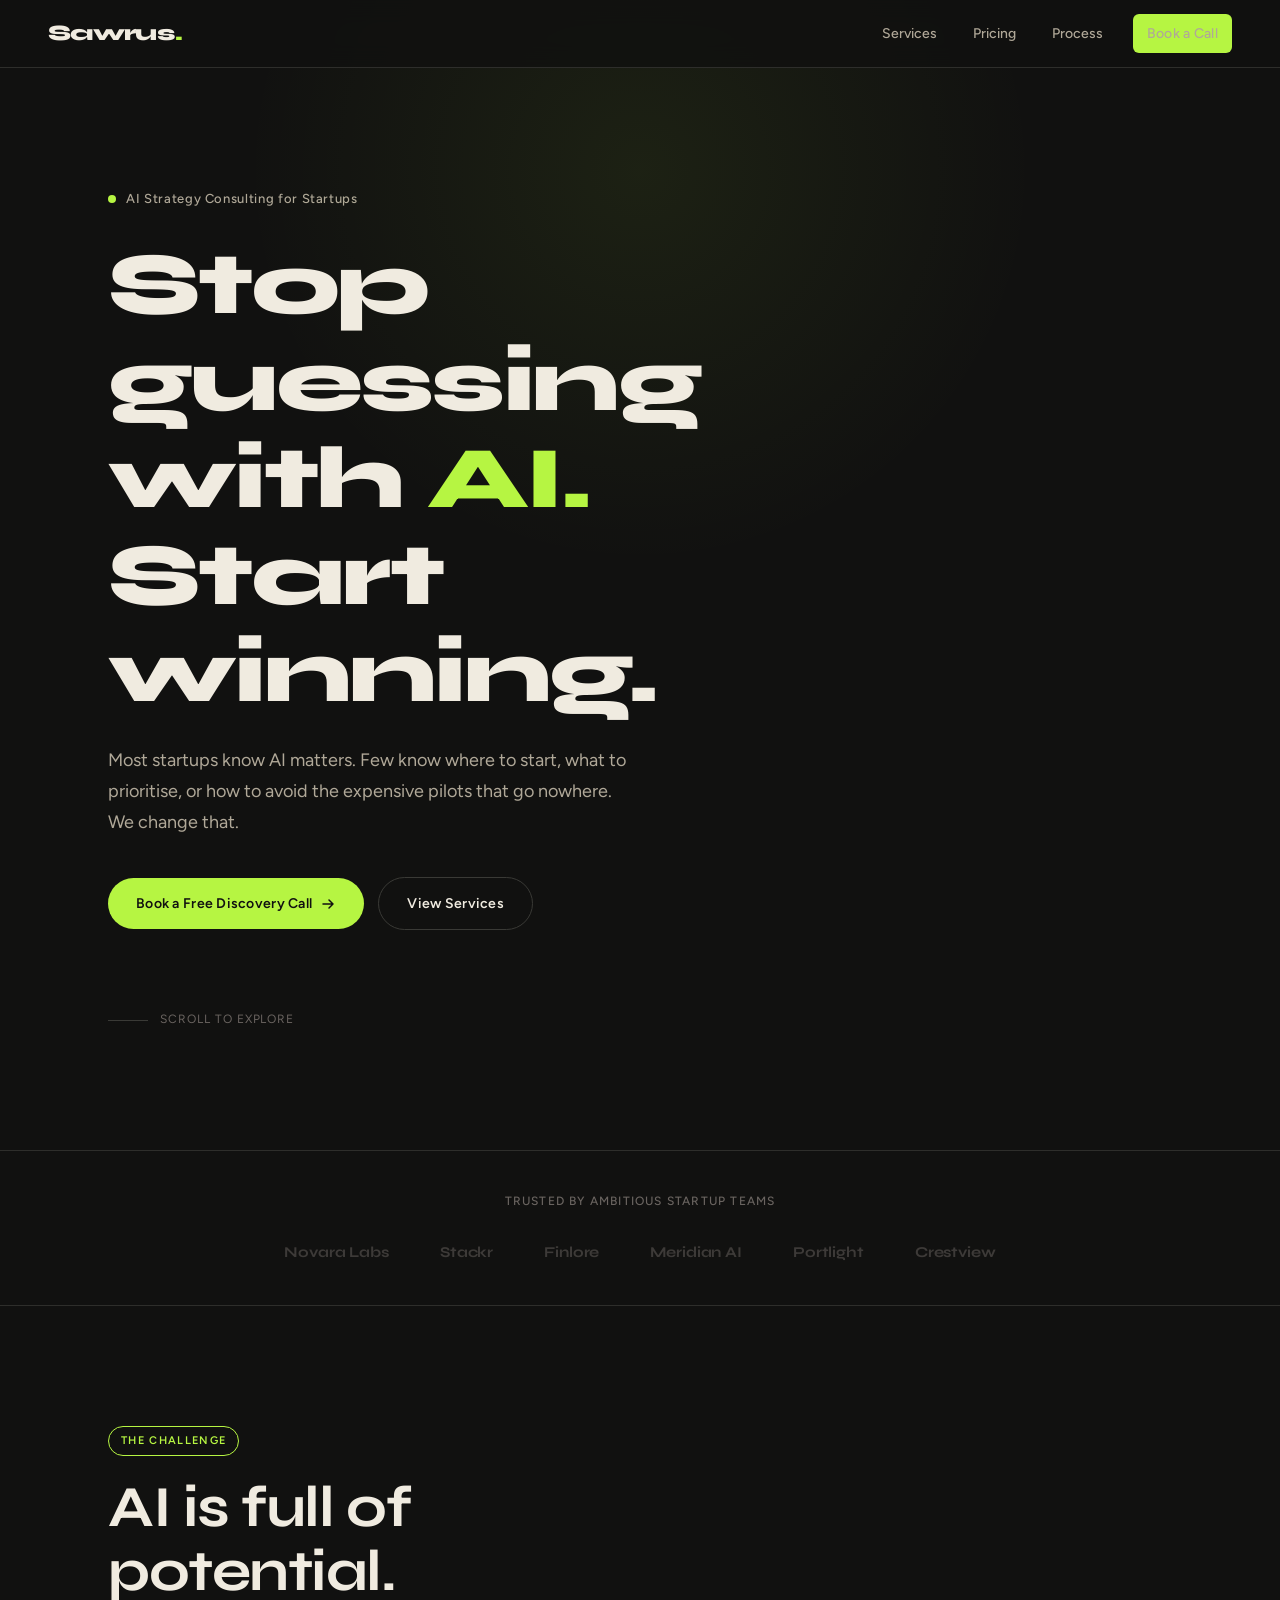
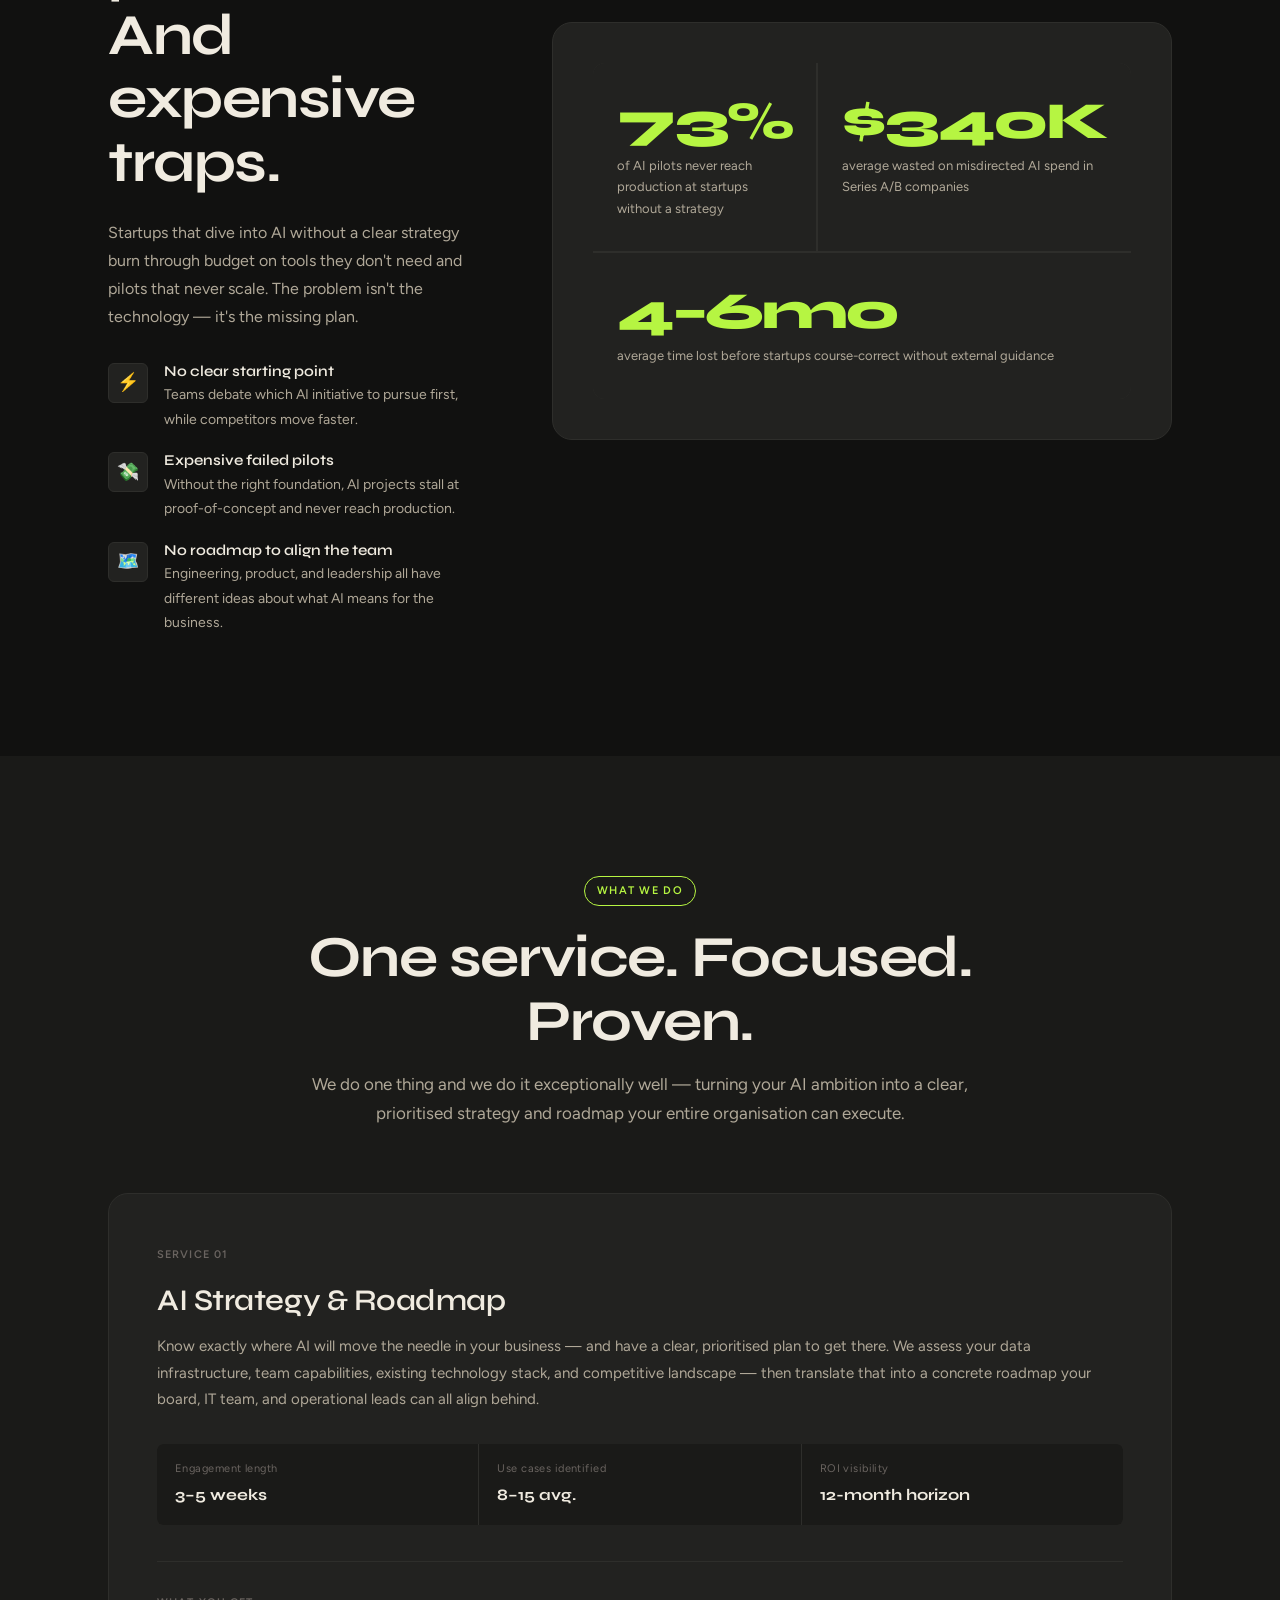
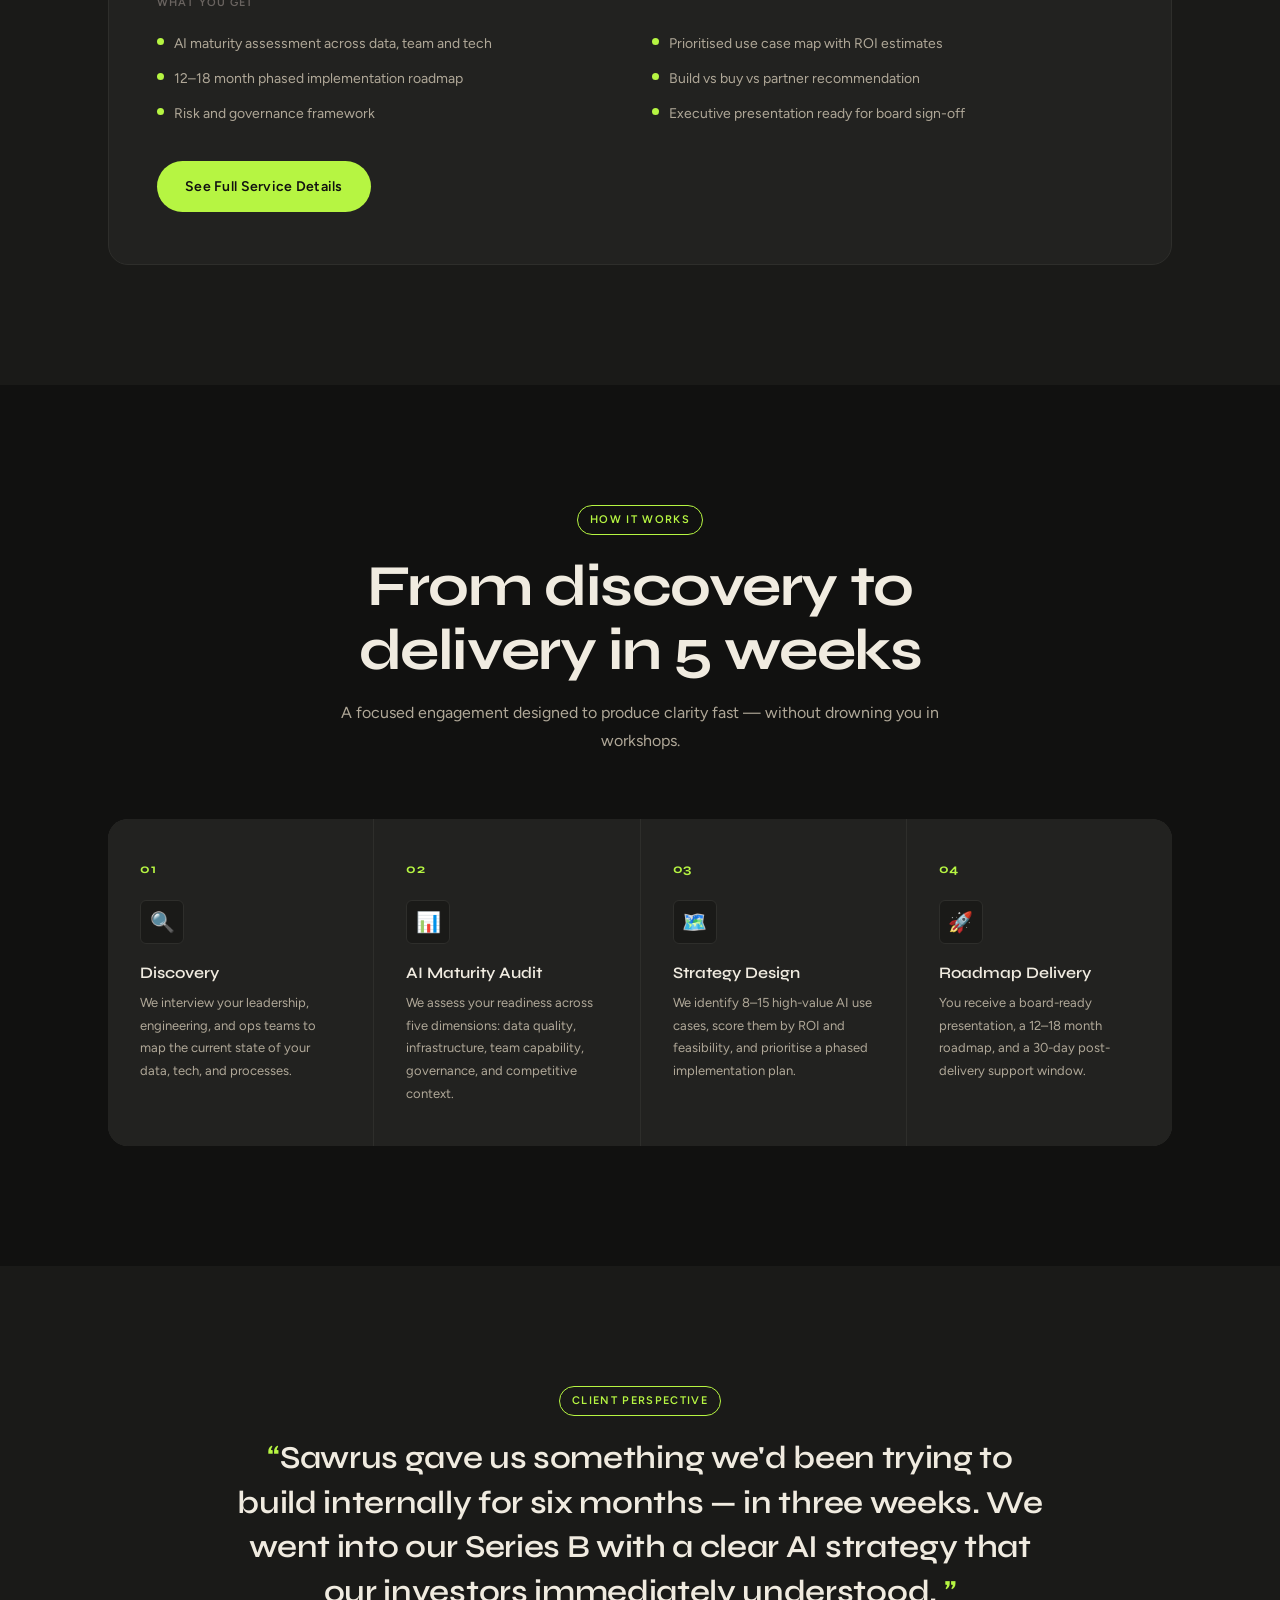
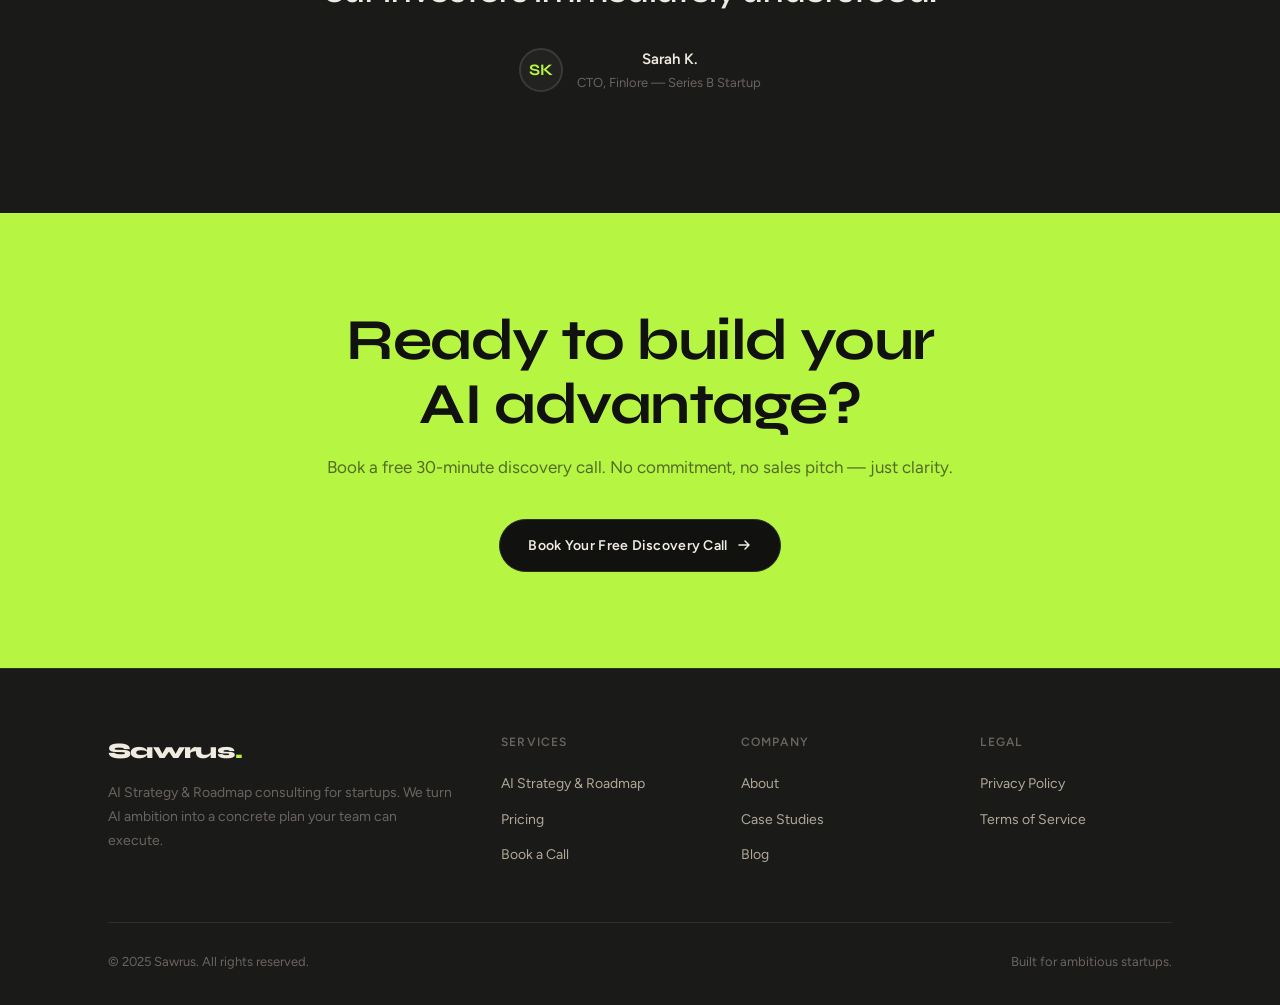
==== index.html @ 093f18c0 "Changed the business name to Sawrus" ====
<!DOCTYPE html>
<html lang="en">

<head>
  <meta charset="UTF-8" />
  <meta name="viewport" content="width=device-width, initial-scale=1.0" />

  <!-- SEO Meta -->
  <title>Sawrus — AI Strategy & Roadmap for Startups</title>
  <meta name="description"
    content="Sawrus helps startups build clear, actionable AI strategies. Stop guessing with AI — we deliver a prioritised roadmap your team can actually execute." />
  <meta name="keywords"
    content="AI strategy consulting, AI roadmap for startups, startup AI consultant, AI consulting firm, enterprise AI strategy" />
  <meta name="author" content="Sawrus" />
  <link rel="canonical" href="https://sawrus.com/" />

  <!-- Open Graph -->
  <meta property="og:title" content="Sawrus — AI Strategy & Roadmap for Startups" />
  <meta property="og:description"
    content="We help startups cut through the AI hype and build a clear, prioritised plan that moves the needle." />
  <meta property="og:type" content="website" />
  <meta property="og:url" content="https://sawrus.com/" />
  <meta property="og:image" content="https://sawrus.com/og-image.png" />

  <!-- Twitter Card -->
  <meta name="twitter:card" content="summary_large_image" />
  <meta name="twitter:title" content="Sawrus — AI Strategy & Roadmap for Startups" />
  <meta name="twitter:description" content="We help startups build clear, actionable AI strategies and roadmaps." />

  <!-- Structured Data -->
  <script type="application/ld+json">
  {
    "@context": "https://schema.org",
    "@type": "ProfessionalService",
    "name": "Sawrus",
    "description": "AI strategy and roadmap consulting for startups",
    "url": "https://sawrus.com",
    "serviceType": ["AI Strategy Consulting", "AI Roadmap Planning"],
    "areaServed": "Worldwide",
    "priceRange": "$$"
  }
  </script>

  <link rel="stylesheet" href="styles.css" />
</head>

<body>

  <!-- NAV -->
  <nav class="nav" id="nav">
    <a href="index.html" class="nav-logo">Sawrus<span>.</span></a>
    <div class="nav-links">
      <a href="services.html">Services</a>
      <a href="pricing.html">Pricing</a>
      <a href="index.html#process">Process</a>
      <a href="contact.html" class="btn btn-primary nav-cta">Book a Call</a>
    </div>
    <button class="nav-hamburger" id="hamburger" aria-label="Menu">
      <span></span><span></span><span></span>
    </button>
  </nav>

  <!-- MOBILE NAV -->
  <div class="mobile-nav" id="mobileNav">
    <a href="services.html">Services</a>
    <a href="pricing.html">Pricing</a>
    <a href="index.html#process">Process</a>
    <a href="contact.html" class="btn btn-primary">Book a Call</a>
  </div>

  <!-- HERO -->
  <section class="hero">
    <div class="container">
      <div class="hero-eyebrow">
        <span class="hero-eyebrow-dot"></span>
        <span>AI Strategy Consulting for Startups</span>
      </div>
      <h1 class="fade-in">Stop guessing<br />with <em>AI.</em><br />Start winning.</h1>
      <p class="hero-sub fade-in fade-in-delay-1">Most startups know AI matters. Few know where to start, what to
        prioritise, or how to avoid the expensive pilots that go nowhere. We change that.</p>
      <div class="hero-actions fade-in fade-in-delay-2">
        <a href="contact.html" class="btn btn-primary">
          Book a Free Discovery Call
          <svg viewBox="0 0 16 16" fill="none" xmlns="http://www.w3.org/2000/svg">
            <path d="M3 8h10M9 4l4 4-4 4" stroke="currentColor" stroke-width="1.5" stroke-linecap="round"
              stroke-linejoin="round" />
          </svg>
        </a>
        <a href="services.html" class="btn btn-ghost">View Services</a>
      </div>
      <div class="hero-scroll-hint fade-in fade-in-delay-3">Scroll to explore</div>
    </div>
  </section>

  <!-- TRUSTED -->
  <section class="trusted">
    <div class="container">
      <p class="trusted-label">Trusted by ambitious startup teams</p>
      <div class="trusted-logos">
        <span class="trusted-logo">Novara Labs</span>
        <span class="trusted-logo">Stackr</span>
        <span class="trusted-logo">Finlore</span>
        <span class="trusted-logo">Meridian AI</span>
        <span class="trusted-logo">Portlight</span>
        <span class="trusted-logo">Crestview</span>
      </div>
    </div>
  </section>

  <!-- PROBLEM -->
  <section class="section" id="problem">
    <div class="container">
      <div class="problem-grid">
        <div>
          <span class="label-badge">The Challenge</span>
          <h2 class="problem-heading">AI is full of potential.<br />And expensive traps.</h2>
          <p>Startups that dive into AI without a clear strategy burn through budget on tools they don't need and pilots
            that never scale. The problem isn't the technology — it's the missing plan.</p>
          <div class="problem-list">
            <div class="problem-item">
              <div class="problem-icon">⚡</div>
              <div>
                <h4>No clear starting point</h4>
                <p>Teams debate which AI initiative to pursue first, while competitors move faster.</p>
              </div>
            </div>
            <div class="problem-item">
              <div class="problem-icon">💸</div>
              <div>
                <h4>Expensive failed pilots</h4>
                <p>Without the right foundation, AI projects stall at proof-of-concept and never reach production.</p>
              </div>
            </div>
            <div class="problem-item">
              <div class="problem-icon">🗺️</div>
              <div>
                <h4>No roadmap to align the team</h4>
                <p>Engineering, product, and leadership all have different ideas about what AI means for the business.
                </p>
              </div>
            </div>
          </div>
        </div>
        <div class="problem-stat-box">
          <div class="problem-stat-grid">
            <div class="stat-cell">
              <div class="stat-number">73%</div>
              <div class="stat-label">of AI pilots never reach production at startups without a strategy</div>
            </div>
            <div class="stat-cell">
              <div class="stat-number">$340K</div>
              <div class="stat-label">average wasted on misdirected AI spend in Series A/B companies</div>
            </div>
            <div class="stat-cell">
              <div class="stat-number">4–6mo</div>
              <div class="stat-label">average time lost before startups course-correct without external guidance</div>
            </div>
          </div>
        </div>
      </div>
    </div>
  </section>

  <!-- SERVICES OVERVIEW -->
  <section class="section section--alt">
    <div class="container">
      <div class="services-intro">
        <span class="label-badge">What We Do</span>
        <h2>One service. Focused. Proven.</h2>
        <p>We do one thing and we do it exceptionally well — turning your AI ambition into a clear, prioritised strategy
          and roadmap your entire organisation can execute.</p>
      </div>
      <div class="service-card">
        <div class="service-tag">Service 01</div>
        <h3>AI Strategy & Roadmap</h3>
        <p>Know exactly where AI will move the needle in your business — and have a clear, prioritised plan to get
          there. We assess your data infrastructure, team capabilities, existing technology stack, and competitive
          landscape — then translate that into a concrete roadmap your board, IT team, and operational leads can all
          align behind.</p>

        <div class="service-metrics">
          <div class="service-metric">
            <div class="service-metric-label">Engagement length</div>
            <div class="service-metric-value">3–5 weeks</div>
          </div>
          <div class="service-metric">
            <div class="service-metric-label">Use cases identified</div>
            <div class="service-metric-value">8–15 avg.</div>
          </div>
          <div class="service-metric">
            <div class="service-metric-label">ROI visibility</div>
            <div class="service-metric-value">12-month horizon</div>
          </div>
        </div>

        <hr class="service-divider" />
        <div class="deliverables-label">What You Get</div>
        <div class="deliverables-grid">
          <div class="deliverable-item">AI maturity assessment across data, team and tech</div>
          <div class="deliverable-item">Prioritised use case map with ROI estimates</div>
          <div class="deliverable-item">12–18 month phased implementation roadmap</div>
          <div class="deliverable-item">Build vs buy vs partner recommendation</div>
          <div class="deliverable-item">Risk and governance framework</div>
          <div class="deliverable-item">Executive presentation ready for board sign-off</div>
        </div>

        <div style="margin-top: 36px;">
          <a href="services.html" class="btn btn-primary">See Full Service Details</a>
        </div>
      </div>
    </div>
  </section>

  <!-- PROCESS -->
  <section class="section" id="process">
    <div class="container">
      <div class="process-intro">
        <span class="label-badge">How It Works</span>
        <h2>From discovery to delivery in 5 weeks</h2>
        <p>A focused engagement designed to produce clarity fast — without drowning you in workshops.</p>
      </div>
      <div class="process-steps">
        <div class="process-step">
          <div class="step-num">01</div>
          <div class="step-icon">🔍</div>
          <h4>Discovery</h4>
          <p>We interview your leadership, engineering, and ops teams to map the current state of your data, tech, and
            processes.</p>
        </div>
        <div class="process-step">
          <div class="step-num">02</div>
          <div class="step-icon">📊</div>
          <h4>AI Maturity Audit</h4>
          <p>We assess your readiness across five dimensions: data quality, infrastructure, team capability, governance,
            and competitive context.</p>
        </div>
        <div class="process-step">
          <div class="step-num">03</div>
          <div class="step-icon">🗺️</div>
          <h4>Strategy Design</h4>
          <p>We identify 8–15 high-value AI use cases, score them by ROI and feasibility, and prioritise a phased
            implementation plan.</p>
        </div>
        <div class="process-step">
          <div class="step-num">04</div>
          <div class="step-icon">🚀</div>
          <h4>Roadmap Delivery</h4>
          <p>You receive a board-ready presentation, a 12–18 month roadmap, and a 30-day post-delivery support window.
          </p>
        </div>
      </div>
    </div>
  </section>

  <!-- TESTIMONIAL -->
  <section class="section testimonial-section">
    <div class="container">
      <div class="testimonial-inner">
        <span class="label-badge">Client Perspective</span>
        <blockquote>
          <p class="testimonial-quote">Sawrus gave us something we'd been trying to build internally for six months — in
            three weeks. We went into our Series B with a clear AI strategy that our investors immediately understood.
          </p>
        </blockquote>
        <div class="testimonial-author">
          <div class="testimonial-avatar">SK</div>
          <div>
            <div class="testimonial-name">Sarah K.</div>
            <div class="testimonial-title">CTO, Finlore — Series B Startup</div>
          </div>
        </div>
      </div>
    </div>
  </section>

  <!-- CTA BANNER -->
  <section class="cta-banner">
    <div class="container">
      <h2>Ready to build your AI advantage?</h2>
      <p>Book a free 30-minute discovery call. No commitment, no sales pitch — just clarity.</p>
      <a href="contact.html" class="btn btn-dark">
        Book Your Free Discovery Call
        <svg viewBox="0 0 16 16" fill="none" xmlns="http://www.w3.org/2000/svg">
          <path d="M3 8h10M9 4l4 4-4 4" stroke="currentColor" stroke-width="1.5" stroke-linecap="round"
            stroke-linejoin="round" />
        </svg>
      </a>
    </div>
  </section>

  <!-- FOOTER -->
  <footer class="footer">
    <div class="container">
      <div class="footer-grid">
        <div>
          <div class="footer-brand-name">Sawrus<span>.</span></div>
          <p class="footer-brand-desc">AI Strategy & Roadmap consulting for startups. We turn AI ambition into a
            concrete plan your team can execute.</p>
        </div>
        <div>
          <div class="footer-col-title">Services</div>
          <div class="footer-links">
            <a href="services.html">AI Strategy & Roadmap</a>
            <a href="pricing.html">Pricing</a>
            <a href="contact.html">Book a Call</a>
          </div>
        </div>
        <div>
          <div class="footer-col-title">Company</div>
          <div class="footer-links">
            <a href="#">About</a>
            <a href="#">Case Studies</a>
            <a href="#">Blog</a>
          </div>
        </div>
        <div>
          <div class="footer-col-title">Legal</div>
          <div class="footer-links">
            <a href="#">Privacy Policy</a>
            <a href="#">Terms of Service</a>
          </div>
        </div>
      </div>
      <div class="footer-bottom">
        <p>© 2025 Sawrus. All rights reserved.</p>
        <p>Built for ambitious startups.</p>
      </div>
    </div>
  </footer>

  <script>
    // Nav scroll effect
    const nav = document.getElementById('nav');
    window.addEventListener('scroll', () => {
      nav.classList.toggle('scrolled', window.scrollY > 20);
    });

    // Mobile nav toggle
    const hamburger = document.getElementById('hamburger');
    const mobileNav = document.getElementById('mobileNav');
    hamburger.addEventListener('click', () => {
      mobileNav.classList.toggle('open');
    });
  </script>
</body>

</html>
---- styles.css ----
/* ============================================================
   SAWRUS — AI Strategy Consulting
   Theme: Dark editorial, warm cream accents, lime green CTA
   Fonts: Syne (headings) + Figtree (body)
   ============================================================ */

@import url('https://fonts.googleapis.com/css2?family=Syne:wght@400;500;600;700;800&family=Figtree:ital,wght@0,300;0,400;0,500;0,600;1,300&display=swap');

/* ---------- TOKENS ---------- */
:root {
  --bg: #111110;
  --surface: #1a1a18;
  --card: #222220;
  --card-hover: #2a2a27;
  --border: #2e2e2b;
  --border-light: #3a3a36;

  --cream: #f0ebe0;
  --cream-dim: #b0a898;
  --cream-muted: #6a6460;

  --green: #b6f542;
  --green-dim: #8fbf2e;
  --green-glow: rgba(182, 245, 66, 0.15);

  --font-head: 'Syne', sans-serif;
  --font-body: 'Figtree', sans-serif;

  --radius-sm: 6px;
  --radius-md: 12px;
  --radius-lg: 20px;
  --radius-pill: 999px;

  --transition: 0.22s cubic-bezier(0.4, 0, 0.2, 1);
  --max-w: 1160px;
  --section-py: clamp(72px, 10vw, 120px);
}

/* ---------- RESET ---------- */
*,
*::before,
*::after {
  box-sizing: border-box;
  margin: 0;
  padding: 0;
}

html {
  scroll-behavior: smooth;
  -webkit-font-smoothing: antialiased;
}

body {
  background: var(--bg);
  color: var(--cream);
  font-family: var(--font-body);
  font-size: 16px;
  line-height: 1.65;
  overflow-x: hidden;
}

img,
svg {
  display: block;
  max-width: 100%;
}

a {
  color: inherit;
  text-decoration: none;
}

ul {
  list-style: none;
}

button {
  cursor: pointer;
  font-family: var(--font-body);
}

input,
textarea,
select {
  font-family: var(--font-body);
}

/* ---------- TYPOGRAPHY ---------- */
h1,
h2,
h3,
h4,
h5 {
  font-family: var(--font-head);
  line-height: 1.1;
}

h1 {
  font-size: clamp(42px, 7vw, 88px);
  font-weight: 800;
  letter-spacing: -0.03em;
}

h2 {
  font-size: clamp(32px, 5vw, 58px);
  font-weight: 700;
  letter-spacing: -0.025em;
}

h3 {
  font-size: clamp(20px, 2.5vw, 28px);
  font-weight: 600;
  letter-spacing: -0.015em;
}

h4 {
  font-size: 18px;
  font-weight: 600;
}

p {
  color: var(--cream-dim);
  line-height: 1.75;
}

/* ---------- LAYOUT ---------- */
.container {
  max-width: var(--max-w);
  margin: 0 auto;
  padding: 0 clamp(20px, 4vw, 48px);
}

.section {
  padding: var(--section-py) 0;
}

.section--alt {
  background: var(--surface);
}

.section--cream {
  background: #f0ebe0;
  color: #111110;
}

.section--cream p {
  color: #4a4540;
}

.section--cream h2 {
  color: #111110;
}

/* ---------- LABEL BADGE ---------- */
.label-badge {
  display: inline-block;
  font-family: var(--font-body);
  font-size: 11px;
  font-weight: 600;
  letter-spacing: 0.12em;
  text-transform: uppercase;
  color: var(--green);
  border: 1px solid var(--green);
  padding: 5px 12px;
  border-radius: var(--radius-pill);
  margin-bottom: 20px;
}

.section--cream .label-badge {
  color: #111110;
  border-color: #111110;
}

/* ---------- BUTTONS ---------- */
.btn {
  display: inline-flex;
  align-items: center;
  gap: 8px;
  font-family: var(--font-body);
  font-size: 14px;
  font-weight: 600;
  letter-spacing: 0.02em;
  padding: 14px 28px;
  border-radius: var(--radius-pill);
  border: none;
  transition: all var(--transition);
  cursor: pointer;
  white-space: nowrap;
}

.btn-primary {
  background: var(--green);
  color: #111110;
}

.btn-primary:hover {
  background: #c8ff55;
  transform: translateY(-1px);
  box-shadow: 0 8px 32px var(--green-glow);
}

.btn-ghost {
  background: transparent;
  color: var(--cream);
  border: 1px solid var(--border-light);
}

.btn-ghost:hover {
  border-color: var(--cream-dim);
  background: rgba(240, 235, 224, 0.05);
}

.btn-dark {
  background: #111110;
  color: var(--cream);
  border: 1px solid var(--border);
}

.btn-dark:hover {
  background: var(--card);
  border-color: var(--border-light);
}

.btn svg {
  width: 16px;
  height: 16px;
}

/* ---------- NAV ---------- */
.nav {
  position: fixed;
  top: 0;
  left: 0;
  right: 0;
  z-index: 1000;
  padding: 0 clamp(20px, 4vw, 48px);
  height: 68px;
  display: flex;
  align-items: center;
  justify-content: space-between;
  background: rgba(17, 17, 16, 0.85);
  backdrop-filter: blur(12px);
  -webkit-backdrop-filter: blur(12px);
  border-bottom: 1px solid var(--border);
  transition: all var(--transition);
}

.nav.scrolled {
  background: rgba(17, 17, 16, 0.97);
}

.nav-logo {
  font-family: var(--font-head);
  font-weight: 800;
  font-size: 22px;
  letter-spacing: -0.03em;
  color: var(--cream);
}

.nav-logo span {
  color: var(--green);
}

.nav-links {
  display: flex;
  align-items: center;
  gap: 8px;
}

.nav-links a {
  font-size: 14px;
  font-weight: 500;
  color: var(--cream-dim);
  padding: 8px 14px;
  border-radius: var(--radius-sm);
  transition: color var(--transition);
}

.nav-links a:hover,
.nav-links a.active {
  color: var(--cream);
}

.nav-cta {
  margin-left: 8px;
}

.nav-hamburger {
  display: none;
  flex-direction: column;
  gap: 5px;
  background: none;
  border: none;
  padding: 6px;
  cursor: pointer;
}

.nav-hamburger span {
  display: block;
  width: 24px;
  height: 2px;
  background: var(--cream);
  border-radius: 2px;
  transition: all var(--transition);
}

/* ---------- HERO ---------- */
.hero {
  padding-top: calc(68px + clamp(60px, 10vw, 120px));
  padding-bottom: clamp(60px, 10vw, 120px);
  position: relative;
  overflow: hidden;
}

.hero::before {
  content: '';
  position: absolute;
  top: -20%;
  left: 50%;
  transform: translateX(-50%);
  width: 800px;
  height: 800px;
  background: radial-gradient(circle, rgba(182, 245, 66, 0.07) 0%, transparent 70%);
  pointer-events: none;
}

.hero-eyebrow {
  display: flex;
  align-items: center;
  gap: 10px;
  margin-bottom: 28px;
}

.hero-eyebrow-dot {
  width: 8px;
  height: 8px;
  background: var(--green);
  border-radius: 50%;
  animation: pulse 2s ease-in-out infinite;
}

@keyframes pulse {

  0%,
  100% {
    opacity: 1;
    transform: scale(1);
  }

  50% {
    opacity: 0.5;
    transform: scale(0.8);
  }
}

.hero-eyebrow span {
  font-size: 13px;
  font-weight: 500;
  color: var(--cream-dim);
  letter-spacing: 0.05em;
}

.hero h1 {
  max-width: 760px;
  margin-bottom: 24px;
}

.hero h1 em {
  font-style: normal;
  color: var(--green);
}

.hero-sub {
  max-width: 520px;
  font-size: clamp(16px, 1.5vw, 18px);
  color: var(--cream-dim);
  margin-bottom: 40px;
  line-height: 1.7;
}

.hero-actions {
  display: flex;
  gap: 14px;
  flex-wrap: wrap;
  align-items: center;
}

.hero-scroll-hint {
  margin-top: 80px;
  display: flex;
  align-items: center;
  gap: 12px;
  color: var(--cream-muted);
  font-size: 12px;
  letter-spacing: 0.08em;
  text-transform: uppercase;
}

.hero-scroll-hint::before {
  content: '';
  display: block;
  width: 40px;
  height: 1px;
  background: var(--border-light);
}

/* ---------- TRUSTED STRIP ---------- */
.trusted {
  border-top: 1px solid var(--border);
  border-bottom: 1px solid var(--border);
  padding: 40px 0;
}

.trusted-label {
  font-size: 12px;
  font-weight: 500;
  letter-spacing: 0.1em;
  text-transform: uppercase;
  color: var(--cream-muted);
  margin-bottom: 28px;
  text-align: center;
}

.trusted-logos {
  display: flex;
  align-items: center;
  justify-content: center;
  gap: clamp(24px, 4vw, 56px);
  flex-wrap: wrap;
}

.trusted-logo {
  font-family: var(--font-head);
  font-size: 15px;
  font-weight: 700;
  letter-spacing: -0.01em;
  color: var(--cream-muted);
  opacity: 0.5;
  transition: opacity var(--transition);
}

.trusted-logo:hover {
  opacity: 0.8;
}

/* ---------- PROBLEM SECTION ---------- */
.problem-grid {
  display: grid;
  grid-template-columns: 1fr 1fr;
  gap: 80px;
  align-items: center;
}

.problem-heading {
  margin-bottom: 24px;
}

.problem-list {
  margin-top: 32px;
  display: flex;
  flex-direction: column;
  gap: 20px;
}

.problem-item {
  display: flex;
  gap: 16px;
  align-items: flex-start;
}

.problem-icon {
  flex-shrink: 0;
  width: 40px;
  height: 40px;
  background: var(--card);
  border: 1px solid var(--border);
  border-radius: var(--radius-sm);
  display: flex;
  align-items: center;
  justify-content: center;
  font-size: 18px;
}

.problem-item h4 {
  margin-bottom: 4px;
  font-size: 15px;
}

.problem-item p {
  font-size: 14px;
}

.problem-stat-box {
  background: var(--card);
  border: 1px solid var(--border);
  border-radius: var(--radius-lg);
  padding: 40px;
}

.problem-stat-grid {
  display: grid;
  grid-template-columns: 1fr 1fr;
  gap: 2px;
  border-radius: var(--radius-md);
  overflow: hidden;
  background: var(--border);
}

.stat-cell {
  background: var(--card);
  padding: 32px 24px;
}

.stat-cell:last-child {
  grid-column: span 2;
}

.stat-number {
  font-family: var(--font-head);
  font-size: clamp(36px, 5vw, 52px);
  font-weight: 800;
  color: var(--green);
  letter-spacing: -0.04em;
  line-height: 1;
  margin-bottom: 8px;
}

.stat-label {
  font-size: 13px;
  color: var(--cream-dim);
}

/* ---------- SERVICES SECTION ---------- */
.services-intro {
  max-width: 680px;
  margin: 0 auto 64px;
  text-align: center;
}

.services-intro h2 {
  margin-bottom: 16px;
}

.services-intro p {
  font-size: 17px;
}

.service-card {
  background: var(--card);
  border: 1px solid var(--border);
  border-radius: var(--radius-lg);
  padding: 52px 48px;
  transition: border-color var(--transition), background var(--transition);
  position: relative;
  overflow: hidden;
}

.service-card::before {
  content: '';
  position: absolute;
  top: 0;
  left: 0;
  right: 0;
  height: 2px;
  background: linear-gradient(90deg, transparent, var(--green), transparent);
  opacity: 0;
  transition: opacity var(--transition);
}

.service-card:hover {
  background: var(--card-hover);
  border-color: var(--border-light);
}

.service-card:hover::before {
  opacity: 1;
}

.service-tag {
  font-size: 11px;
  font-weight: 600;
  letter-spacing: 0.1em;
  text-transform: uppercase;
  color: var(--cream-muted);
  margin-bottom: 20px;
}

.service-card h3 {
  margin-bottom: 16px;
  font-size: clamp(22px, 2.5vw, 30px);
}

.service-card>p {
  margin-bottom: 32px;
  font-size: 15px;
  line-height: 1.75;
}

.service-metrics {
  display: grid;
  grid-template-columns: repeat(3, 1fr);
  gap: 1px;
  background: var(--border);
  border-radius: var(--radius-sm);
  overflow: hidden;
  margin-bottom: 36px;
}

.service-metric {
  background: var(--surface);
  padding: 16px 18px;
}

.service-metric-label {
  font-size: 11px;
  color: var(--cream-muted);
  margin-bottom: 4px;
  letter-spacing: 0.04em;
}

.service-metric-value {
  font-family: var(--font-head);
  font-size: 16px;
  font-weight: 700;
  color: var(--cream);
}

.service-divider {
  border: none;
  border-top: 1px solid var(--border);
  margin: 32px 0;
}

.deliverables-label {
  font-size: 11px;
  font-weight: 600;
  letter-spacing: 0.1em;
  text-transform: uppercase;
  color: var(--cream-muted);
  margin-bottom: 20px;
}

.deliverables-grid {
  display: grid;
  grid-template-columns: 1fr 1fr;
  gap: 12px 24px;
}

.deliverable-item {
  display: flex;
  align-items: flex-start;
  gap: 10px;
  font-size: 14px;
  color: var(--cream-dim);
}

.deliverable-item::before {
  content: '';
  flex-shrink: 0;
  width: 7px;
  height: 7px;
  background: var(--green);
  border-radius: 50%;
  margin-top: 6px;
}

/* ---------- HOW IT WORKS ---------- */
.process-intro {
  text-align: center;
  max-width: 600px;
  margin: 0 auto 64px;
}

.process-intro h2 {
  margin-bottom: 16px;
}

.process-steps {
  display: grid;
  grid-template-columns: repeat(4, 1fr);
  gap: 1px;
  background: var(--border);
  border-radius: var(--radius-lg);
  overflow: hidden;
}

.process-step {
  background: var(--card);
  padding: 40px 32px;
  position: relative;
  transition: background var(--transition);
}

.process-step:hover {
  background: var(--card-hover);
}

.step-num {
  font-family: var(--font-head);
  font-size: 13px;
  font-weight: 700;
  color: var(--green);
  letter-spacing: 0.05em;
  margin-bottom: 20px;
}

.step-icon {
  width: 44px;
  height: 44px;
  background: var(--surface);
  border: 1px solid var(--border);
  border-radius: var(--radius-sm);
  display: flex;
  align-items: center;
  justify-content: center;
  font-size: 20px;
  margin-bottom: 20px;
}

.process-step h4 {
  margin-bottom: 10px;
  font-size: 16px;
}

.process-step p {
  font-size: 13px;
}

/* ---------- PRICING ---------- */
.pricing-intro {
  text-align: center;
  max-width: 600px;
  margin: 0 auto 64px;
}

.pricing-intro h2 {
  margin-bottom: 16px;
}

.pricing-grid {
  display: grid;
  grid-template-columns: repeat(3, 1fr);
  gap: 1px;
  background: var(--border);
  border-radius: var(--radius-lg);
  overflow: hidden;
}

.pricing-card {
  background: var(--card);
  padding: 44px 36px;
  position: relative;
  display: flex;
  flex-direction: column;
  transition: background var(--transition);
}

.pricing-card:hover {
  background: var(--card-hover);
}

.pricing-card.featured {
  background: var(--surface);
  border: 1px solid var(--green);
  border-radius: var(--radius-lg);
  position: relative;
  z-index: 1;
  margin: -1px;
}

.pricing-card.featured .pricing-price {
  color: var(--green);
}

.pricing-popular {
  position: absolute;
  top: -1px;
  left: 50%;
  transform: translateX(-50%);
  background: var(--green);
  color: #111110;
  font-size: 11px;
  font-weight: 700;
  letter-spacing: 0.08em;
  text-transform: uppercase;
  padding: 5px 16px;
  border-radius: 0 0 var(--radius-sm) var(--radius-sm);
}

.pricing-tier {
  font-size: 12px;
  font-weight: 600;
  letter-spacing: 0.1em;
  text-transform: uppercase;
  color: var(--cream-muted);
  margin-bottom: 12px;
}

.pricing-price {
  font-family: var(--font-head);
  font-size: clamp(36px, 4vw, 52px);
  font-weight: 800;
  letter-spacing: -0.04em;
  color: var(--cream);
  line-height: 1;
  margin-bottom: 4px;
}

.pricing-price sup {
  font-size: 0.4em;
  vertical-align: super;
  font-weight: 600;
}

.pricing-period {
  font-size: 13px;
  color: var(--cream-muted);
  margin-bottom: 24px;
}

.pricing-desc {
  font-size: 14px;
  color: var(--cream-dim);
  margin-bottom: 32px;
  line-height: 1.65;
}

.pricing-divider {
  border: none;
  border-top: 1px solid var(--border);
  margin: 24px 0;
}

.pricing-features {
  flex: 1;
  margin-bottom: 32px;
  display: flex;
  flex-direction: column;
  gap: 12px;
}

.pricing-feature {
  display: flex;
  gap: 10px;
  font-size: 14px;
  color: var(--cream-dim);
  align-items: flex-start;
}

.pricing-feature::before {
  content: '';
  flex-shrink: 0;
  width: 7px;
  height: 7px;
  background: var(--green);
  border-radius: 50%;
  margin-top: 6px;
}

.pricing-feature.dim {
  opacity: 0.4;
}

.pricing-feature.dim::before {
  background: var(--cream-muted);
}

.pricing-note {
  text-align: center;
  font-size: 13px;
  color: var(--cream-muted);
  margin-top: 32px;
}

/* ---------- TESTIMONIAL ---------- */
.testimonial-section {
  background: var(--surface);
}

.testimonial-inner {
  max-width: 820px;
  margin: 0 auto;
  text-align: center;
}

.testimonial-quote {
  font-family: var(--font-head);
  font-size: clamp(20px, 3vw, 32px);
  font-weight: 600;
  color: var(--cream);
  line-height: 1.4;
  margin-bottom: 32px;
  letter-spacing: -0.01em;
}

.testimonial-quote::before {
  content: '\201C';
  color: var(--green);
}

.testimonial-quote::after {
  content: '\201D';
  color: var(--green);
}

.testimonial-author {
  display: flex;
  align-items: center;
  justify-content: center;
  gap: 14px;
}

.testimonial-avatar {
  width: 44px;
  height: 44px;
  background: var(--card);
  border-radius: 50%;
  border: 2px solid var(--border-light);
  display: flex;
  align-items: center;
  justify-content: center;
  font-family: var(--font-head);
  font-weight: 700;
  font-size: 16px;
  color: var(--green);
}

.testimonial-name {
  font-weight: 600;
  font-size: 15px;
}

.testimonial-title {
  font-size: 13px;
  color: var(--cream-muted);
}

/* ---------- CTA BANNER ---------- */
.cta-banner {
  background: var(--green);
  color: #111110;
  padding: clamp(56px, 8vw, 96px) 0;
  text-align: center;
}

.cta-banner h2 {
  color: #111110;
  margin-bottom: 16px;
  max-width: 640px;
  margin-left: auto;
  margin-right: auto;
}

.cta-banner p {
  color: rgba(17, 17, 16, 0.6);
  margin-bottom: 36px;
  font-size: 17px;
}

/* ---------- FOOTER ---------- */
.footer {
  background: var(--surface);
  border-top: 1px solid var(--border);
  padding: 64px 0 32px;
}

.footer-grid {
  display: grid;
  grid-template-columns: 1.8fr 1fr 1fr 1fr;
  gap: 48px;
  margin-bottom: 56px;
}

.footer-brand-name {
  font-family: var(--font-head);
  font-size: 22px;
  font-weight: 800;
  letter-spacing: -0.03em;
  margin-bottom: 12px;
}

.footer-brand-name span {
  color: var(--green);
}

.footer-brand-desc {
  font-size: 14px;
  color: var(--cream-muted);
  line-height: 1.7;
}

.footer-col-title {
  font-size: 12px;
  font-weight: 600;
  letter-spacing: 0.1em;
  text-transform: uppercase;
  color: var(--cream-muted);
  margin-bottom: 20px;
}

.footer-links {
  display: flex;
  flex-direction: column;
  gap: 12px;
}

.footer-links a {
  font-size: 14px;
  color: var(--cream-dim);
  transition: color var(--transition);
}

.footer-links a:hover {
  color: var(--cream);
}

.footer-bottom {
  border-top: 1px solid var(--border);
  padding-top: 28px;
  display: flex;
  align-items: center;
  justify-content: space-between;
  flex-wrap: wrap;
  gap: 12px;
}

.footer-bottom p {
  font-size: 13px;
  color: var(--cream-muted);
}

/* ---------- CONTACT PAGE ---------- */
.contact-hero {
  padding-top: calc(68px + 80px);
  padding-bottom: 80px;
  text-align: center;
}

.contact-hero h1 {
  font-size: clamp(36px, 6vw, 72px);
  margin-bottom: 16px;
}

.contact-hero p {
  max-width: 520px;
  margin: 0 auto;
  font-size: 17px;
}

.contact-wrapper {
  display: grid;
  grid-template-columns: 1fr 1.6fr;
  gap: 64px;
  align-items: start;
  padding-bottom: 120px;
}

.contact-info h3 {
  margin-bottom: 16px;
}

.contact-info p {
  margin-bottom: 32px;
  font-size: 15px;
}

.contact-meta {
  display: flex;
  flex-direction: column;
  gap: 24px;
  margin-top: 40px;
}

.contact-meta-item {
  display: flex;
  gap: 14px;
  align-items: flex-start;
}

.contact-meta-icon {
  width: 40px;
  height: 40px;
  background: var(--card);
  border: 1px solid var(--border);
  border-radius: var(--radius-sm);
  display: flex;
  align-items: center;
  justify-content: center;
  font-size: 18px;
  flex-shrink: 0;
}

.contact-meta-item h4 {
  font-size: 14px;
  margin-bottom: 2px;
}

.contact-meta-item p {
  font-size: 13px;
  margin: 0;
}

/* ---------- FORM ---------- */
.contact-form-card {
  background: var(--card);
  border: 1px solid var(--border);
  border-radius: var(--radius-lg);
  padding: 48px;
}

.form-row {
  display: grid;
  grid-template-columns: 1fr 1fr;
  gap: 20px;
}

.form-group {
  margin-bottom: 24px;
}

.form-group label {
  display: block;
  font-size: 13px;
  font-weight: 600;
  color: var(--cream-dim);
  letter-spacing: 0.04em;
  margin-bottom: 8px;
}

.form-group label .req {
  color: var(--green);
  margin-left: 2px;
}

.form-control {
  width: 100%;
  background: var(--surface);
  border: 1px solid var(--border);
  border-radius: var(--radius-sm);
  color: var(--cream);
  font-size: 15px;
  padding: 13px 16px;
  transition: border-color var(--transition), box-shadow var(--transition);
  outline: none;
  resize: none;
}

.form-control::placeholder {
  color: var(--cream-muted);
}

.form-control:focus {
  border-color: var(--green);
  box-shadow: 0 0 0 3px rgba(182, 245, 66, 0.1);
}

.form-control:invalid:not(:placeholder-shown) {
  border-color: #f87171;
}

select.form-control {
  appearance: none;
  cursor: pointer;
}

.captcha-box {
  background: var(--surface);
  border: 1px solid var(--border);
  border-radius: var(--radius-sm);
  padding: 18px 20px;
  display: flex;
  align-items: center;
  justify-content: space-between;
  margin-bottom: 24px;
  gap: 16px;
}

.captcha-check {
  display: flex;
  align-items: center;
  gap: 12px;
  cursor: pointer;
  user-select: none;
}

.captcha-check input[type="checkbox"] {
  width: 20px;
  height: 20px;
  accent-color: var(--green);
  cursor: pointer;
  flex-shrink: 0;
}

.captcha-check-label {
  font-size: 14px;
  color: var(--cream-dim);
}

.captcha-brand {
  font-size: 10px;
  color: var(--cream-muted);
  text-align: right;
  line-height: 1.4;
}

.form-footer-note {
  font-size: 12px;
  color: var(--cream-muted);
  text-align: center;
  margin-top: 16px;
}

.form-footer-note a {
  color: var(--cream-dim);
  text-decoration: underline;
}

.form-submit {
  width: 100%;
  justify-content: center;
  padding: 16px;
  font-size: 15px;
}

.form-success {
  display: none;
  text-align: center;
  padding: 48px 24px;
}

.form-success.visible {
  display: block;
}

.form-success-icon {
  width: 64px;
  height: 64px;
  background: var(--green-glow);
  border: 2px solid var(--green);
  border-radius: 50%;
  display: flex;
  align-items: center;
  justify-content: center;
  font-size: 28px;
  margin: 0 auto 24px;
}

.form-success h3 {
  margin-bottom: 12px;
}

.rate-error,
.submit-error {
  background: rgba(248, 113, 113, 0.1);
  border: 1px solid rgba(248, 113, 113, 0.3);
  border-radius: var(--radius-sm);
  padding: 12px 16px;
  font-size: 13px;
  color: #f87171;
  margin-bottom: 16px;
  display: none;
}

.rate-error.visible,
.submit-error.visible {
  display: block;
}

/* ---------- SERVICES PAGE ---------- */
.services-page-hero {
  padding-top: calc(68px + 80px);
  padding-bottom: 80px;
}

.services-page-hero h1 {
  max-width: 760px;
  margin-bottom: 20px;
}

.services-page-hero p {
  max-width: 540px;
  font-size: 17px;
}

.service-detail-card {
  background: var(--card);
  border: 1px solid var(--border);
  border-radius: var(--radius-lg);
  padding: 64px 56px;
  margin-bottom: 2px;
}

.service-detail-card:first-child {
  border-radius: var(--radius-lg) var(--radius-lg) 0 0;
}

.service-detail-card:last-child {
  border-radius: 0 0 var(--radius-lg) var(--radius-lg);
}

.service-detail-grid {
  display: grid;
  grid-template-columns: 1fr 1.2fr;
  gap: 64px;
  align-items: start;
}

.service-detail-lead {
  font-size: clamp(17px, 1.8vw, 20px);
  color: var(--cream);
  font-weight: 500;
  line-height: 1.55;
  margin-bottom: 24px;
}

.service-detail-body {
  font-size: 15px;
  color: var(--cream-dim);
  line-height: 1.8;
  margin-bottom: 24px;
}

/* ---------- PRICING PAGE ---------- */
.pricing-page-hero {
  padding-top: calc(68px + 80px);
  padding-bottom: 80px;
  text-align: center;
}

.pricing-page-hero h1 {
  margin-bottom: 16px;
}

.pricing-page-hero p {
  max-width: 520px;
  margin: 0 auto;
  font-size: 17px;
}

/* ---------- FAQ ---------- */
.faq-grid {
  display: grid;
  grid-template-columns: 1fr 1fr;
  gap: 2px;
  background: var(--border);
  border-radius: var(--radius-lg);
  overflow: hidden;
}

.faq-item {
  background: var(--card);
  padding: 32px 36px;
}

.faq-item h4 {
  margin-bottom: 10px;
  font-size: 16px;
}

.faq-item p {
  font-size: 14px;
}

/* ---------- SCROLLBAR ---------- */
::-webkit-scrollbar {
  width: 6px;
}

::-webkit-scrollbar-track {
  background: var(--bg);
}

::-webkit-scrollbar-thumb {
  background: var(--border-light);
  border-radius: 3px;
}

::-webkit-scrollbar-thumb:hover {
  background: var(--cream-muted);
}

/* ---------- ANIMATIONS ---------- */
@keyframes fadeInUp {
  from {
    opacity: 0;
    transform: translateY(24px);
  }

  to {
    opacity: 1;
    transform: translateY(0);
  }
}

.fade-in {
  animation: fadeInUp 0.6s ease forwards;
}

.fade-in-delay-1 {
  animation-delay: 0.1s;
}

.fade-in-delay-2 {
  animation-delay: 0.2s;
}

.fade-in-delay-3 {
  animation-delay: 0.3s;
}

/* ---------- RESPONSIVE ---------- */
@media (max-width: 1024px) {
  .pricing-grid {
    grid-template-columns: 1fr;
  }

  .pricing-card.featured {
    margin: 0;
  }

  .footer-grid {
    grid-template-columns: 1fr 1fr;
  }

  .process-steps {
    grid-template-columns: 1fr 1fr;
  }

  .problem-grid {
    grid-template-columns: 1fr;
    gap: 48px;
  }

  .service-detail-grid {
    grid-template-columns: 1fr;
    gap: 40px;
  }
}

@media (max-width: 768px) {

  .nav-links,
  .nav-cta {
    display: none;
  }

  .nav-hamburger {
    display: flex;
  }

  .process-steps {
    grid-template-columns: 1fr;
  }

  .contact-wrapper {
    grid-template-columns: 1fr;
  }

  .form-row {
    grid-template-columns: 1fr;
  }

  .footer-grid {
    grid-template-columns: 1fr;
  }

  .service-metrics {
    grid-template-columns: 1fr;
  }

  .deliverables-grid {
    grid-template-columns: 1fr;
  }

  .faq-grid {
    grid-template-columns: 1fr;
  }

  .contact-form-card {
    padding: 32px 24px;
  }

  .service-card {
    padding: 36px 28px;
  }
}

/* ---------- MOBILE NAV OPEN STATE ---------- */
.mobile-nav {
  display: none;
  position: fixed;
  top: 68px;
  left: 0;
  right: 0;
  bottom: 0;
  background: var(--bg);
  z-index: 999;
  flex-direction: column;
  padding: 32px clamp(20px, 4vw, 48px);
  gap: 8px;
  border-top: 1px solid var(--border);
}

.mobile-nav.open {
  display: flex;
}

.mobile-nav a {
  font-size: 20px;
  font-family: var(--font-head);
  font-weight: 600;
  color: var(--cream-dim);
  padding: 16px 0;
  border-bottom: 1px solid var(--border);
  transition: color var(--transition);
}

.mobile-nav a:hover {
  color: var(--cream);
}

.mobile-nav .btn {
  margin-top: 24px;
  width: fit-content;
}
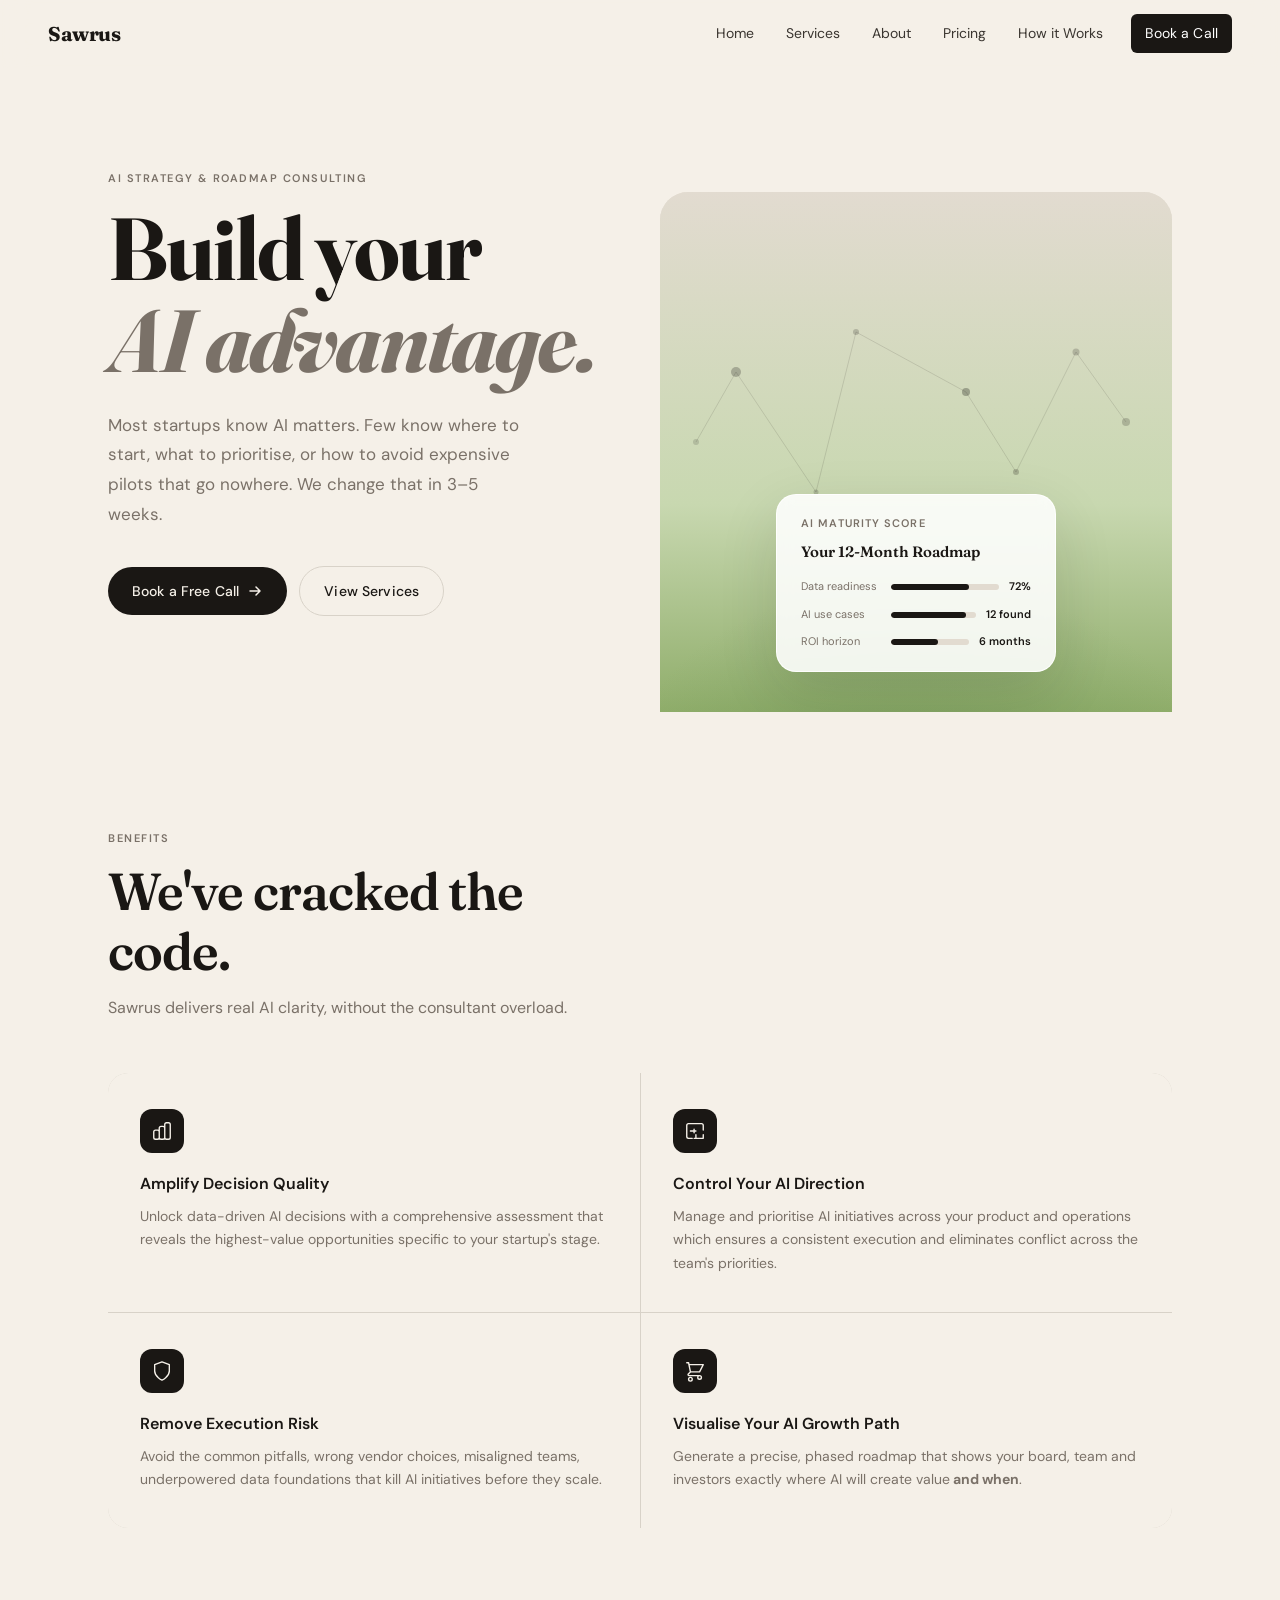
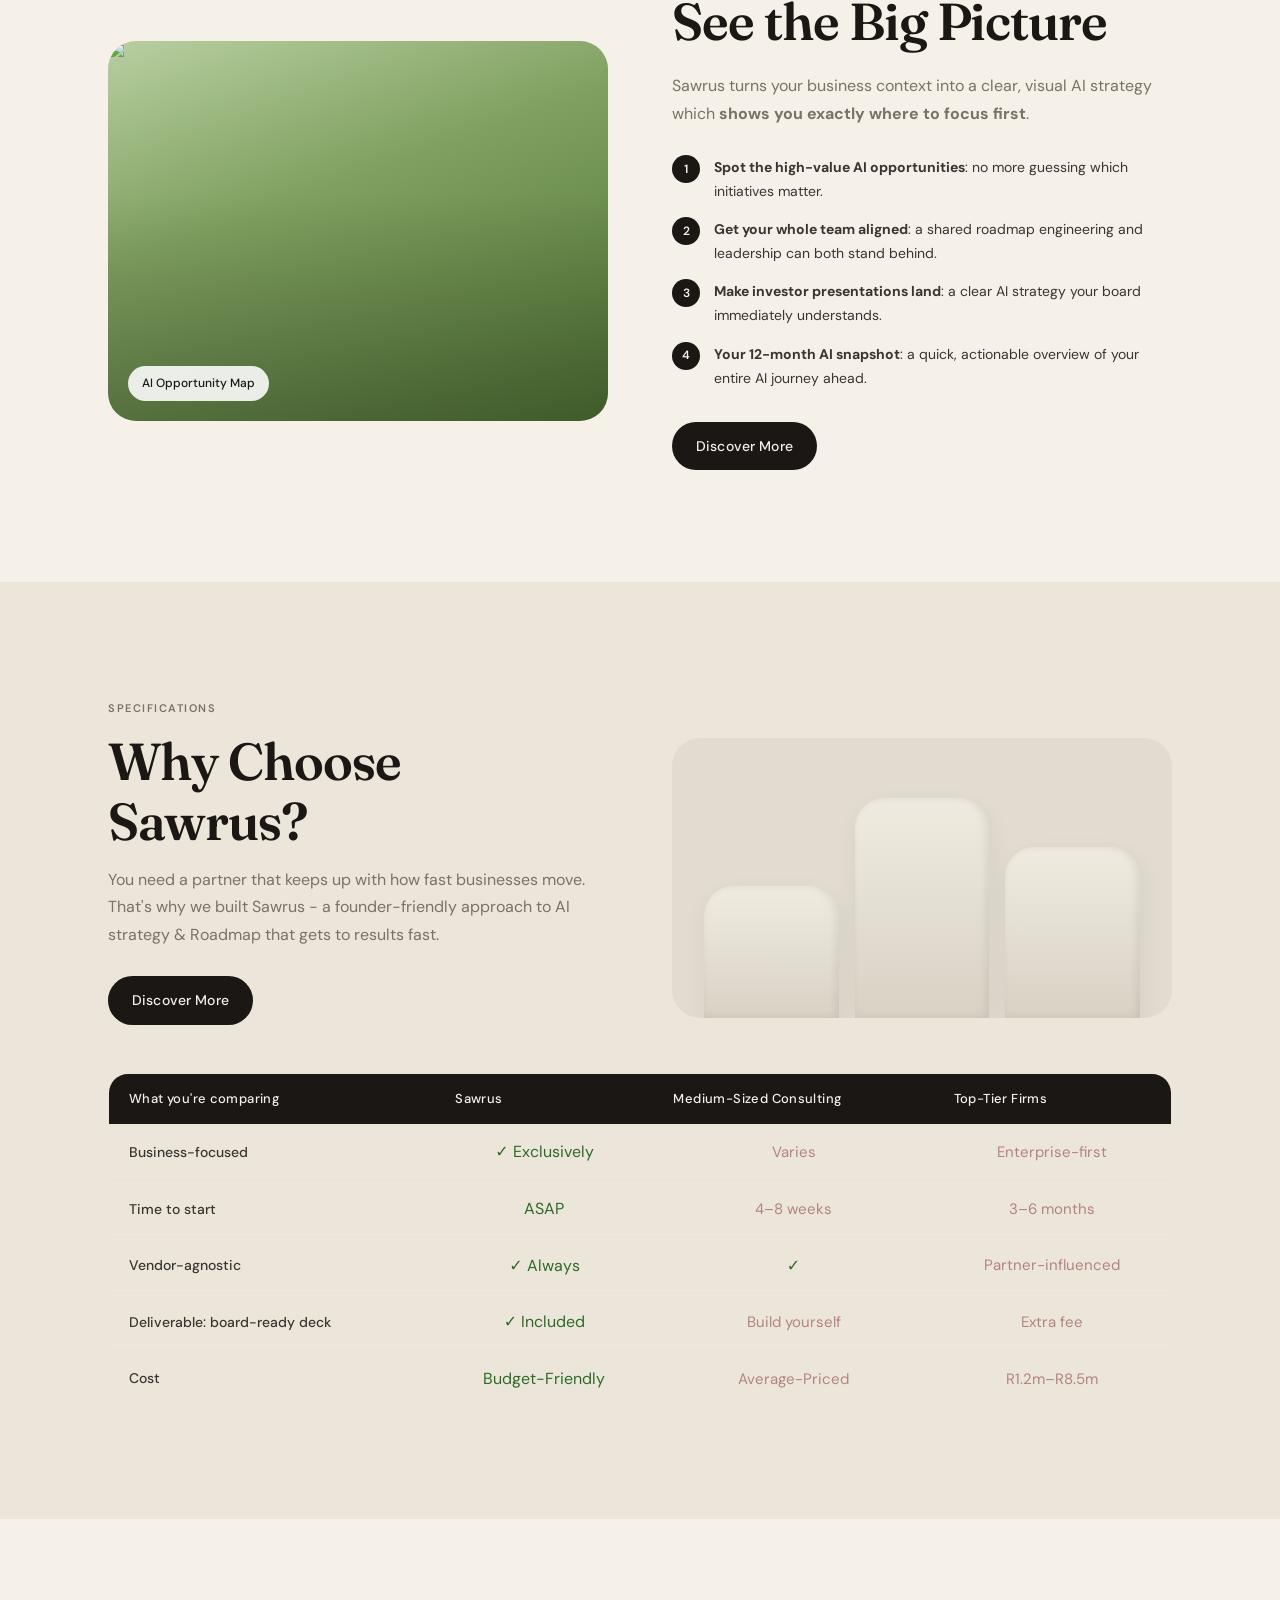
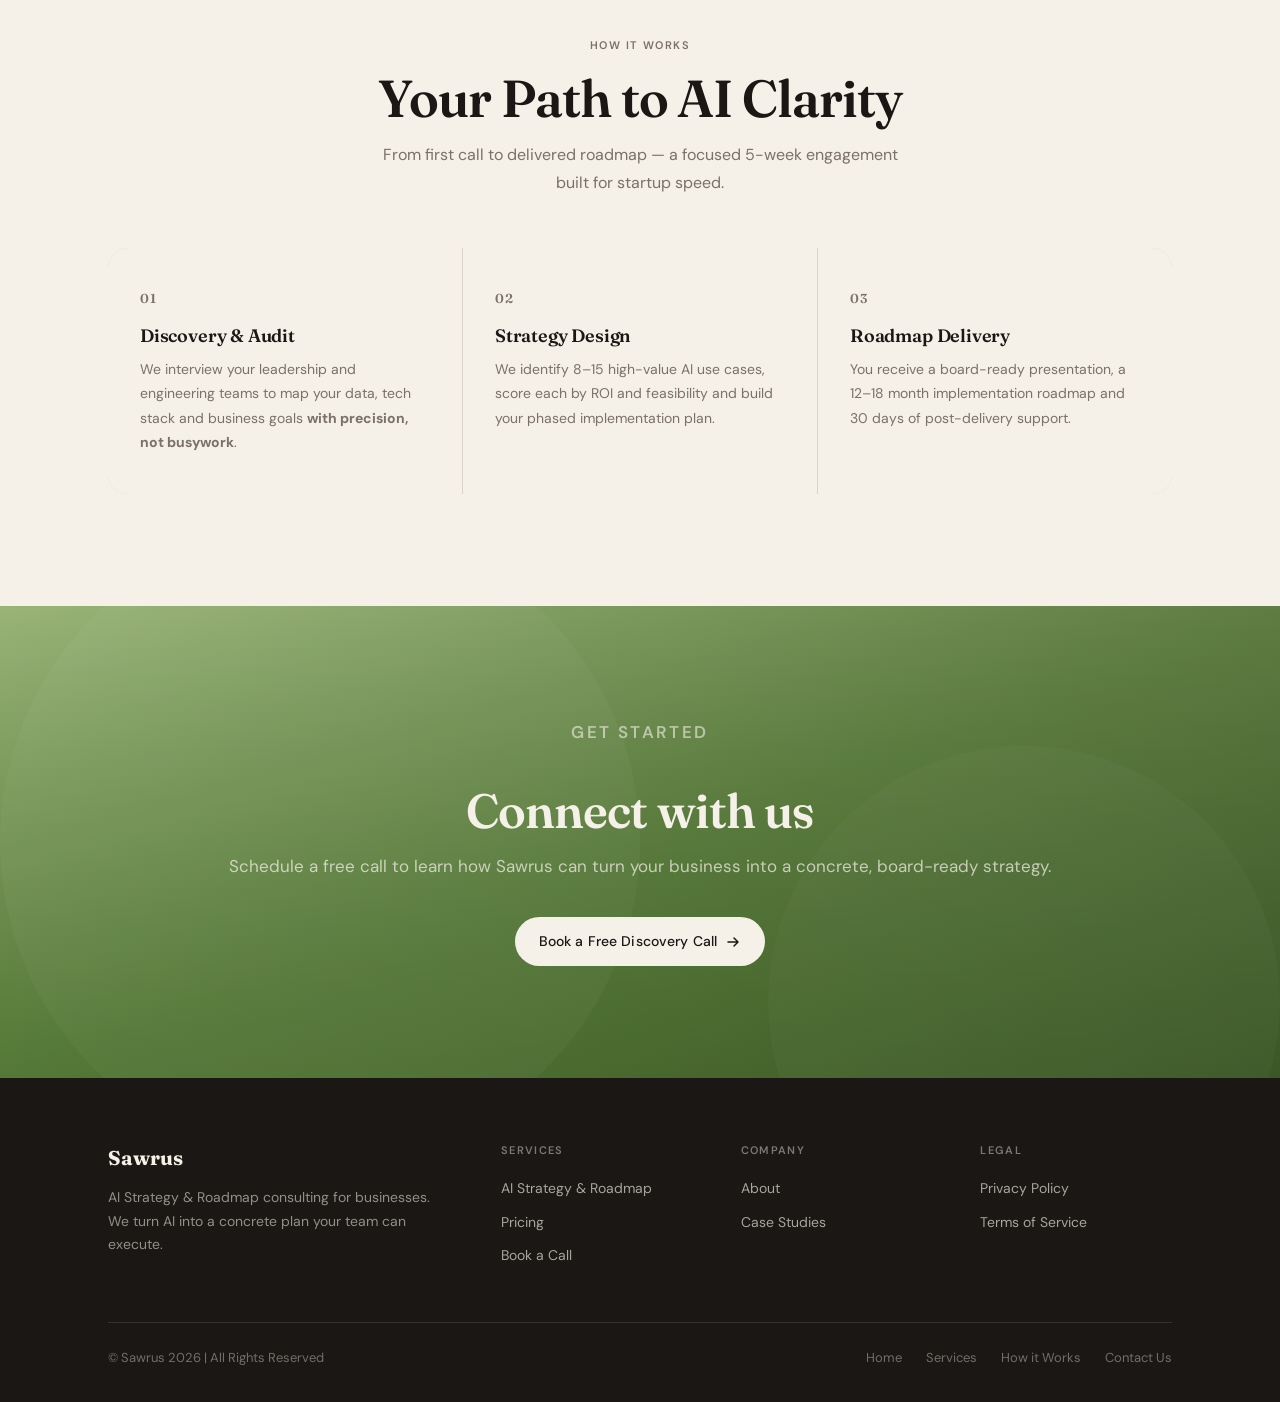
==== commit bf5575a1: "Add AI opportunity map" ====
--- a/index.html
+++ b/index.html
@@ -4,283 +4,315 @@
 <head>
   <meta charset="UTF-8" />
   <meta name="viewport" content="width=device-width, initial-scale=1.0" />
-
-  <!-- SEO Meta -->
-  <title>Sawrus — AI Strategy & Roadmap for Startups</title>
+  <title>Sawrus</title>
+  <link rel="icon" type="image/png" href="/img/Sawrus.png">
   <meta name="description"
-    content="Sawrus helps startups build clear, actionable AI strategies. Stop guessing with AI — we deliver a prioritised roadmap your team can actually execute." />
+    content="Sawrus helps startups build clear, actionable AI strategies and roadmaps. Stop burning runway on wrong priorities — get a concrete plan in 3–5 weeks." />
   <meta name="keywords"
-    content="AI strategy consulting, AI roadmap for startups, startup AI consultant, AI consulting firm, enterprise AI strategy" />
+    content="AI strategy consulting startups, AI roadmap consulting, startup AI consultant, enterprise AI strategy, AI consulting firm" />
   <meta name="author" content="Sawrus" />
   <link rel="canonical" href="https://sawrus.com/" />
-
-  <!-- Open Graph -->
   <meta property="og:title" content="Sawrus — AI Strategy & Roadmap for Startups" />
   <meta property="og:description"
     content="We help startups cut through the AI hype and build a clear, prioritised plan that moves the needle." />
   <meta property="og:type" content="website" />
   <meta property="og:url" content="https://sawrus.com/" />
-  <meta property="og:image" content="https://sawrus.com/og-image.png" />
-
-  <!-- Twitter Card -->
   <meta name="twitter:card" content="summary_large_image" />
-  <meta name="twitter:title" content="Sawrus — AI Strategy & Roadmap for Startups" />
-  <meta name="twitter:description" content="We help startups build clear, actionable AI strategies and roadmaps." />
-
-  <!-- Structured Data -->
-  <script type="application/ld+json">
-  {
-    "@context": "https://schema.org",
-    "@type": "ProfessionalService",
-    "name": "Sawrus",
-    "description": "AI strategy and roadmap consulting for startups",
-    "url": "https://sawrus.com",
-    "serviceType": ["AI Strategy Consulting", "AI Roadmap Planning"],
-    "areaServed": "Worldwide",
-    "priceRange": "$$"
-  }
-  </script>
-
+  <script
+    type="application/ld+json">{"@context":"https://schema.org","@type":"ProfessionalService","name":"Sawrus","description":"AI strategy and roadmap consulting for startups","url":"https://sawrus.com","serviceType":["AI Strategy Consulting","AI Roadmap Planning"],"areaServed":"Worldwide","priceRange":"$$"}</script>
   <link rel="stylesheet" href="styles.css" />
 </head>
 
 <body>
 
-  <!-- NAV -->
+  <!-- ─── NAV ──────────────────────────────────────────────────── -->
   <nav class="nav" id="nav">
-    <a href="index.html" class="nav-logo">Sawrus<span>.</span></a>
+    <a href="index.html" class="nav-logo">Sawrus</a>
     <div class="nav-links">
+      <a href="#benefits">Home</a>
       <a href="services.html">Services</a>
+      <a href="about.html">About</a>
       <a href="pricing.html">Pricing</a>
-      <a href="index.html#process">Process</a>
-      <a href="contact.html" class="btn btn-primary nav-cta">Book a Call</a>
-    </div>
-    <button class="nav-hamburger" id="hamburger" aria-label="Menu">
+      <a href="#process">How it Works</a>
+      <a href="contact.html" class="btn btn-primary nav-cta" style="color: var(--white);">Book a Call</a>
+    </div>
+    <button class="nav-hamburger" id="hamburger" aria-label="Open menu">
       <span></span><span></span><span></span>
     </button>
   </nav>
-
-  <!-- MOBILE NAV -->
   <div class="mobile-nav" id="mobileNav">
+    <a href="#benefits">Benefits</a>
     <a href="services.html">Services</a>
     <a href="pricing.html">Pricing</a>
-    <a href="index.html#process">Process</a>
+    <a href="#process">How it Works</a>
     <a href="contact.html" class="btn btn-primary">Book a Call</a>
   </div>
 
-  <!-- HERO -->
+  <!-- ─── HERO ─────────────────────────────────────────────────── -->
   <section class="hero">
     <div class="container">
-      <div class="hero-eyebrow">
-        <span class="hero-eyebrow-dot"></span>
-        <span>AI Strategy Consulting for Startups</span>
-      </div>
-      <h1 class="fade-in">Stop guessing<br />with <em>AI.</em><br />Start winning.</h1>
-      <p class="hero-sub fade-in fade-in-delay-1">Most startups know AI matters. Few know where to start, what to
-        prioritise, or how to avoid the expensive pilots that go nowhere. We change that.</p>
-      <div class="hero-actions fade-in fade-in-delay-2">
-        <a href="contact.html" class="btn btn-primary">
-          Book a Free Discovery Call
-          <svg viewBox="0 0 16 16" fill="none" xmlns="http://www.w3.org/2000/svg">
-            <path d="M3 8h10M9 4l4 4-4 4" stroke="currentColor" stroke-width="1.5" stroke-linecap="round"
-              stroke-linejoin="round" />
-          </svg>
-        </a>
-        <a href="services.html" class="btn btn-ghost">View Services</a>
-      </div>
-      <div class="hero-scroll-hint fade-in fade-in-delay-3">Scroll to explore</div>
-    </div>
-  </section>
-
-  <!-- TRUSTED -->
-  <section class="trusted">
-    <div class="container">
-      <p class="trusted-label">Trusted by ambitious startup teams</p>
-      <div class="trusted-logos">
-        <span class="trusted-logo">Novara Labs</span>
-        <span class="trusted-logo">Stackr</span>
-        <span class="trusted-logo">Finlore</span>
-        <span class="trusted-logo">Meridian AI</span>
-        <span class="trusted-logo">Portlight</span>
-        <span class="trusted-logo">Crestview</span>
-      </div>
-    </div>
-  </section>
-
-  <!-- PROBLEM -->
-  <section class="section" id="problem">
-    <div class="container">
-      <div class="problem-grid">
-        <div>
-          <span class="label-badge">The Challenge</span>
-          <h2 class="problem-heading">AI is full of potential.<br />And expensive traps.</h2>
-          <p>Startups that dive into AI without a clear strategy burn through budget on tools they don't need and pilots
-            that never scale. The problem isn't the technology — it's the missing plan.</p>
-          <div class="problem-list">
-            <div class="problem-item">
-              <div class="problem-icon">⚡</div>
-              <div>
-                <h4>No clear starting point</h4>
-                <p>Teams debate which AI initiative to pursue first, while competitors move faster.</p>
+      <div class="hero-inner">
+        <div class="hero-text">
+          <p class="overline reveal">AI Strategy & Roadmap Consulting</p>
+          <h1 class="reveal d1">Build your<br /><em>AI advantage.</em></h1>
+          <p class="hero-sub reveal d2">Most startups know AI matters. Few know where to start, what to prioritise, or
+            how to avoid expensive pilots that go nowhere. We change that in 3–5 weeks.</p>
+          <div class="hero-actions reveal d3">
+            <a href="contact.html" class="btn btn-primary">
+              Book a Free Call
+              <svg viewBox="0 0 16 16" fill="none">
+                <path d="M3 8h10M9 4l4 4-4 4" stroke="currentColor" stroke-width="1.5" stroke-linecap="round"
+                  stroke-linejoin="round" />
+              </svg>
+            </a>
+            <a href="services.html" class="btn btn-secondary">View Services</a>
+          </div>
+        </div>
+
+        <div class="hero-visual">
+          <div class="hero-landscape"></div>
+          <div class="hero-data-overlay"></div>
+          <div class="hero-card">
+            <div class="hero-card-label">AI Maturity Score</div>
+            <div class="hero-card-title">Your 12-Month Roadmap</div>
+            <div class="hero-card-bars">
+              <div style="display:flex;align-items:center;gap:10px;margin-bottom:4px;">
+                <span style="font-size:11px;color:var(--muted);width:80px;flex-shrink:0">Data readiness</span>
+                <div class="hero-card-bar" style="flex:1">
+                  <div class="hero-card-bar-fill" style="width:72%"></div>
+                </div>
+                <span style="font-size:11px;color:var(--ink);font-weight:600">72%</span>
               </div>
-            </div>
-            <div class="problem-item">
-              <div class="problem-icon">💸</div>
-              <div>
-                <h4>Expensive failed pilots</h4>
-                <p>Without the right foundation, AI projects stall at proof-of-concept and never reach production.</p>
+              <div style="display:flex;align-items:center;gap:10px;margin-bottom:4px;">
+                <span style="font-size:11px;color:var(--muted);width:80px;flex-shrink:0">AI use cases</span>
+                <div class="hero-card-bar" style="flex:1">
+                  <div class="hero-card-bar-fill" style="width:88%"></div>
+                </div>
+                <span style="font-size:11px;color:var(--ink);font-weight:600">12 found</span>
               </div>
-            </div>
-            <div class="problem-item">
-              <div class="problem-icon">🗺️</div>
-              <div>
-                <h4>No roadmap to align the team</h4>
-                <p>Engineering, product, and leadership all have different ideas about what AI means for the business.
-                </p>
+              <div style="display:flex;align-items:center;gap:10px;">
+                <span style="font-size:11px;color:var(--muted);width:80px;flex-shrink:0">ROI horizon</span>
+                <div class="hero-card-bar" style="flex:1">
+                  <div class="hero-card-bar-fill" style="width:60%"></div>
+                </div>
+                <span style="font-size:11px;color:var(--ink);font-weight:600">6 months</span>
               </div>
             </div>
           </div>
         </div>
-        <div class="problem-stat-box">
-          <div class="problem-stat-grid">
-            <div class="stat-cell">
-              <div class="stat-number">73%</div>
-              <div class="stat-label">of AI pilots never reach production at startups without a strategy</div>
-            </div>
-            <div class="stat-cell">
-              <div class="stat-number">$340K</div>
-              <div class="stat-label">average wasted on misdirected AI spend in Series A/B companies</div>
-            </div>
-            <div class="stat-cell">
-              <div class="stat-number">4–6mo</div>
-              <div class="stat-label">average time lost before startups course-correct without external guidance</div>
-            </div>
-          </div>
-        </div>
-      </div>
-    </div>
-  </section>
-
-  <!-- SERVICES OVERVIEW -->
-  <section class="section section--alt">
-    <div class="container">
-      <div class="services-intro">
-        <span class="label-badge">What We Do</span>
-        <h2>One service. Focused. Proven.</h2>
-        <p>We do one thing and we do it exceptionally well — turning your AI ambition into a clear, prioritised strategy
-          and roadmap your entire organisation can execute.</p>
-      </div>
-      <div class="service-card">
-        <div class="service-tag">Service 01</div>
-        <h3>AI Strategy & Roadmap</h3>
-        <p>Know exactly where AI will move the needle in your business — and have a clear, prioritised plan to get
-          there. We assess your data infrastructure, team capabilities, existing technology stack, and competitive
-          landscape — then translate that into a concrete roadmap your board, IT team, and operational leads can all
-          align behind.</p>
-
-        <div class="service-metrics">
-          <div class="service-metric">
-            <div class="service-metric-label">Engagement length</div>
-            <div class="service-metric-value">3–5 weeks</div>
-          </div>
-          <div class="service-metric">
-            <div class="service-metric-label">Use cases identified</div>
-            <div class="service-metric-value">8–15 avg.</div>
-          </div>
-          <div class="service-metric">
-            <div class="service-metric-label">ROI visibility</div>
-            <div class="service-metric-value">12-month horizon</div>
-          </div>
-        </div>
-
-        <hr class="service-divider" />
-        <div class="deliverables-label">What You Get</div>
-        <div class="deliverables-grid">
-          <div class="deliverable-item">AI maturity assessment across data, team and tech</div>
-          <div class="deliverable-item">Prioritised use case map with ROI estimates</div>
-          <div class="deliverable-item">12–18 month phased implementation roadmap</div>
-          <div class="deliverable-item">Build vs buy vs partner recommendation</div>
-          <div class="deliverable-item">Risk and governance framework</div>
-          <div class="deliverable-item">Executive presentation ready for board sign-off</div>
-        </div>
-
-        <div style="margin-top: 36px;">
-          <a href="services.html" class="btn btn-primary">See Full Service Details</a>
-        </div>
-      </div>
-    </div>
-  </section>
-
-  <!-- PROCESS -->
+      </div>
+    </div>
+  </section>
+
+
+
+  <!-- ─── BENEFITS ─────────────────────────────────────────────── -->
+  <section class="section" id="benefits">
+    <div class="container">
+      <p class="overline">Benefits</p>
+      <div class="benefits-header">
+        <h2>We've cracked the code.</h2>
+        <p>Sawrus delivers real AI clarity, without the consultant overload.</p>
+      </div>
+
+      <div class="benefits-grid">
+        <div class="benefit-card">
+          <div class="benefit-icon">
+            <svg viewBox="0 0 24 24">
+              <path
+                d="M9 19v-6a2 2 0 0 0-2-2H5a2 2 0 0 0-2 2v6a2 2 0 0 0 2 2h2a2 2 0 0 0 2-2Zm0 0V9a2 2 0 0 1 2-2h2a2 2 0 0 1 2 2v10m-6 0a2 2 0 0 0 2 2h2a2 2 0 0 0 2-2m0 0V5a2 2 0 0 1 2-2h2a2 2 0 0 1 2 2v14a2 2 0 0 1-2 2h-2a2 2 0 0 1-2-2Z" />
+            </svg>
+          </div>
+          <h4>Amplify Decision Quality</h4>
+          <p>Unlock data-driven AI decisions with a comprehensive assessment that reveals the highest-value
+            opportunities specific to your startup's stage.</p>
+        </div>
+        <div class="benefit-card">
+          <div class="benefit-icon">
+            <svg viewBox="0 0 24 24">
+              <path
+                d="M9 20H5a2 2 0 0 1-2-2V6c0-1.1.9-2 2-2h14a2 2 0 0 1 2 2v5M13 20h-2m2 0v-4m0 4h4m4 0v-4m-4 4h4M9 12H7m2 0h2m0 0h2m-2 0v2m0-2V10" />
+            </svg>
+          </div>
+          <h4>Control Your AI Direction</h4>
+          <p>Manage and prioritise AI initiatives across your product and operations which ensures a consistent
+            execution and
+            eliminates conflict across the team's priorities.</p>
+        </div>
+        <div class="benefit-card">
+          <div class="benefit-icon">
+            <svg viewBox="0 0 24 24">
+              <path d="M12 22s8-4 8-10V5l-8-3-8 3v7c0 6 8 10 8 10Z" />
+            </svg>
+          </div>
+          <h4>Remove Execution Risk</h4>
+          <p>Avoid the common pitfalls, wrong vendor choices, misaligned teams, underpowered data foundations that
+            kill AI initiatives before they scale.</p>
+        </div>
+        <div class="benefit-card">
+          <div class="benefit-icon">
+            <svg viewBox="0 0 24 24">
+              <path
+                d="M3 3h2l.4 2M7 13h10l4-8H5.4M7 13L5.4 5M7 13l-2.3 2.3c-.6.6-.2 1.7.7 1.7H17m0 0a2 2 0 1 0 0 4 2 2 0 0 0 0-4Zm-10 2a2 2 0 1 0 0 4 2 2 0 0 0 0-4Z" />
+            </svg>
+          </div>
+          <h4>Visualise Your AI Growth Path</h4>
+          <p>Generate a precise, phased roadmap that shows your board, team and investors exactly where AI will create
+            value<strong> and when</strong>.</p>
+        </div>
+      </div>
+
+      <!-- Big picture split -->
+      <div class="bigpicture">
+        <div class="bigpicture-visual">
+          <div class="bigpicture-visual-overlay">
+            <img src="/img/Map.png">
+          </div>
+          <div class="bigpicture-visual-tag">AI Opportunity Map</div>
+        </div>
+        <div class="bigpicture-text">
+          <h2>See the Big Picture</h2>
+          <p>Sawrus turns your business context into a clear, visual AI strategy which <strong>shows you exactly where
+              to focus
+              first</strong>.
+          </p>
+          <div class="bigpicture-list">
+            <div class="bigpicture-item">
+              <div class="bigpicture-num">1</div>
+              <p><strong>Spot the high-value AI opportunities</strong>: no more guessing which initiatives matter.</p>
+            </div>
+            <div class="bigpicture-item">
+              <div class="bigpicture-num">2</div>
+              <p><strong>Get your whole team aligned</strong>: a shared roadmap engineering and leadership can both
+                stand behind.
+              </p>
+            </div>
+            <div class="bigpicture-item">
+              <div class="bigpicture-num">3</div>
+              <p><strong>Make investor presentations land</strong>: a clear AI strategy your board immediately
+                understands.</p>
+            </div>
+            <div class="bigpicture-item">
+              <div class="bigpicture-num">4</div>
+              <p><strong>Your 12-month AI snapshot</strong>: a quick, actionable overview of your entire AI journey
+                ahead.</p>
+            </div>
+          </div>
+          <a href="services.html" class="btn btn-primary">Discover More</a>
+        </div>
+      </div>
+    </div>
+  </section>
+
+  <!-- ─── SPECS / COMPARISON ────────────────────────────────────── -->
+  <section class="section section-alt" id="specs">
+    <div class="container">
+      <p class="overline">Specifications</p>
+      <div class="specs-header">
+        <div>
+          <h2>Why Choose Sawrus?</h2>
+          <p style="margin-top:14px;margin-bottom:28px;">You need a partner that keeps up with how fast businesses move.
+            That's why we built Sawrus - a founder-friendly approach to AI strategy & Roadmap that gets to results fast.
+          </p>
+          <a href="pricing.html" class="btn btn-primary">Discover More</a>
+        </div>
+        <div class="specs-visual">
+          <div class="columns-art">
+            <div class="column-art" style="height:60%"></div>
+            <div class="column-art" style="height:100%"></div>
+            <div class="column-art" style="height:78%"></div>
+          </div>
+        </div>
+      </div>
+
+      <table class="comparison-table">
+        <thead>
+          <tr>
+            <th>What you're comparing</th>
+            <th>Sawrus</th>
+            <th>Medium-Sized Consulting</th>
+            <th>Top-Tier Firms</th>
+          </tr>
+        </thead>
+        <tbody>
+          <tr>
+            <td>Business-focused</td>
+            <td><span class="check">✓ Exclusively</span></td>
+            <td><span class="cross">Varies</span></td>
+            <td><span class="cross">Enterprise-first</span></td>
+          </tr>
+          <tr>
+            <td>Time to start</td>
+            <td><span class="check">ASAP</span></td>
+            <td><span class="cross">4–8 weeks</span></td>
+            <td><span class="cross">3–6 months</span></td>
+          </tr>
+          <tr>
+            <td>Vendor-agnostic</td>
+            <td><span class="check">✓ Always</span></td>
+            <td><span class="check">✓</span></td>
+            <td><span class="cross">Partner-influenced</span></td>
+          </tr>
+          <tr>
+            <td>Deliverable: board-ready deck</td>
+            <td><span class="check">✓ Included</span></td>
+            <td><span class="cross">Build yourself</span></td>
+            <td><span class="cross">Extra fee</span></td>
+          </tr>
+          <tr>
+            <td>Cost</td>
+            <td><span class="check">Budget-Friendly</span></td>
+            <td><span class="cross">Average-Priced</span></td>
+            <td><span class="cross">R1.2m–R8.5m</span></td>
+          </tr>
+        </tbody>
+      </table>
+    </div>
+  </section>
+
+
+  <!-- ─── HOW IT WORKS ──────────────────────────────────────────── -->
   <section class="section" id="process">
     <div class="container">
-      <div class="process-intro">
-        <span class="label-badge">How It Works</span>
-        <h2>From discovery to delivery in 5 weeks</h2>
-        <p>A focused engagement designed to produce clarity fast — without drowning you in workshops.</p>
-      </div>
-      <div class="process-steps">
-        <div class="process-step">
-          <div class="step-num">01</div>
-          <div class="step-icon">🔍</div>
-          <h4>Discovery</h4>
-          <p>We interview your leadership, engineering, and ops teams to map the current state of your data, tech, and
-            processes.</p>
-        </div>
-        <div class="process-step">
-          <div class="step-num">02</div>
-          <div class="step-icon">📊</div>
-          <h4>AI Maturity Audit</h4>
-          <p>We assess your readiness across five dimensions: data quality, infrastructure, team capability, governance,
-            and competitive context.</p>
-        </div>
-        <div class="process-step">
-          <div class="step-num">03</div>
-          <div class="step-icon">🗺️</div>
-          <h4>Strategy Design</h4>
-          <p>We identify 8–15 high-value AI use cases, score them by ROI and feasibility, and prioritise a phased
+      <div class="howto-intro">
+        <p class="overline">How It Works</p>
+        <h2>Your Path to AI Clarity</h2>
+        <p>From first call to delivered roadmap — a focused 5-week engagement built for startup speed.</p>
+      </div>
+      <div class="howto-steps">
+        <div class="howto-step">
+          <div class="howto-step-num">01</div>
+          <h3>Discovery & Audit</h3>
+          <p>We interview your leadership and engineering teams to map your data, tech stack and business goals
+            <strong>with
+              precision, not busywork</strong>.
+          </p>
+        </div>
+        <div class="howto-step">
+          <div class="howto-step-num">02</div>
+          <h3>Strategy Design</h3>
+          <p>We identify 8–15 high-value AI use cases, score each by ROI and feasibility and build your phased
             implementation plan.</p>
         </div>
-        <div class="process-step">
-          <div class="step-num">04</div>
-          <div class="step-icon">🚀</div>
-          <h4>Roadmap Delivery</h4>
-          <p>You receive a board-ready presentation, a 12–18 month roadmap, and a 30-day post-delivery support window.
-          </p>
-        </div>
-      </div>
-    </div>
-  </section>
-
-  <!-- TESTIMONIAL -->
-  <section class="section testimonial-section">
-    <div class="container">
-      <div class="testimonial-inner">
-        <span class="label-badge">Client Perspective</span>
-        <blockquote>
-          <p class="testimonial-quote">Sawrus gave us something we'd been trying to build internally for six months — in
-            three weeks. We went into our Series B with a clear AI strategy that our investors immediately understood.
-          </p>
-        </blockquote>
-        <div class="testimonial-author">
-          <div class="testimonial-avatar">SK</div>
-          <div>
-            <div class="testimonial-name">Sarah K.</div>
-            <div class="testimonial-title">CTO, Finlore — Series B Startup</div>
-          </div>
-        </div>
-      </div>
-    </div>
-  </section>
-
-  <!-- CTA BANNER -->
+        <div class="howto-step">
+          <div class="howto-step-num">03</div>
+          <h3>Roadmap Delivery</h3>
+          <p>You receive a board-ready presentation, a 12–18 month implementation roadmap and 30 days of post-delivery
+            support.</p>
+        </div>
+      </div>
+    </div>
+  </section>
+
+  <!-- ─── CTA BANNER ────────────────────────────────────────────── -->
   <section class="cta-banner">
-    <div class="container">
-      <h2>Ready to build your AI advantage?</h2>
-      <p>Book a free 30-minute discovery call. No commitment, no sales pitch — just clarity.</p>
-      <a href="contact.html" class="btn btn-dark">
-        Book Your Free Discovery Call
-        <svg viewBox="0 0 16 16" fill="none" xmlns="http://www.w3.org/2000/svg">
+    <div class="container" style="position:relative">
+      <p class="overline" style="color:rgba(245,240,232,.6)">Get Started</p>
+      <h2>Connect with us</h2>
+      <p>Schedule a free call to learn how Sawrus can turn your business into a concrete, board-ready strategy.</p>
+      <a href="contact.html" class="btn btn-cream">
+        Book a Free Discovery Call
+        <svg viewBox="0 0 16 16" fill="none">
           <path d="M3 8h10M9 4l4 4-4 4" stroke="currentColor" stroke-width="1.5" stroke-linecap="round"
             stroke-linejoin="round" />
         </svg>
@@ -288,14 +320,14 @@
     </div>
   </section>
 
-  <!-- FOOTER -->
+  <!-- ─── FOOTER ────────────────────────────────────────────────── -->
   <footer class="footer">
     <div class="container">
       <div class="footer-grid">
         <div>
-          <div class="footer-brand-name">Sawrus<span>.</span></div>
-          <p class="footer-brand-desc">AI Strategy & Roadmap consulting for startups. We turn AI ambition into a
-            concrete plan your team can execute.</p>
+          <div class="footer-logo">Sawrus</div>
+          <p class="footer-desc">AI Strategy & Roadmap consulting for businesses. We turn AI into a concrete plan
+            your team can execute.</p>
         </div>
         <div>
           <div class="footer-col-title">Services</div>
@@ -308,38 +340,43 @@
         <div>
           <div class="footer-col-title">Company</div>
           <div class="footer-links">
-            <a href="#">About</a>
+            <a href="about.html">About</a>
             <a href="#">Case Studies</a>
-            <a href="#">Blog</a>
           </div>
         </div>
         <div>
           <div class="footer-col-title">Legal</div>
           <div class="footer-links">
-            <a href="#">Privacy Policy</a>
-            <a href="#">Terms of Service</a>
+            <a href="privacy.html">Privacy Policy</a>
+            <a href="terms.html">Terms of Service</a>
           </div>
         </div>
       </div>
       <div class="footer-bottom">
-        <p>© 2025 Sawrus. All rights reserved.</p>
-        <p>Built for ambitious startups.</p>
+        <p>© Sawrus 2026 | All Rights Reserved</p>
+        <div style="display:flex;gap:24px;">
+          <a href="#benefits" style="font-size:13px;color:rgba(245,240,232,.4);transition:color .2s;"
+            onmouseover="this.style.color='rgba(245,240,232,.7)'"
+            onmouseout="this.style.color='rgba(245,240,232,.4)'">Home</a>
+          <a href="services.html" style="font-size:13px;color:rgba(245,240,232,.4);transition:color .2s;"
+            onmouseover="this.style.color='rgba(245,240,232,.7)'"
+            onmouseout="this.style.color='rgba(245,240,232,.4)'">Services</a>
+          <a href="#process" style="font-size:13px;color:rgba(245,240,232,.4);transition:color .2s;"
+            onmouseover="this.style.color='rgba(245,240,232,.7)'"
+            onmouseout="this.style.color='rgba(245,240,232,.4)'">How it Works</a>
+          <a href="contact.html" style="font-size:13px;color:rgba(245,240,232,.4);transition:color .2s;"
+            onmouseover="this.style.color='rgba(245,240,232,.7)'"
+            onmouseout="this.style.color='rgba(245,240,232,.4)'">Contact Us</a>
+        </div>
       </div>
     </div>
   </footer>
 
   <script>
-    // Nav scroll effect
     const nav = document.getElementById('nav');
-    window.addEventListener('scroll', () => {
-      nav.classList.toggle('scrolled', window.scrollY > 20);
-    });
-
-    // Mobile nav toggle
-    const hamburger = document.getElementById('hamburger');
-    const mobileNav = document.getElementById('mobileNav');
-    hamburger.addEventListener('click', () => {
-      mobileNav.classList.toggle('open');
+    window.addEventListener('scroll', () => nav.classList.toggle('scrolled', window.scrollY > 20));
+    document.getElementById('hamburger').addEventListener('click', () => {
+      document.getElementById('mobileNav').classList.toggle('open');
     });
   </script>
 </body>
--- a/styles.css
+++ b/styles.css
@@ -1,42 +1,39 @@
 /* ============================================================
    SAWRUS — AI Strategy Consulting
-   Theme: Dark editorial, warm cream accents, lime green CTA
-   Fonts: Syne (headings) + Figtree (body)
+   Reference theme: plugin-value-scrum.figma.site
+   ─ Warm cream background, near-black text, dark pill CTAs
+   ─ Clean geometric layout, generous whitespace
+   Fonts: DM Sans (body/nav) + Fraunces (display headings)
    ============================================================ */
-
-@import url('https://fonts.googleapis.com/css2?family=Syne:wght@400;500;600;700;800&family=Figtree:ital,wght@0,300;0,400;0,500;0,600;1,300&display=swap');
-
-/* ---------- TOKENS ---------- */
+@import url('https://fonts.googleapis.com/css2?family=DM+Sans:ital,opsz,wght@0,9..40,300;0,9..40,400;0,9..40,500;0,9..40,600;1,9..40,300&family=Fraunces:ital,opsz,wght@0,9..144,400;0,9..144,600;0,9..144,700;1,9..144,400;1,9..144,600&display=swap');
+
+/* ── TOKENS ────────────────────────────────────────────────── */
 :root {
-  --bg: #111110;
-  --surface: #1a1a18;
-  --card: #222220;
-  --card-hover: #2a2a27;
-  --border: #2e2e2b;
-  --border-light: #3a3a36;
-
-  --cream: #f0ebe0;
-  --cream-dim: #b0a898;
-  --cream-muted: #6a6460;
-
-  --green: #b6f542;
-  --green-dim: #8fbf2e;
-  --green-glow: rgba(182, 245, 66, 0.15);
-
-  --font-head: 'Syne', sans-serif;
-  --font-body: 'Figtree', sans-serif;
-
+  --cream: #F5F0E8;
+  --cream-deep: #ECE6DA;
+  --cream-deeper: #E2DBD0;
+  --white: #FFFFFF;
+  --ink: #1A1714;
+  --ink-soft: #3A3530;
+  --muted: #7A7168;
+  --border: #D8D2C8;
+  --border-light: #E8E2D8;
+  --btn-dark-bg: #1A1714;
+  --btn-dark-txt: #F5F0E8;
+  --font-display: 'Fraunces', Georgia, serif;
+  --font-body: 'DM Sans', system-ui, sans-serif;
   --radius-sm: 6px;
   --radius-md: 12px;
   --radius-lg: 20px;
+  --radius-xl: 28px;
   --radius-pill: 999px;
-
-  --transition: 0.22s cubic-bezier(0.4, 0, 0.2, 1);
   --max-w: 1160px;
-  --section-py: clamp(72px, 10vw, 120px);
-}
-
-/* ---------- RESET ---------- */
+  --nav-h: 68px;
+  --section-v: clamp(72px, 10vw, 112px);
+  --T: 0.22s cubic-bezier(.4, 0, .2, 1);
+}
+
+/* ── RESET ─────────────────────────────────────────────────── */
 *,
 *::before,
 *::after {
@@ -51,11 +48,11 @@
 }
 
 body {
-  background: var(--bg);
-  color: var(--cream);
+  background: var(--cream);
+  color: var(--ink);
   font-family: var(--font-body);
   font-size: 16px;
-  line-height: 1.65;
+  line-height: 1.6;
   overflow-x: hidden;
 }
 
@@ -85,45 +82,43 @@
   font-family: var(--font-body);
 }
 
-/* ---------- TYPOGRAPHY ---------- */
-h1,
-h2,
-h3,
-h4,
-h5 {
-  font-family: var(--font-head);
-  line-height: 1.1;
-}
-
+/* ── TYPOGRAPHY ────────────────────────────────────────────── */
 h1 {
-  font-size: clamp(42px, 7vw, 88px);
-  font-weight: 800;
-  letter-spacing: -0.03em;
+  font-family: var(--font-display);
+  font-size: clamp(44px, 7vw, 88px);
+  font-weight: 700;
+  line-height: 1.05;
+  letter-spacing: -0.02em;
 }
 
 h2 {
-  font-size: clamp(32px, 5vw, 58px);
-  font-weight: 700;
-  letter-spacing: -0.025em;
+  font-family: var(--font-display);
+  font-size: clamp(30px, 4.5vw, 52px);
+  font-weight: 600;
+  line-height: 1.15;
+  letter-spacing: -0.02em;
 }
 
 h3 {
-  font-size: clamp(20px, 2.5vw, 28px);
-  font-weight: 600;
-  letter-spacing: -0.015em;
+  font-family: var(--font-display);
+  font-size: clamp(20px, 2.5vw, 26px);
+  font-weight: 600;
+  line-height: 1.25;
+  letter-spacing: -0.01em;
 }
 
 h4 {
-  font-size: 18px;
+  font-family: var(--font-body);
+  font-size: 15px;
   font-weight: 600;
 }
 
 p {
-  color: var(--cream-dim);
-  line-height: 1.75;
-}
-
-/* ---------- LAYOUT ---------- */
+  color: var(--muted);
+  line-height: 1.72;
+}
+
+/* ── LAYOUT ─────────────────────────────────────────────────── */
 .container {
   max-width: var(--max-w);
   margin: 0 auto;
@@ -131,158 +126,135 @@
 }
 
 .section {
-  padding: var(--section-py) 0;
-}
-
-.section--alt {
-  background: var(--surface);
-}
-
-.section--cream {
-  background: #f0ebe0;
-  color: #111110;
-}
-
-.section--cream p {
-  color: #4a4540;
-}
-
-.section--cream h2 {
-  color: #111110;
-}
-
-/* ---------- LABEL BADGE ---------- */
-.label-badge {
+  padding: var(--section-v) 0;
+}
+
+.section-alt {
+  background: var(--cream-deep);
+}
+
+.section-white {
+  background: var(--white);
+}
+
+/* ── OVERLINE LABEL ─────────────────────────────────────────── */
+.overline {
   display: inline-block;
-  font-family: var(--font-body);
   font-size: 11px;
   font-weight: 600;
-  letter-spacing: 0.12em;
+  letter-spacing: .14em;
   text-transform: uppercase;
-  color: var(--green);
-  border: 1px solid var(--green);
-  padding: 5px 12px;
-  border-radius: var(--radius-pill);
-  margin-bottom: 20px;
-}
-
-.section--cream .label-badge {
-  color: #111110;
-  border-color: #111110;
-}
-
-/* ---------- BUTTONS ---------- */
+  color: var(--muted);
+  margin-bottom: 14px;
+}
+
+/* ── BUTTONS ─────────────────────────────────────────────────── */
 .btn {
   display: inline-flex;
   align-items: center;
   gap: 8px;
   font-family: var(--font-body);
   font-size: 14px;
-  font-weight: 600;
-  letter-spacing: 0.02em;
-  padding: 14px 28px;
+  font-weight: 500;
+  padding: 13px 24px;
   border-radius: var(--radius-pill);
   border: none;
-  transition: all var(--transition);
   cursor: pointer;
+  transition: all var(--T);
   white-space: nowrap;
+  letter-spacing: .01em;
 }
 
 .btn-primary {
-  background: var(--green);
-  color: #111110;
+  background: var(--btn-dark-bg);
+  color: var(--btn-dark-txt);
 }
 
 .btn-primary:hover {
-  background: #c8ff55;
+  background: var(--ink-soft);
   transform: translateY(-1px);
-  box-shadow: 0 8px 32px var(--green-glow);
-}
-
-.btn-ghost {
+}
+
+.btn-secondary {
   background: transparent;
-  color: var(--cream);
-  border: 1px solid var(--border-light);
-}
-
-.btn-ghost:hover {
-  border-color: var(--cream-dim);
-  background: rgba(240, 235, 224, 0.05);
-}
-
-.btn-dark {
-  background: #111110;
-  color: var(--cream);
-  border: 1px solid var(--border);
-}
-
-.btn-dark:hover {
-  background: var(--card);
-  border-color: var(--border-light);
+  color: var(--ink);
+  border: 1.5px solid var(--border);
+}
+
+.btn-secondary:hover {
+  border-color: var(--ink-soft);
+  background: rgba(26, 23, 20, .04);
+}
+
+.btn-cream {
+  background: var(--cream);
+  color: var(--ink);
+}
+
+.btn-cream:hover {
+  background: var(--cream-deep);
 }
 
 .btn svg {
   width: 16px;
   height: 16px;
-}
-
-/* ---------- NAV ---------- */
+  flex-shrink: 0;
+}
+
+/* ── NAV ─────────────────────────────────────────────────────── */
 .nav {
   position: fixed;
   top: 0;
   left: 0;
   right: 0;
   z-index: 1000;
+  height: var(--nav-h);
+  display: flex;
+  align-items: center;
+  justify-content: space-between;
   padding: 0 clamp(20px, 4vw, 48px);
-  height: 68px;
-  display: flex;
-  align-items: center;
-  justify-content: space-between;
-  background: rgba(17, 17, 16, 0.85);
-  backdrop-filter: blur(12px);
-  -webkit-backdrop-filter: blur(12px);
-  border-bottom: 1px solid var(--border);
-  transition: all var(--transition);
+  background: rgba(245, 240, 232, .92);
+  backdrop-filter: blur(14px);
+  -webkit-backdrop-filter: blur(14px);
+  border-bottom: 1px solid transparent;
+  transition: border-color var(--T), background var(--T);
 }
 
 .nav.scrolled {
-  background: rgba(17, 17, 16, 0.97);
+  border-bottom-color: var(--border);
+  background: rgba(245, 240, 232, .98);
 }
 
 .nav-logo {
-  font-family: var(--font-head);
-  font-weight: 800;
-  font-size: 22px;
-  letter-spacing: -0.03em;
-  color: var(--cream);
-}
-
-.nav-logo span {
-  color: var(--green);
+  font-family: var(--font-display);
+  font-size: 20px;
+  font-weight: 700;
+  color: var(--ink);
+  letter-spacing: -.02em;
 }
 
 .nav-links {
   display: flex;
   align-items: center;
-  gap: 8px;
+  gap: 4px;
 }
 
 .nav-links a {
   font-size: 14px;
-  font-weight: 500;
-  color: var(--cream-dim);
+  font-weight: 400;
+  color: var(--ink-soft);
   padding: 8px 14px;
   border-radius: var(--radius-sm);
-  transition: color var(--transition);
+  transition: color var(--T);
 }
 
 .nav-links a:hover,
 .nav-links a.active {
-  color: var(--cream);
+  color: var(--ink);
 }
 
 .nav-cta {
-  margin-left: 8px;
+  margin-left: 10px;
 }
 
 .nav-hamburger {
@@ -292,451 +264,622 @@
   background: none;
   border: none;
   padding: 6px;
-  cursor: pointer;
 }
 
 .nav-hamburger span {
   display: block;
-  width: 24px;
-  height: 2px;
+  width: 22px;
+  height: 1.5px;
+  background: var(--ink);
+  border-radius: 2px;
+  transition: all var(--T);
+}
+
+.mobile-nav {
+  display: none;
+  position: fixed;
+  top: var(--nav-h);
+  left: 0;
+  right: 0;
   background: var(--cream);
-  border-radius: 2px;
-  transition: all var(--transition);
-}
-
-/* ---------- HERO ---------- */
+  border-bottom: 1px solid var(--border);
+  z-index: 999;
+  flex-direction: column;
+  padding: 20px clamp(20px, 4vw, 48px) 28px;
+  gap: 2px;
+}
+
+.mobile-nav.open {
+  display: flex;
+}
+
+.mobile-nav a {
+  font-size: 17px;
+  font-weight: 400;
+  color: var(--ink-soft);
+  padding: 14px 0;
+  border-bottom: 1px solid var(--border-light);
+  transition: color var(--T);
+}
+
+.mobile-nav a:last-of-type {
+  border-bottom: none;
+}
+
+.mobile-nav a:hover {
+  color: var(--ink);
+}
+
+.mobile-nav .btn {
+  margin-top: 20px;
+}
+
+
+/* ── HERO ─────────────────────────────────────────────────────── */
 .hero {
-  padding-top: calc(68px + clamp(60px, 10vw, 120px));
-  padding-bottom: clamp(60px, 10vw, 120px);
+  padding-top: calc(var(--nav-h) + clamp(56px, 8vw, 96px));
+  padding-bottom: 0;
+  overflow: hidden;
+}
+
+.hero-inner {
+  display: grid;
+  grid-template-columns: 1fr 1fr;
+  gap: 40px;
+  align-items: center;
+}
+
+.hero-text {
+  padding-bottom: clamp(56px, 8vw, 96px);
+}
+
+.hero h1 {
+  margin-bottom: 24px;
+}
+
+.hero h1 em {
+  font-style: italic;
+  color: var(--muted);
+}
+
+.hero-sub {
+  max-width: 420px;
+  font-size: clamp(15px, 1.4vw, 17px);
+  color: var(--muted);
+  margin-bottom: 36px;
+  line-height: 1.75;
+}
+
+.hero-actions {
+  display: flex;
+  gap: 12px;
+  flex-wrap: wrap;
+  align-items: center;
+}
+
+/* Hero visual panel */
+.hero-visual {
   position: relative;
+  height: 520px;
+  border-radius: var(--radius-xl) var(--radius-xl) 0 0;
   overflow: hidden;
-}
-
-.hero::before {
-  content: '';
+  background: var(--cream-deeper);
+  align-self: flex-end;
+}
+
+.hero-landscape {
   position: absolute;
-  top: -20%;
+  inset: 0;
+  background: radial-gradient(ellipse 80% 50% at 50% 110%, rgba(100, 140, 80, .35) 0%, transparent 70%), linear-gradient(180deg, var(--cream-deeper) 0%, #C8D8B0 60%, #8FAD6A 100%);
+}
+
+.hero-data-overlay {
+  position: absolute;
+  inset: 0;
+  background: url("data:image/svg+xml,%3Csvg xmlns='http://www.w3.org/2000/svg' width='600' height='520'%3E%3Ccircle cx='120' cy='180' r='5' fill='%231A1714' opacity='.25'/%3E%3Ccircle cx='240' cy='140' r='3' fill='%231A1714' opacity='.2'/%3E%3Ccircle cx='350' cy='200' r='4' fill='%231A1714' opacity='.3'/%3E%3Ccircle cx='460' cy='160' r='3.5' fill='%231A1714' opacity='.2'/%3E%3Ccircle cx='80' cy='250' r='3' fill='%231A1714' opacity='.15'/%3E%3Ccircle cx='510' cy='230' r='4' fill='%231A1714' opacity='.2'/%3E%3Ccircle cx='200' cy='300' r='2.5' fill='%231A1714' opacity='.18'/%3E%3Ccircle cx='400' cy='280' r='3' fill='%231A1714' opacity='.22'/%3E%3Cpath d='M80 250 L120 180 L200 300 L240 140 L350 200 L400 280 L460 160 L510 230' stroke='%231A1714' stroke-width='1' fill='none' opacity='.12'/%3E%3C/svg%3E") center/cover no-repeat;
+}
+
+.hero-card {
+  position: absolute;
+  bottom: 40px;
   left: 50%;
   transform: translateX(-50%);
-  width: 800px;
-  height: 800px;
-  background: radial-gradient(circle, rgba(182, 245, 66, 0.07) 0%, transparent 70%);
-  pointer-events: none;
-}
-
-.hero-eyebrow {
-  display: flex;
-  align-items: center;
-  gap: 10px;
-  margin-bottom: 28px;
-}
-
-.hero-eyebrow-dot {
-  width: 8px;
-  height: 8px;
-  background: var(--green);
-  border-radius: 50%;
-  animation: pulse 2s ease-in-out infinite;
-}
-
-@keyframes pulse {
-
-  0%,
-  100% {
-    opacity: 1;
-    transform: scale(1);
-  }
-
-  50% {
-    opacity: 0.5;
-    transform: scale(0.8);
-  }
-}
-
-.hero-eyebrow span {
-  font-size: 13px;
-  font-weight: 500;
-  color: var(--cream-dim);
-  letter-spacing: 0.05em;
-}
-
-.hero h1 {
-  max-width: 760px;
-  margin-bottom: 24px;
-}
-
-.hero h1 em {
-  font-style: normal;
-  color: var(--green);
-}
-
-.hero-sub {
-  max-width: 520px;
-  font-size: clamp(16px, 1.5vw, 18px);
-  color: var(--cream-dim);
-  margin-bottom: 40px;
-  line-height: 1.7;
-}
-
-.hero-actions {
-  display: flex;
-  gap: 14px;
-  flex-wrap: wrap;
-  align-items: center;
-}
-
-.hero-scroll-hint {
-  margin-top: 80px;
-  display: flex;
-  align-items: center;
-  gap: 12px;
-  color: var(--cream-muted);
-  font-size: 12px;
-  letter-spacing: 0.08em;
+  width: 280px;
+  background: rgba(255, 255, 255, .88);
+  backdrop-filter: blur(8px);
+  border-radius: var(--radius-lg);
+  padding: 20px 24px;
+  border: 1px solid rgba(255, 255, 255, .9);
+  box-shadow: 0 20px 60px rgba(26, 23, 20, .12);
+}
+
+.hero-card-label {
+  font-size: 11px;
+  font-weight: 600;
+  letter-spacing: .1em;
   text-transform: uppercase;
-}
-
-.hero-scroll-hint::before {
-  content: '';
-  display: block;
-  width: 40px;
-  height: 1px;
-  background: var(--border-light);
-}
-
-/* ---------- TRUSTED STRIP ---------- */
+  color: var(--muted);
+  margin-bottom: 8px;
+}
+
+.hero-card-title {
+  font-family: var(--font-display);
+  font-size: 15px;
+  font-weight: 600;
+  color: var(--ink);
+  margin-bottom: 14px;
+}
+
+.hero-card-bars {
+  display: flex;
+  flex-direction: column;
+  gap: 6px;
+}
+
+.hero-card-bar {
+  height: 6px;
+  background: var(--cream-deeper);
+  border-radius: 3px;
+  overflow: hidden;
+}
+
+.hero-card-bar-fill {
+  height: 100%;
+  background: var(--ink);
+  border-radius: 3px;
+}
+
+/* ── TRUSTED STRIP ───────────────────────────────────────────── */
 .trusted {
+  background: var(--cream-deep);
   border-top: 1px solid var(--border);
   border-bottom: 1px solid var(--border);
-  padding: 40px 0;
+  padding: 36px 0;
+}
+
+.trusted-inner {
+  display: flex;
+  align-items: center;
+  gap: 24px;
+  flex-wrap: wrap;
+  justify-content: center;
 }
 
 .trusted-label {
   font-size: 12px;
   font-weight: 500;
-  letter-spacing: 0.1em;
-  text-transform: uppercase;
-  color: var(--cream-muted);
-  margin-bottom: 28px;
-  text-align: center;
+  color: var(--muted);
+  letter-spacing: .06em;
+  white-space: nowrap;
+  margin-right: 16px;
 }
 
 .trusted-logos {
   display: flex;
   align-items: center;
+  gap: clamp(20px, 3.5vw, 52px);
+  flex-wrap: wrap;
   justify-content: center;
-  gap: clamp(24px, 4vw, 56px);
-  flex-wrap: wrap;
 }
 
 .trusted-logo {
-  font-family: var(--font-head);
-  font-size: 15px;
-  font-weight: 700;
-  letter-spacing: -0.01em;
-  color: var(--cream-muted);
-  opacity: 0.5;
-  transition: opacity var(--transition);
+  font-family: var(--font-display);
+  font-size: 14px;
+  font-weight: 600;
+  color: var(--muted);
+  opacity: .55;
+  letter-spacing: -.01em;
+  transition: opacity var(--T);
 }
 
 .trusted-logo:hover {
-  opacity: 0.8;
-}
-
-/* ---------- PROBLEM SECTION ---------- */
-.problem-grid {
+  opacity: .85;
+}
+
+/* ── BENEFITS SECTION ────────────────────────────────────────── */
+.benefits-header {
+  max-width: 520px;
+  margin-bottom: 52px;
+}
+
+.benefits-header h2 {
+  margin-bottom: 12px;
+}
+
+.benefits-grid {
+  display: grid;
+  grid-template-columns: repeat(2, 1fr);
+  gap: 1px;
+  background: var(--border);
+  border-radius: var(--radius-lg);
+  overflow: hidden;
+  margin-bottom: 64px;
+}
+
+.benefit-card {
+  background: var(--cream);
+  padding: 36px 32px;
+  transition: background var(--T);
+}
+
+.benefit-card:hover {
+  background: var(--cream-deep);
+}
+
+.benefit-icon {
+  width: 44px;
+  height: 44px;
+  background: var(--ink);
+  border-radius: var(--radius-md);
+  display: flex;
+  align-items: center;
+  justify-content: center;
+  margin-bottom: 18px;
+}
+
+.benefit-icon svg {
+  width: 22px;
+  height: 22px;
+  stroke: var(--cream);
+  fill: none;
+  stroke-width: 1.5;
+  stroke-linecap: round;
+  stroke-linejoin: round;
+}
+
+.benefit-card h4 {
+  font-size: 16px;
+  font-weight: 600;
+  margin-bottom: 8px;
+  color: var(--ink);
+}
+
+.benefit-card p {
+  font-size: 14px;
+  line-height: 1.7;
+}
+
+/* Benefits big-picture split */
+.bigpicture {
   display: grid;
   grid-template-columns: 1fr 1fr;
-  gap: 80px;
-  align-items: center;
-}
-
-.problem-heading {
-  margin-bottom: 24px;
-}
-
-.problem-list {
-  margin-top: 32px;
+  gap: 64px;
+  align-items: center;
+}
+
+.bigpicture-visual {
+  border-radius: var(--radius-xl);
+  overflow: hidden;
+  height: 380px;
+  background: linear-gradient(160deg, #B8CFA0 0%, #7FA060 40%, #4A6E30 100%);
+  position: relative;
+}
+
+.bigpicture-visual-overlay {
+  position: absolute;
+  inset: 0;
+  background: linear-gradient(to top, rgba(26, 23, 20, .22) 0%, transparent 60%);
+}
+
+.bigpicture-visual-tag {
+  position: absolute;
+  bottom: 20px;
+  left: 20px;
+  background: rgba(255, 255, 255, .88);
+  backdrop-filter: blur(6px);
+  padding: 8px 14px;
+  border-radius: var(--radius-pill);
+  font-size: 12px;
+  font-weight: 500;
+  color: var(--ink);
+}
+
+.bigpicture-text h2 {
+  margin-bottom: 20px;
+}
+
+.bigpicture-text>p {
+  margin-bottom: 28px;
+}
+
+.bigpicture-list {
   display: flex;
   flex-direction: column;
-  gap: 20px;
-}
-
-.problem-item {
-  display: flex;
-  gap: 16px;
+  gap: 14px;
+  margin-bottom: 32px;
+}
+
+.bigpicture-item {
+  display: flex;
+  gap: 14px;
   align-items: flex-start;
 }
 
-.problem-icon {
+.bigpicture-num {
   flex-shrink: 0;
-  width: 40px;
-  height: 40px;
-  background: var(--card);
-  border: 1px solid var(--border);
-  border-radius: var(--radius-sm);
+  width: 28px;
+  height: 28px;
+  border-radius: 50%;
+  background: var(--ink);
+  color: var(--cream);
+  font-size: 12px;
+  font-weight: 600;
   display: flex;
   align-items: center;
   justify-content: center;
-  font-size: 18px;
-}
-
-.problem-item h4 {
-  margin-bottom: 4px;
-  font-size: 15px;
-}
-
-.problem-item p {
+}
+
+.bigpicture-item p {
   font-size: 14px;
-}
-
-.problem-stat-box {
-  background: var(--card);
-  border: 1px solid var(--border);
-  border-radius: var(--radius-lg);
-  padding: 40px;
-}
-
-.problem-stat-grid {
+  color: var(--ink-soft);
+}
+
+/* ── SPECS / COMPARISON ──────────────────────────────────────── */
+.specs-header {
   display: grid;
   grid-template-columns: 1fr 1fr;
-  gap: 2px;
-  border-radius: var(--radius-md);
+  gap: 64px;
+  align-items: center;
+  margin-bottom: 48px;
+}
+
+.specs-visual {
+  border-radius: var(--radius-xl);
   overflow: hidden;
-  background: var(--border);
-}
-
-.stat-cell {
-  background: var(--card);
-  padding: 32px 24px;
-}
-
-.stat-cell:last-child {
-  grid-column: span 2;
-}
-
-.stat-number {
-  font-family: var(--font-head);
-  font-size: clamp(36px, 5vw, 52px);
-  font-weight: 800;
-  color: var(--green);
-  letter-spacing: -0.04em;
-  line-height: 1;
-  margin-bottom: 8px;
-}
-
-.stat-label {
+  height: 280px;
+  background: var(--cream-deeper);
+  display: flex;
+  align-items: flex-end;
+  justify-content: center;
+  padding-bottom: 0;
+}
+
+.columns-art {
+  display: flex;
+  align-items: flex-end;
+  gap: 16px;
+  padding: 0 32px;
+  width: 100%;
+  height: 220px;
+}
+
+.column-art {
+  flex: 1;
+  border-radius: 30px 30px 0 0;
+  background: linear-gradient(180deg, #F0EBE0 0%, #D8D2C5 100%);
+  box-shadow: inset -3px 0 8px rgba(0, 0, 0, .08), 2px 8px 24px rgba(0, 0, 0, .06);
+}
+
+.comparison-table {
+  width: 100%;
+  border-collapse: collapse;
+  border-radius: var(--radius-lg);
+  overflow: hidden;
+  border: 1px solid var(--border);
+}
+
+.comparison-table th,
+.comparison-table td {
+  padding: 15px 20px;
+  text-align: left;
+  font-size: 14px;
+  border-bottom: 1px solid var(--border-light);
+}
+
+.comparison-table thead {
+  background: var(--ink);
+}
+
+.comparison-table thead th {
+  color: var(--cream);
+  font-weight: 500;
   font-size: 13px;
-  color: var(--cream-dim);
-}
-
-/* ---------- SERVICES SECTION ---------- */
-.services-intro {
-  max-width: 680px;
-  margin: 0 auto 64px;
+  letter-spacing: .03em;
+  border-bottom: none;
+}
+
+.comparison-table tbody tr:last-child td {
+  border-bottom: none;
+}
+
+.comparison-table tbody tr:hover td {
+  background: var(--cream-deep);
+}
+
+.comparison-table td:first-child {
+  color: var(--ink-soft);
+  font-weight: 500;
+}
+
+.comparison-table td:not(:first-child) {
   text-align: center;
 }
 
-.services-intro h2 {
-  margin-bottom: 16px;
-}
-
-.services-intro p {
-  font-size: 17px;
-}
-
-.service-card {
-  background: var(--card);
-  border: 1px solid var(--border);
-  border-radius: var(--radius-lg);
-  padding: 52px 48px;
-  transition: border-color var(--transition), background var(--transition);
+.check {
+  color: #2D6A27;
+  font-size: 16px;
+}
+
+.cross {
+  color: #9A5A5A;
+  font-size: 15px;
+  opacity: .7;
+}
+
+/* ── TESTIMONIAL ─────────────────────────────────────────────── */
+.testimonial-wrap {
+  display: grid;
+  grid-template-columns: 1.2fr 1fr;
+  gap: 64px;
+  align-items: center;
+}
+
+.testimonial-quote-text {
+  font-family: var(--font-display);
+  font-size: clamp(20px, 2.5vw, 28px);
+  font-weight: 400;
+  font-style: italic;
+  color: var(--ink);
+  line-height: 1.5;
+  margin-bottom: 28px;
+}
+
+.testimonial-quote-text::before {
+  content: '\201C';
+}
+
+.testimonial-quote-text::after {
+  content: '\201D';
+}
+
+.testimonial-author {
+  display: flex;
+  align-items: center;
+  gap: 14px;
+}
+
+.testimonial-avatar {
+  width: 44px;
+  height: 44px;
+  border-radius: 50%;
+  background: var(--ink);
+  color: var(--cream);
+  font-family: var(--font-display);
+  font-weight: 600;
+  font-size: 16px;
+  display: flex;
+  align-items: center;
+  justify-content: center;
+}
+
+.testimonial-name {
+  font-weight: 600;
+  font-size: 15px;
+  color: var(--ink);
+}
+
+.testimonial-role {
+  font-size: 13px;
+  color: var(--muted);
+}
+
+/* Sphere art */
+.sphere-visual {
+  border-radius: var(--radius-xl);
+  height: 320px;
+  background: var(--cream-deeper);
   position: relative;
   overflow: hidden;
 }
 
-.service-card::before {
-  content: '';
+.sphere {
   position: absolute;
-  top: 0;
-  left: 0;
-  right: 0;
-  height: 2px;
-  background: linear-gradient(90deg, transparent, var(--green), transparent);
-  opacity: 0;
-  transition: opacity var(--transition);
-}
-
-.service-card:hover {
-  background: var(--card-hover);
-  border-color: var(--border-light);
-}
-
-.service-card:hover::before {
-  opacity: 1;
-}
-
-.service-tag {
-  font-size: 11px;
-  font-weight: 600;
-  letter-spacing: 0.1em;
-  text-transform: uppercase;
-  color: var(--cream-muted);
-  margin-bottom: 20px;
-}
-
-.service-card h3 {
-  margin-bottom: 16px;
-  font-size: clamp(22px, 2.5vw, 30px);
-}
-
-.service-card>p {
-  margin-bottom: 32px;
-  font-size: 15px;
-  line-height: 1.75;
-}
-
-.service-metrics {
+  border-radius: 50%;
+  background: linear-gradient(135deg, #E8E2D5 20%, #C0B8AC 100%);
+  box-shadow: 0 12px 40px rgba(26, 23, 20, .15), inset -6px -6px 16px rgba(0, 0, 0, .1);
+}
+
+.sphere-large {
+  width: 220px;
+  height: 220px;
+  bottom: -40px;
+  left: 50%;
+  transform: translateX(-50%);
+}
+
+.sphere-small-l {
+  width: 130px;
+  height: 130px;
+  bottom: 20px;
+  left: 20px;
+}
+
+.sphere-small-r {
+  width: 100px;
+  height: 100px;
+  bottom: 40px;
+  right: 30px;
+}
+
+/* ── HOW-TO STEPS ─────────────────────────────────────────────── */
+.howto-intro {
+  text-align: center;
+  max-width: 540px;
+  margin: 0 auto 52px;
+}
+
+.howto-intro h2 {
+  margin-bottom: 12px;
+}
+
+.howto-steps {
   display: grid;
   grid-template-columns: repeat(3, 1fr);
   gap: 1px;
   background: var(--border);
-  border-radius: var(--radius-sm);
-  overflow: hidden;
-  margin-bottom: 36px;
-}
-
-.service-metric {
-  background: var(--surface);
-  padding: 16px 18px;
-}
-
-.service-metric-label {
-  font-size: 11px;
-  color: var(--cream-muted);
-  margin-bottom: 4px;
-  letter-spacing: 0.04em;
-}
-
-.service-metric-value {
-  font-family: var(--font-head);
-  font-size: 16px;
-  font-weight: 700;
-  color: var(--cream);
-}
-
-.service-divider {
-  border: none;
-  border-top: 1px solid var(--border);
-  margin: 32px 0;
-}
-
-.deliverables-label {
-  font-size: 11px;
-  font-weight: 600;
-  letter-spacing: 0.1em;
-  text-transform: uppercase;
-  color: var(--cream-muted);
-  margin-bottom: 20px;
-}
-
-.deliverables-grid {
-  display: grid;
-  grid-template-columns: 1fr 1fr;
-  gap: 12px 24px;
-}
-
-.deliverable-item {
-  display: flex;
-  align-items: flex-start;
-  gap: 10px;
-  font-size: 14px;
-  color: var(--cream-dim);
-}
-
-.deliverable-item::before {
-  content: '';
-  flex-shrink: 0;
-  width: 7px;
-  height: 7px;
-  background: var(--green);
-  border-radius: 50%;
-  margin-top: 6px;
-}
-
-/* ---------- HOW IT WORKS ---------- */
-.process-intro {
-  text-align: center;
-  max-width: 600px;
-  margin: 0 auto 64px;
-}
-
-.process-intro h2 {
-  margin-bottom: 16px;
-}
-
-.process-steps {
-  display: grid;
-  grid-template-columns: repeat(4, 1fr);
-  gap: 1px;
-  background: var(--border);
   border-radius: var(--radius-lg);
   overflow: hidden;
 }
 
-.process-step {
-  background: var(--card);
+.howto-step {
+  background: var(--cream);
   padding: 40px 32px;
+  transition: background var(--T);
+}
+
+.howto-step:hover {
+  background: var(--cream-deep);
+}
+
+.howto-step-num {
+  font-family: var(--font-display);
+  font-size: 13px;
+  font-weight: 600;
+  color: var(--muted);
+  letter-spacing: .06em;
+  margin-bottom: 16px;
+}
+
+.howto-step h3 {
+  font-size: 18px;
+  margin-bottom: 10px;
+}
+
+.howto-step p {
+  font-size: 14px;
+}
+
+/* ── CTA BANNER ──────────────────────────────────────────────── */
+.cta-banner {
+  background: linear-gradient(180deg, rgba(245, 240, 232, .1) 0%, rgba(100, 140, 70, .3) 100%), linear-gradient(160deg, #8FAD6A 0%, #4D7030 50%, #2A4018 100%);
+  padding: clamp(72px, 10vw, 112px) 0;
+  text-align: center;
   position: relative;
-  transition: background var(--transition);
-}
-
-.process-step:hover {
-  background: var(--card-hover);
-}
-
-.step-num {
-  font-family: var(--font-head);
-  font-size: 13px;
-  font-weight: 700;
-  color: var(--green);
-  letter-spacing: 0.05em;
-  margin-bottom: 20px;
-}
-
-.step-icon {
-  width: 44px;
-  height: 44px;
-  background: var(--surface);
-  border: 1px solid var(--border);
-  border-radius: var(--radius-sm);
-  display: flex;
-  align-items: center;
-  justify-content: center;
-  font-size: 20px;
-  margin-bottom: 20px;
-}
-
-.process-step h4 {
-  margin-bottom: 10px;
-  font-size: 16px;
-}
-
-.process-step p {
-  font-size: 13px;
-}
-
-/* ---------- PRICING ---------- */
-.pricing-intro {
-  text-align: center;
-  max-width: 600px;
-  margin: 0 auto 64px;
-}
-
-.pricing-intro h2 {
-  margin-bottom: 16px;
-}
-
+  overflow: hidden;
+}
+
+.cta-banner::before {
+  content: '';
+  position: absolute;
+  inset: 0;
+  background: url("data:image/svg+xml,%3Csvg xmlns='http://www.w3.org/2000/svg' width='800' height='400'%3E%3Ccircle cx='200' cy='200' r='200' fill='rgba(255,255,255,.03)'/%3E%3Ccircle cx='640' cy='300' r='160' fill='rgba(255,255,255,.025)'/%3E%3C/svg%3E") center/cover;
+}
+
+.cta-banner h2 {
+  color: #F5F0E8;
+  font-size: clamp(28px, 4vw, 48px);
+  margin-bottom: 14px;
+  position: relative;
+}
+
+.cta-banner p {
+  color: rgba(245, 240, 232, .72);
+  font-size: clamp(15px, 1.4vw, 17px);
+  margin-bottom: 36px;
+  position: relative;
+}
+
+/* ── PRICING ─────────────────────────────────────────────────── */
 .pricing-grid {
   display: grid;
   grid-template-columns: repeat(3, 1fr);
@@ -747,220 +890,341 @@
 }
 
 .pricing-card {
-  background: var(--card);
-  padding: 44px 36px;
-  position: relative;
+  background: var(--cream);
+  padding: 40px 32px;
   display: flex;
   flex-direction: column;
-  transition: background var(--transition);
+  transition: background var(--T);
 }
 
 .pricing-card:hover {
-  background: var(--card-hover);
+  background: var(--cream-deep);
 }
 
 .pricing-card.featured {
-  background: var(--surface);
-  border: 1px solid var(--green);
-  border-radius: var(--radius-lg);
-  position: relative;
-  z-index: 1;
-  margin: -1px;
-}
-
-.pricing-card.featured .pricing-price {
-  color: var(--green);
+  background: var(--ink);
+  color: var(--cream);
+}
+
+.pricing-card.featured p,
+.pricing-card.featured .pricing-period {
+  color: rgba(245, 240, 232, .65);
+}
+
+.pricing-card.featured h3,
+.pricing-card.featured h4 {
+  color: var(--cream);
 }
 
 .pricing-popular {
-  position: absolute;
-  top: -1px;
-  left: 50%;
-  transform: translateX(-50%);
-  background: var(--green);
-  color: #111110;
   font-size: 11px;
-  font-weight: 700;
-  letter-spacing: 0.08em;
+  font-weight: 600;
+  letter-spacing: .1em;
   text-transform: uppercase;
-  padding: 5px 16px;
-  border-radius: 0 0 var(--radius-sm) var(--radius-sm);
+  color: var(--cream);
+  background: rgba(255, 255, 255, .14);
+  padding: 4px 12px;
+  border-radius: var(--radius-pill);
+  display: inline-block;
+  margin-bottom: 14px;
+  width: fit-content;
 }
 
 .pricing-tier {
   font-size: 12px;
   font-weight: 600;
-  letter-spacing: 0.1em;
+  letter-spacing: .12em;
   text-transform: uppercase;
-  color: var(--cream-muted);
-  margin-bottom: 12px;
+  color: var(--muted);
+  margin-bottom: 10px;
+}
+
+.pricing-card.featured .pricing-tier {
+  color: rgba(245, 240, 232, .5);
 }
 
 .pricing-price {
-  font-family: var(--font-head);
+  font-family: var(--font-display);
   font-size: clamp(36px, 4vw, 52px);
-  font-weight: 800;
-  letter-spacing: -0.04em;
-  color: var(--cream);
+  font-weight: 700;
+  letter-spacing: -.03em;
   line-height: 1;
   margin-bottom: 4px;
 }
 
 .pricing-price sup {
-  font-size: 0.4em;
+  font-size: .4em;
   vertical-align: super;
   font-weight: 600;
 }
 
 .pricing-period {
   font-size: 13px;
-  color: var(--cream-muted);
-  margin-bottom: 24px;
+  color: var(--muted);
+  margin-bottom: 18px;
 }
 
 .pricing-desc {
   font-size: 14px;
-  color: var(--cream-dim);
-  margin-bottom: 32px;
+  margin-bottom: 24px;
   line-height: 1.65;
+  flex: 1;
 }
 
 .pricing-divider {
   border: none;
   border-top: 1px solid var(--border);
-  margin: 24px 0;
+  margin: 18px 0;
+}
+
+.pricing-card.featured .pricing-divider {
+  border-color: rgba(245, 240, 232, .14);
 }
 
 .pricing-features {
-  flex: 1;
-  margin-bottom: 32px;
   display: flex;
   flex-direction: column;
-  gap: 12px;
+  gap: 11px;
+  margin-bottom: 28px;
 }
 
 .pricing-feature {
   display: flex;
   gap: 10px;
   font-size: 14px;
-  color: var(--cream-dim);
+  color: var(--ink-soft);
   align-items: flex-start;
 }
 
-.pricing-feature::before {
-  content: '';
+.pricing-card.featured .pricing-feature {
+  color: rgba(245, 240, 232, .82);
+}
+
+.pricing-feature-dot {
   flex-shrink: 0;
-  width: 7px;
-  height: 7px;
-  background: var(--green);
+  width: 6px;
+  height: 6px;
   border-radius: 50%;
-  margin-top: 6px;
+  background: var(--ink);
+  margin-top: 7px;
+}
+
+.pricing-card.featured .pricing-feature-dot {
+  background: var(--cream);
 }
 
 .pricing-feature.dim {
-  opacity: 0.4;
-}
-
-.pricing-feature.dim::before {
-  background: var(--cream-muted);
-}
-
-.pricing-note {
+  opacity: .38;
+}
+
+/* ── CONTACT FORM ────────────────────────────────────────────── */
+.contact-layout {
+  display: grid;
+  grid-template-columns: 1fr 1.5fr;
+  gap: 72px;
+  align-items: start;
+}
+
+.form-card {
+  background: var(--white);
+  border: 1px solid var(--border);
+  border-radius: var(--radius-xl);
+  padding: clamp(28px, 4vw, 48px);
+  box-shadow: 0 4px 40px rgba(26, 23, 20, .06);
+  margin-top: 100px;
+}
+
+.form-group {
+  margin-bottom: 20px;
+}
+
+.form-group label {
+  display: block;
+  font-size: 13px;
+  font-weight: 500;
+  color: var(--ink-soft);
+  margin-bottom: 7px;
+}
+
+.form-group label .req {
+  color: var(--muted);
+  margin-left: 2px;
+}
+
+.form-row {
+  display: grid;
+  grid-template-columns: 1fr 1fr;
+  gap: 16px;
+}
+
+.form-control {
+  width: 100%;
+  background: var(--cream);
+  border: 1.5px solid var(--border);
+  border-radius: var(--radius-md);
+  color: var(--ink);
+  font-size: 15px;
+  padding: 12px 16px;
+  outline: none;
+  transition: border-color var(--T), box-shadow var(--T);
+  resize: none;
+}
+
+.form-control::placeholder {
+  color: var(--muted);
+}
+
+.form-control:focus {
+  border-color: var(--ink);
+  box-shadow: 0 0 0 3px rgba(26, 23, 20, .07);
+  background: var(--white);
+}
+
+select.form-control {
+  appearance: none;
+  cursor: pointer;
+}
+
+.captcha-row {
+  display: flex;
+  align-items: center;
+  justify-content: space-between;
+  background: var(--cream);
+  border: 1.5px solid var(--border);
+  border-radius: var(--radius-md);
+  padding: 14px 16px;
+  margin-bottom: 20px;
+  gap: 12px;
+}
+
+.captcha-check {
+  display: flex;
+  align-items: center;
+  gap: 10px;
+  cursor: pointer;
+  user-select: none;
+}
+
+.captcha-check input[type="checkbox"] {
+  width: 18px;
+  height: 18px;
+  accent-color: var(--ink);
+  cursor: pointer;
+  flex-shrink: 0;
+}
+
+.captcha-check span {
+  font-size: 14px;
+  color: var(--ink-soft);
+}
+
+.captcha-brand {
+  font-size: 10px;
+  color: var(--muted);
+  text-align: right;
+  line-height: 1.4;
+}
+
+.form-submit {
+  width: 100%;
+  justify-content: center;
+  padding: 15px;
+  font-size: 15px;
+}
+
+.form-note {
+  font-size: 12px;
+  color: var(--muted);
   text-align: center;
+  margin-top: 14px;
+}
+
+.form-note a {
+  color: var(--ink-soft);
+  text-decoration: underline;
+}
+
+.alert {
+  padding: 12px 16px;
+  border-radius: var(--radius-md);
   font-size: 13px;
-  color: var(--cream-muted);
-  margin-top: 32px;
-}
-
-/* ---------- TESTIMONIAL ---------- */
-.testimonial-section {
-  background: var(--surface);
-}
-
-.testimonial-inner {
-  max-width: 820px;
-  margin: 0 auto;
+  margin-bottom: 16px;
+  display: none;
+}
+
+.alert.visible {
+  display: block;
+}
+
+.alert-error {
+  background: #FEF2F2;
+  border: 1px solid #FECACA;
+  color: #B91C1C;
+}
+
+.alert-rate {
+  background: #FFFBEB;
+  border: 1px solid #FDE68A;
+  color: #92400E;
+}
+
+.form-success {
+  display: none;
   text-align: center;
-}
-
-.testimonial-quote {
-  font-family: var(--font-head);
-  font-size: clamp(20px, 3vw, 32px);
-  font-weight: 600;
+  padding: 40px 20px;
+}
+
+.form-success.visible {
+  display: block;
+}
+
+.success-icon {
+  width: 56px;
+  height: 56px;
+  background: #F0FDF4;
+  border: 2px solid #BBF7D0;
+  border-radius: 50%;
+  display: flex;
+  align-items: center;
+  justify-content: center;
+  font-size: 24px;
+  margin: 0 auto 20px;
+}
+
+/* ── FAQ ─────────────────────────────────────────────────────── */
+.faq-grid {
+  display: grid;
+  grid-template-columns: 1fr 1fr;
+  gap: 1px;
+  background: var(--border);
+  border-radius: var(--radius-lg);
+  overflow: hidden;
+}
+
+.faq-item {
+  background: var(--cream);
+  padding: 28px 32px;
+  transition: background var(--T);
+}
+
+.faq-item:hover {
+  background: var(--cream-deep);
+}
+
+.faq-item h4 {
+  font-size: 15px;
+  margin-bottom: 8px;
+  color: var(--ink);
+}
+
+.faq-item p {
+  font-size: 14px;
+}
+
+/* ── FOOTER ──────────────────────────────────────────────────── */
+.footer {
+  background: var(--ink);
   color: var(--cream);
-  line-height: 1.4;
-  margin-bottom: 32px;
-  letter-spacing: -0.01em;
-}
-
-.testimonial-quote::before {
-  content: '\201C';
-  color: var(--green);
-}
-
-.testimonial-quote::after {
-  content: '\201D';
-  color: var(--green);
-}
-
-.testimonial-author {
-  display: flex;
-  align-items: center;
-  justify-content: center;
-  gap: 14px;
-}
-
-.testimonial-avatar {
-  width: 44px;
-  height: 44px;
-  background: var(--card);
-  border-radius: 50%;
-  border: 2px solid var(--border-light);
-  display: flex;
-  align-items: center;
-  justify-content: center;
-  font-family: var(--font-head);
-  font-weight: 700;
-  font-size: 16px;
-  color: var(--green);
-}
-
-.testimonial-name {
-  font-weight: 600;
-  font-size: 15px;
-}
-
-.testimonial-title {
-  font-size: 13px;
-  color: var(--cream-muted);
-}
-
-/* ---------- CTA BANNER ---------- */
-.cta-banner {
-  background: var(--green);
-  color: #111110;
-  padding: clamp(56px, 8vw, 96px) 0;
-  text-align: center;
-}
-
-.cta-banner h2 {
-  color: #111110;
-  margin-bottom: 16px;
-  max-width: 640px;
-  margin-left: auto;
-  margin-right: auto;
-}
-
-.cta-banner p {
-  color: rgba(17, 17, 16, 0.6);
-  margin-bottom: 36px;
-  font-size: 17px;
-}
-
-/* ---------- FOOTER ---------- */
-.footer {
-  background: var(--surface);
-  border-top: 1px solid var(--border);
   padding: 64px 0 32px;
 }
 
@@ -971,43 +1235,39 @@
   margin-bottom: 56px;
 }
 
-.footer-brand-name {
-  font-family: var(--font-head);
-  font-size: 22px;
-  font-weight: 800;
-  letter-spacing: -0.03em;
+.footer-logo {
+  font-family: var(--font-display);
+  font-size: 20px;
+  font-weight: 700;
+  color: var(--cream);
   margin-bottom: 12px;
 }
 
-.footer-brand-name span {
-  color: var(--green);
-}
-
-.footer-brand-desc {
+.footer-desc {
   font-size: 14px;
-  color: var(--cream-muted);
+  color: rgba(245, 240, 232, .55);
   line-height: 1.7;
 }
 
 .footer-col-title {
-  font-size: 12px;
-  font-weight: 600;
-  letter-spacing: 0.1em;
+  font-size: 11px;
+  font-weight: 600;
+  letter-spacing: .12em;
   text-transform: uppercase;
-  color: var(--cream-muted);
-  margin-bottom: 20px;
+  color: rgba(245, 240, 232, .45);
+  margin-bottom: 18px;
 }
 
 .footer-links {
   display: flex;
   flex-direction: column;
-  gap: 12px;
+  gap: 11px;
 }
 
 .footer-links a {
   font-size: 14px;
-  color: var(--cream-dim);
-  transition: color var(--transition);
+  color: rgba(245, 240, 232, .65);
+  transition: color var(--T);
 }
 
 .footer-links a:hover {
@@ -1015,375 +1275,25 @@
 }
 
 .footer-bottom {
-  border-top: 1px solid var(--border);
-  padding-top: 28px;
-  display: flex;
-  align-items: center;
+  border-top: 1px solid rgba(245, 240, 232, .12);
+  padding-top: 24px;
+  display: flex;
   justify-content: space-between;
+  align-items: center;
   flex-wrap: wrap;
-  gap: 12px;
+  gap: 8px;
 }
 
 .footer-bottom p {
   font-size: 13px;
-  color: var(--cream-muted);
-}
-
-/* ---------- CONTACT PAGE ---------- */
-.contact-hero {
-  padding-top: calc(68px + 80px);
-  padding-bottom: 80px;
-  text-align: center;
-}
-
-.contact-hero h1 {
-  font-size: clamp(36px, 6vw, 72px);
-  margin-bottom: 16px;
-}
-
-.contact-hero p {
-  max-width: 520px;
-  margin: 0 auto;
-  font-size: 17px;
-}
-
-.contact-wrapper {
-  display: grid;
-  grid-template-columns: 1fr 1.6fr;
-  gap: 64px;
-  align-items: start;
-  padding-bottom: 120px;
-}
-
-.contact-info h3 {
-  margin-bottom: 16px;
-}
-
-.contact-info p {
-  margin-bottom: 32px;
-  font-size: 15px;
-}
-
-.contact-meta {
-  display: flex;
-  flex-direction: column;
-  gap: 24px;
-  margin-top: 40px;
-}
-
-.contact-meta-item {
-  display: flex;
-  gap: 14px;
-  align-items: flex-start;
-}
-
-.contact-meta-icon {
-  width: 40px;
-  height: 40px;
-  background: var(--card);
-  border: 1px solid var(--border);
-  border-radius: var(--radius-sm);
-  display: flex;
-  align-items: center;
-  justify-content: center;
-  font-size: 18px;
-  flex-shrink: 0;
-}
-
-.contact-meta-item h4 {
-  font-size: 14px;
-  margin-bottom: 2px;
-}
-
-.contact-meta-item p {
-  font-size: 13px;
-  margin: 0;
-}
-
-/* ---------- FORM ---------- */
-.contact-form-card {
-  background: var(--card);
-  border: 1px solid var(--border);
-  border-radius: var(--radius-lg);
-  padding: 48px;
-}
-
-.form-row {
-  display: grid;
-  grid-template-columns: 1fr 1fr;
-  gap: 20px;
-}
-
-.form-group {
-  margin-bottom: 24px;
-}
-
-.form-group label {
-  display: block;
-  font-size: 13px;
-  font-weight: 600;
-  color: var(--cream-dim);
-  letter-spacing: 0.04em;
-  margin-bottom: 8px;
-}
-
-.form-group label .req {
-  color: var(--green);
-  margin-left: 2px;
-}
-
-.form-control {
-  width: 100%;
-  background: var(--surface);
-  border: 1px solid var(--border);
-  border-radius: var(--radius-sm);
-  color: var(--cream);
-  font-size: 15px;
-  padding: 13px 16px;
-  transition: border-color var(--transition), box-shadow var(--transition);
-  outline: none;
-  resize: none;
-}
-
-.form-control::placeholder {
-  color: var(--cream-muted);
-}
-
-.form-control:focus {
-  border-color: var(--green);
-  box-shadow: 0 0 0 3px rgba(182, 245, 66, 0.1);
-}
-
-.form-control:invalid:not(:placeholder-shown) {
-  border-color: #f87171;
-}
-
-select.form-control {
-  appearance: none;
-  cursor: pointer;
-}
-
-.captcha-box {
-  background: var(--surface);
-  border: 1px solid var(--border);
-  border-radius: var(--radius-sm);
-  padding: 18px 20px;
-  display: flex;
-  align-items: center;
-  justify-content: space-between;
-  margin-bottom: 24px;
-  gap: 16px;
-}
-
-.captcha-check {
-  display: flex;
-  align-items: center;
-  gap: 12px;
-  cursor: pointer;
-  user-select: none;
-}
-
-.captcha-check input[type="checkbox"] {
-  width: 20px;
-  height: 20px;
-  accent-color: var(--green);
-  cursor: pointer;
-  flex-shrink: 0;
-}
-
-.captcha-check-label {
-  font-size: 14px;
-  color: var(--cream-dim);
-}
-
-.captcha-brand {
-  font-size: 10px;
-  color: var(--cream-muted);
-  text-align: right;
-  line-height: 1.4;
-}
-
-.form-footer-note {
-  font-size: 12px;
-  color: var(--cream-muted);
-  text-align: center;
-  margin-top: 16px;
-}
-
-.form-footer-note a {
-  color: var(--cream-dim);
-  text-decoration: underline;
-}
-
-.form-submit {
-  width: 100%;
-  justify-content: center;
-  padding: 16px;
-  font-size: 15px;
-}
-
-.form-success {
-  display: none;
-  text-align: center;
-  padding: 48px 24px;
-}
-
-.form-success.visible {
-  display: block;
-}
-
-.form-success-icon {
-  width: 64px;
-  height: 64px;
-  background: var(--green-glow);
-  border: 2px solid var(--green);
-  border-radius: 50%;
-  display: flex;
-  align-items: center;
-  justify-content: center;
-  font-size: 28px;
-  margin: 0 auto 24px;
-}
-
-.form-success h3 {
-  margin-bottom: 12px;
-}
-
-.rate-error,
-.submit-error {
-  background: rgba(248, 113, 113, 0.1);
-  border: 1px solid rgba(248, 113, 113, 0.3);
-  border-radius: var(--radius-sm);
-  padding: 12px 16px;
-  font-size: 13px;
-  color: #f87171;
-  margin-bottom: 16px;
-  display: none;
-}
-
-.rate-error.visible,
-.submit-error.visible {
-  display: block;
-}
-
-/* ---------- SERVICES PAGE ---------- */
-.services-page-hero {
-  padding-top: calc(68px + 80px);
-  padding-bottom: 80px;
-}
-
-.services-page-hero h1 {
-  max-width: 760px;
-  margin-bottom: 20px;
-}
-
-.services-page-hero p {
-  max-width: 540px;
-  font-size: 17px;
-}
-
-.service-detail-card {
-  background: var(--card);
-  border: 1px solid var(--border);
-  border-radius: var(--radius-lg);
-  padding: 64px 56px;
-  margin-bottom: 2px;
-}
-
-.service-detail-card:first-child {
-  border-radius: var(--radius-lg) var(--radius-lg) 0 0;
-}
-
-.service-detail-card:last-child {
-  border-radius: 0 0 var(--radius-lg) var(--radius-lg);
-}
-
-.service-detail-grid {
-  display: grid;
-  grid-template-columns: 1fr 1.2fr;
-  gap: 64px;
-  align-items: start;
-}
-
-.service-detail-lead {
-  font-size: clamp(17px, 1.8vw, 20px);
-  color: var(--cream);
-  font-weight: 500;
-  line-height: 1.55;
-  margin-bottom: 24px;
-}
-
-.service-detail-body {
-  font-size: 15px;
-  color: var(--cream-dim);
-  line-height: 1.8;
-  margin-bottom: 24px;
-}
-
-/* ---------- PRICING PAGE ---------- */
-.pricing-page-hero {
-  padding-top: calc(68px + 80px);
-  padding-bottom: 80px;
-  text-align: center;
-}
-
-.pricing-page-hero h1 {
-  margin-bottom: 16px;
-}
-
-.pricing-page-hero p {
-  max-width: 520px;
-  margin: 0 auto;
-  font-size: 17px;
-}
-
-/* ---------- FAQ ---------- */
-.faq-grid {
-  display: grid;
-  grid-template-columns: 1fr 1fr;
-  gap: 2px;
-  background: var(--border);
-  border-radius: var(--radius-lg);
-  overflow: hidden;
-}
-
-.faq-item {
-  background: var(--card);
-  padding: 32px 36px;
-}
-
-.faq-item h4 {
-  margin-bottom: 10px;
-  font-size: 16px;
-}
-
-.faq-item p {
-  font-size: 14px;
-}
-
-/* ---------- SCROLLBAR ---------- */
-::-webkit-scrollbar {
-  width: 6px;
-}
-
-::-webkit-scrollbar-track {
-  background: var(--bg);
-}
-
-::-webkit-scrollbar-thumb {
-  background: var(--border-light);
-  border-radius: 3px;
-}
-
-::-webkit-scrollbar-thumb:hover {
-  background: var(--cream-muted);
-}
-
-/* ---------- ANIMATIONS ---------- */
-@keyframes fadeInUp {
+  color: rgba(245, 240, 232, .4);
+}
+
+/* ── ANIMATIONS ──────────────────────────────────────────────── */
+@keyframes fadeUp {
   from {
     opacity: 0;
-    transform: translateY(24px);
+    transform: translateY(18px);
   }
 
   to {
@@ -1392,48 +1302,70 @@
   }
 }
 
-.fade-in {
-  animation: fadeInUp 0.6s ease forwards;
-}
-
-.fade-in-delay-1 {
-  animation-delay: 0.1s;
-}
-
-.fade-in-delay-2 {
-  animation-delay: 0.2s;
-}
-
-.fade-in-delay-3 {
-  animation-delay: 0.3s;
-}
-
-/* ---------- RESPONSIVE ---------- */
+.reveal {
+  animation: fadeUp .55s ease both;
+}
+
+.d1 {
+  animation-delay: .08s;
+}
+
+.d2 {
+  animation-delay: .16s;
+}
+
+.d3 {
+  animation-delay: .24s;
+}
+
+/* ── SCROLLBAR ───────────────────────────────────────────────── */
+::-webkit-scrollbar {
+  width: 5px;
+}
+
+::-webkit-scrollbar-track {
+  background: var(--cream);
+}
+
+::-webkit-scrollbar-thumb {
+  background: var(--border);
+  border-radius: 3px;
+}
+
+/* ── RESPONSIVE ──────────────────────────────────────────────── */
 @media (max-width: 1024px) {
+  .hero-inner {
+    grid-template-columns: 1fr;
+  }
+
+  .hero-visual {
+    height: 320px;
+    border-radius: var(--radius-xl);
+  }
+
+  .bigpicture {
+    grid-template-columns: 1fr;
+  }
+
+  .testimonial-wrap {
+    grid-template-columns: 1fr;
+  }
+
   .pricing-grid {
     grid-template-columns: 1fr;
   }
 
-  .pricing-card.featured {
-    margin: 0;
+  .contact-layout {
+    grid-template-columns: 1fr;
+    gap: 40px;
   }
 
   .footer-grid {
     grid-template-columns: 1fr 1fr;
   }
 
-  .process-steps {
-    grid-template-columns: 1fr 1fr;
-  }
-
-  .problem-grid {
+  .specs-header {
     grid-template-columns: 1fr;
-    gap: 48px;
-  }
-
-  .service-detail-grid {
-    grid-template-columns: 1fr;
-    gap: 40px;
   }
 }
 
@@ -1448,11 +1380,15 @@
     display: flex;
   }
 
-  .process-steps {
+  .benefits-grid {
     grid-template-columns: 1fr;
   }
 
-  .contact-wrapper {
+  .howto-steps {
+    grid-template-columns: 1fr;
+  }
+
+  .faq-grid {
     grid-template-columns: 1fr;
   }
 
@@ -1463,63 +1399,4 @@
   .footer-grid {
     grid-template-columns: 1fr;
   }
-
-  .service-metrics {
-    grid-template-columns: 1fr;
-  }
-
-  .deliverables-grid {
-    grid-template-columns: 1fr;
-  }
-
-  .faq-grid {
-    grid-template-columns: 1fr;
-  }
-
-  .contact-form-card {
-    padding: 32px 24px;
-  }
-
-  .service-card {
-    padding: 36px 28px;
-  }
-}
-
-/* ---------- MOBILE NAV OPEN STATE ---------- */
-.mobile-nav {
-  display: none;
-  position: fixed;
-  top: 68px;
-  left: 0;
-  right: 0;
-  bottom: 0;
-  background: var(--bg);
-  z-index: 999;
-  flex-direction: column;
-  padding: 32px clamp(20px, 4vw, 48px);
-  gap: 8px;
-  border-top: 1px solid var(--border);
-}
-
-.mobile-nav.open {
-  display: flex;
-}
-
-.mobile-nav a {
-  font-size: 20px;
-  font-family: var(--font-head);
-  font-weight: 600;
-  color: var(--cream-dim);
-  padding: 16px 0;
-  border-bottom: 1px solid var(--border);
-  transition: color var(--transition);
-}
-
-.mobile-nav a:hover {
-  color: var(--cream);
-}
-
-.mobile-nav .btn {
-  margin-top: 24px;
-  width: fit-content;
 }
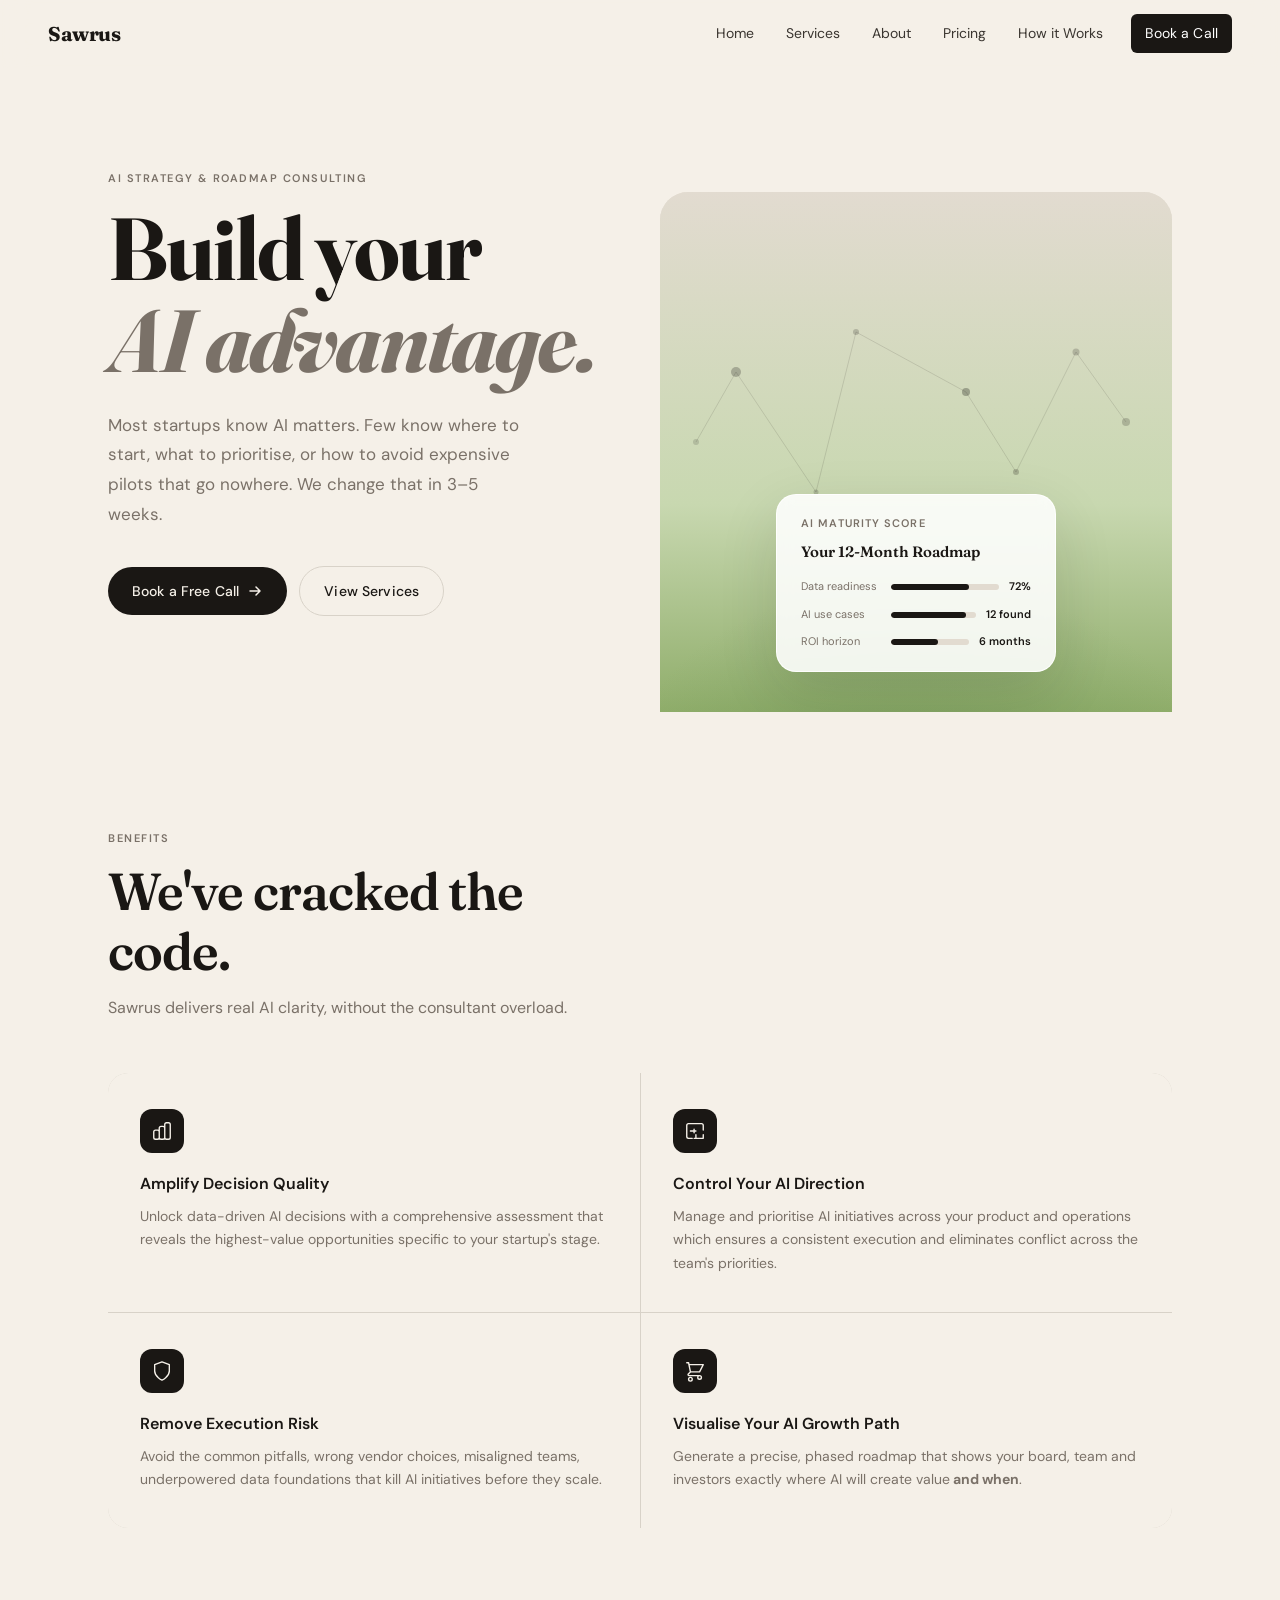
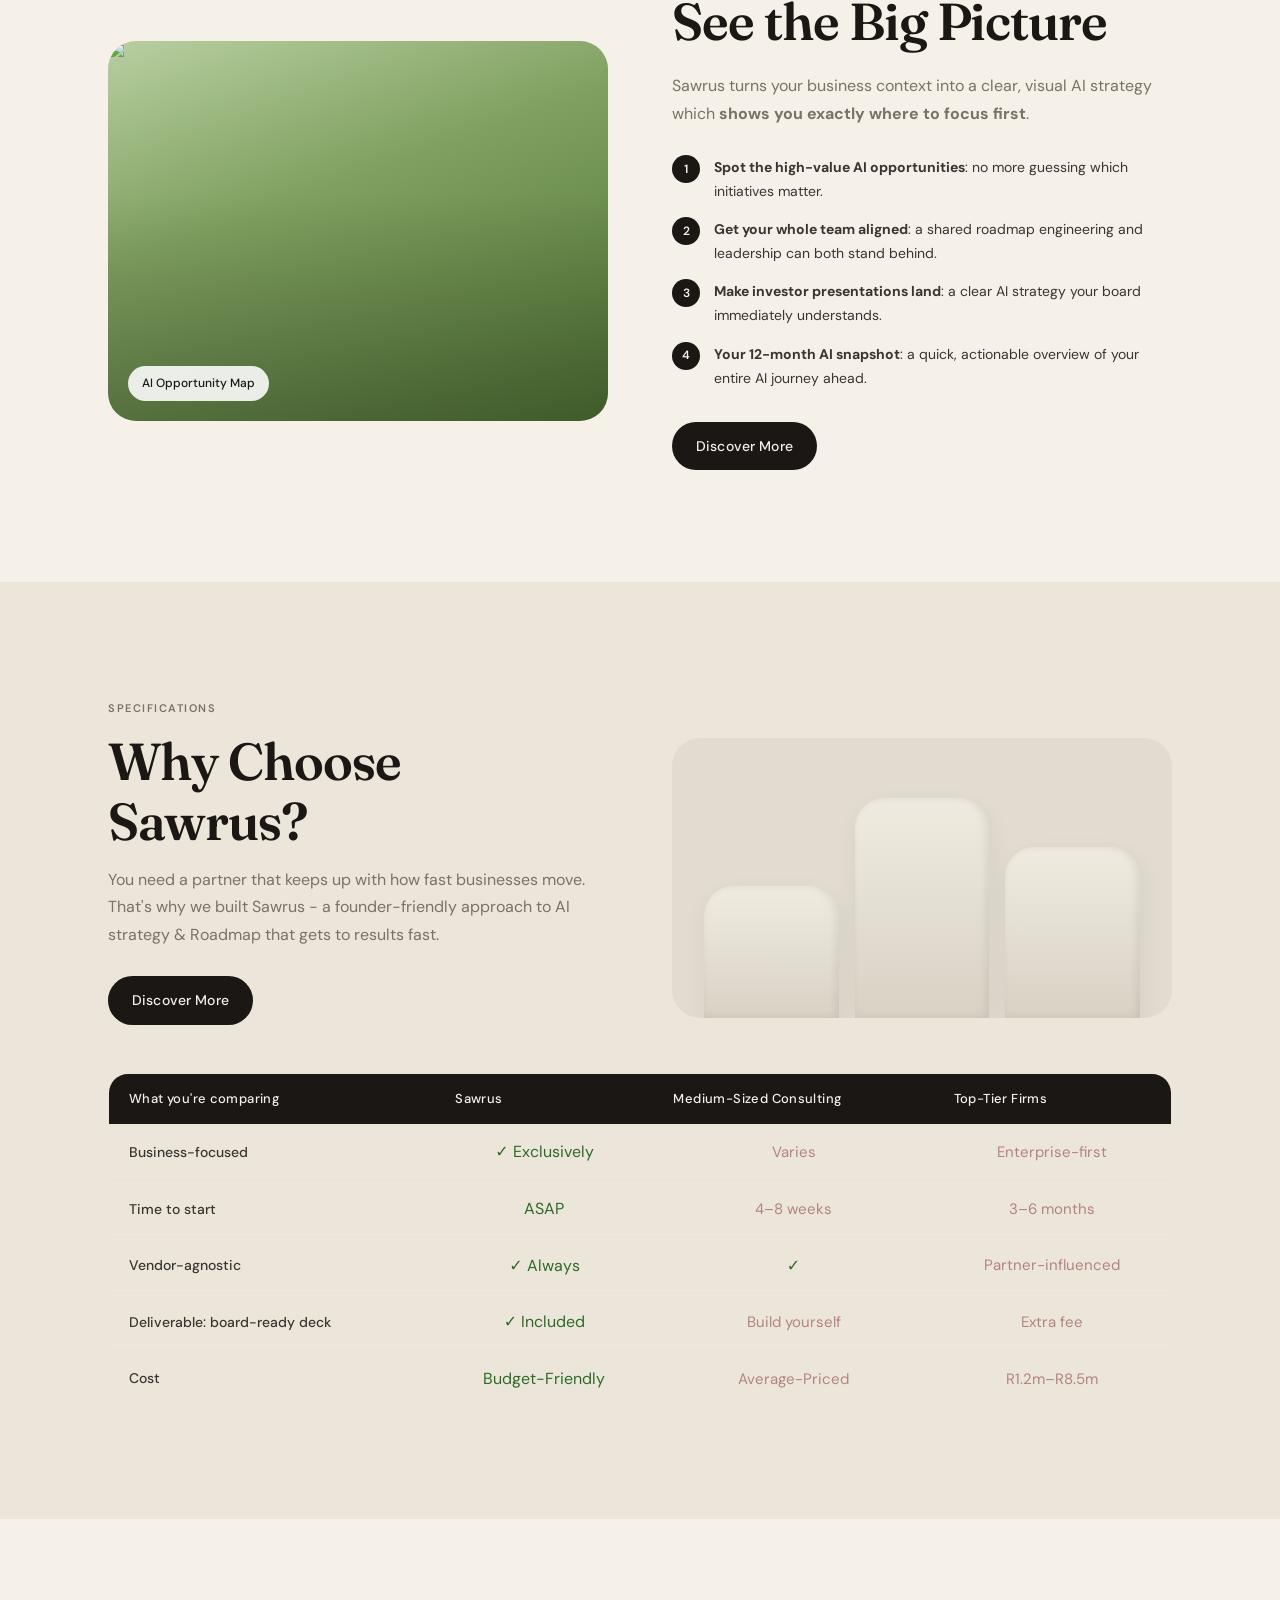
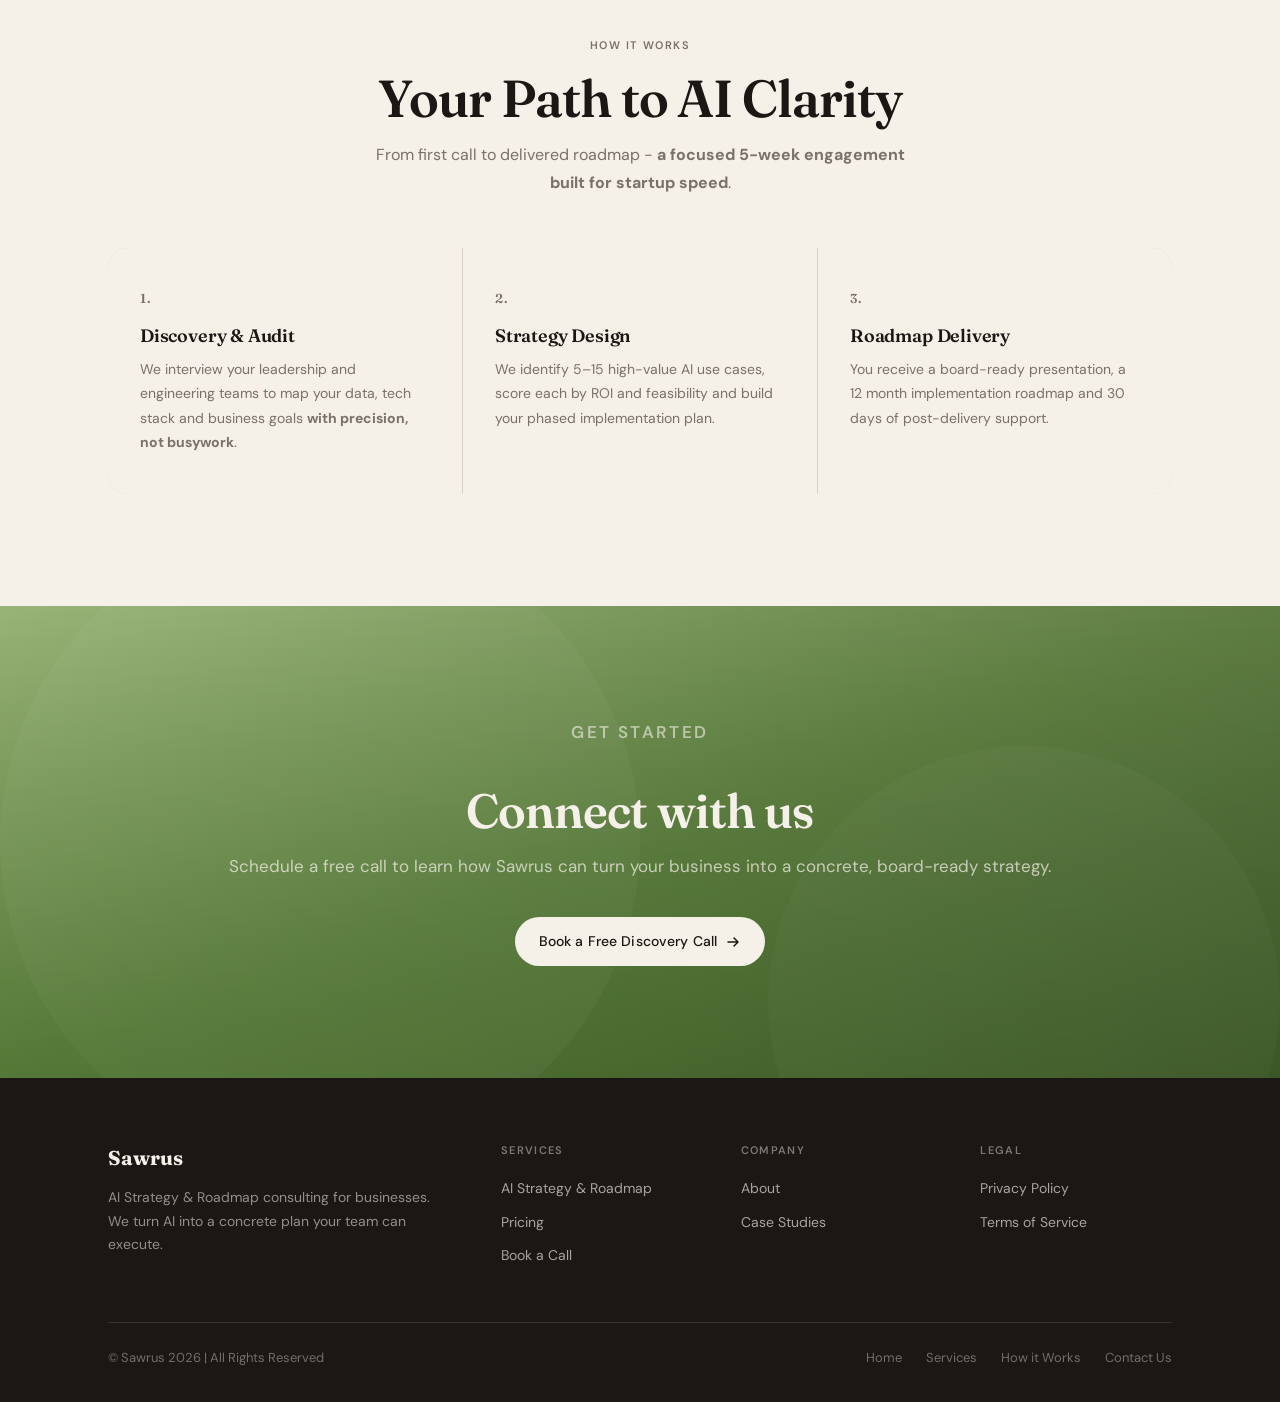
==== commit 85c382f3: "Add AI opportunity map" ====
--- a/index.html
+++ b/index.html
@@ -277,11 +277,12 @@
       <div class="howto-intro">
         <p class="overline">How It Works</p>
         <h2>Your Path to AI Clarity</h2>
-        <p>From first call to delivered roadmap — a focused 5-week engagement built for startup speed.</p>
+        <p>From first call to delivered roadmap - <strong>a focused 5-week engagement built for startup speed</strong>.
+        </p>
       </div>
       <div class="howto-steps">
         <div class="howto-step">
-          <div class="howto-step-num">01</div>
+          <div class="howto-step-num">1.</div>
           <h3>Discovery & Audit</h3>
           <p>We interview your leadership and engineering teams to map your data, tech stack and business goals
             <strong>with
@@ -289,15 +290,15 @@
           </p>
         </div>
         <div class="howto-step">
-          <div class="howto-step-num">02</div>
+          <div class="howto-step-num">2.</div>
           <h3>Strategy Design</h3>
-          <p>We identify 8–15 high-value AI use cases, score each by ROI and feasibility and build your phased
+          <p>We identify 5–15 high-value AI use cases, score each by ROI and feasibility and build your phased
             implementation plan.</p>
         </div>
         <div class="howto-step">
-          <div class="howto-step-num">03</div>
+          <div class="howto-step-num">3.</div>
           <h3>Roadmap Delivery</h3>
-          <p>You receive a board-ready presentation, a 12–18 month implementation roadmap and 30 days of post-delivery
+          <p>You receive a board-ready presentation, a 12 month implementation roadmap and 30 days of post-delivery
             support.</p>
         </div>
       </div>
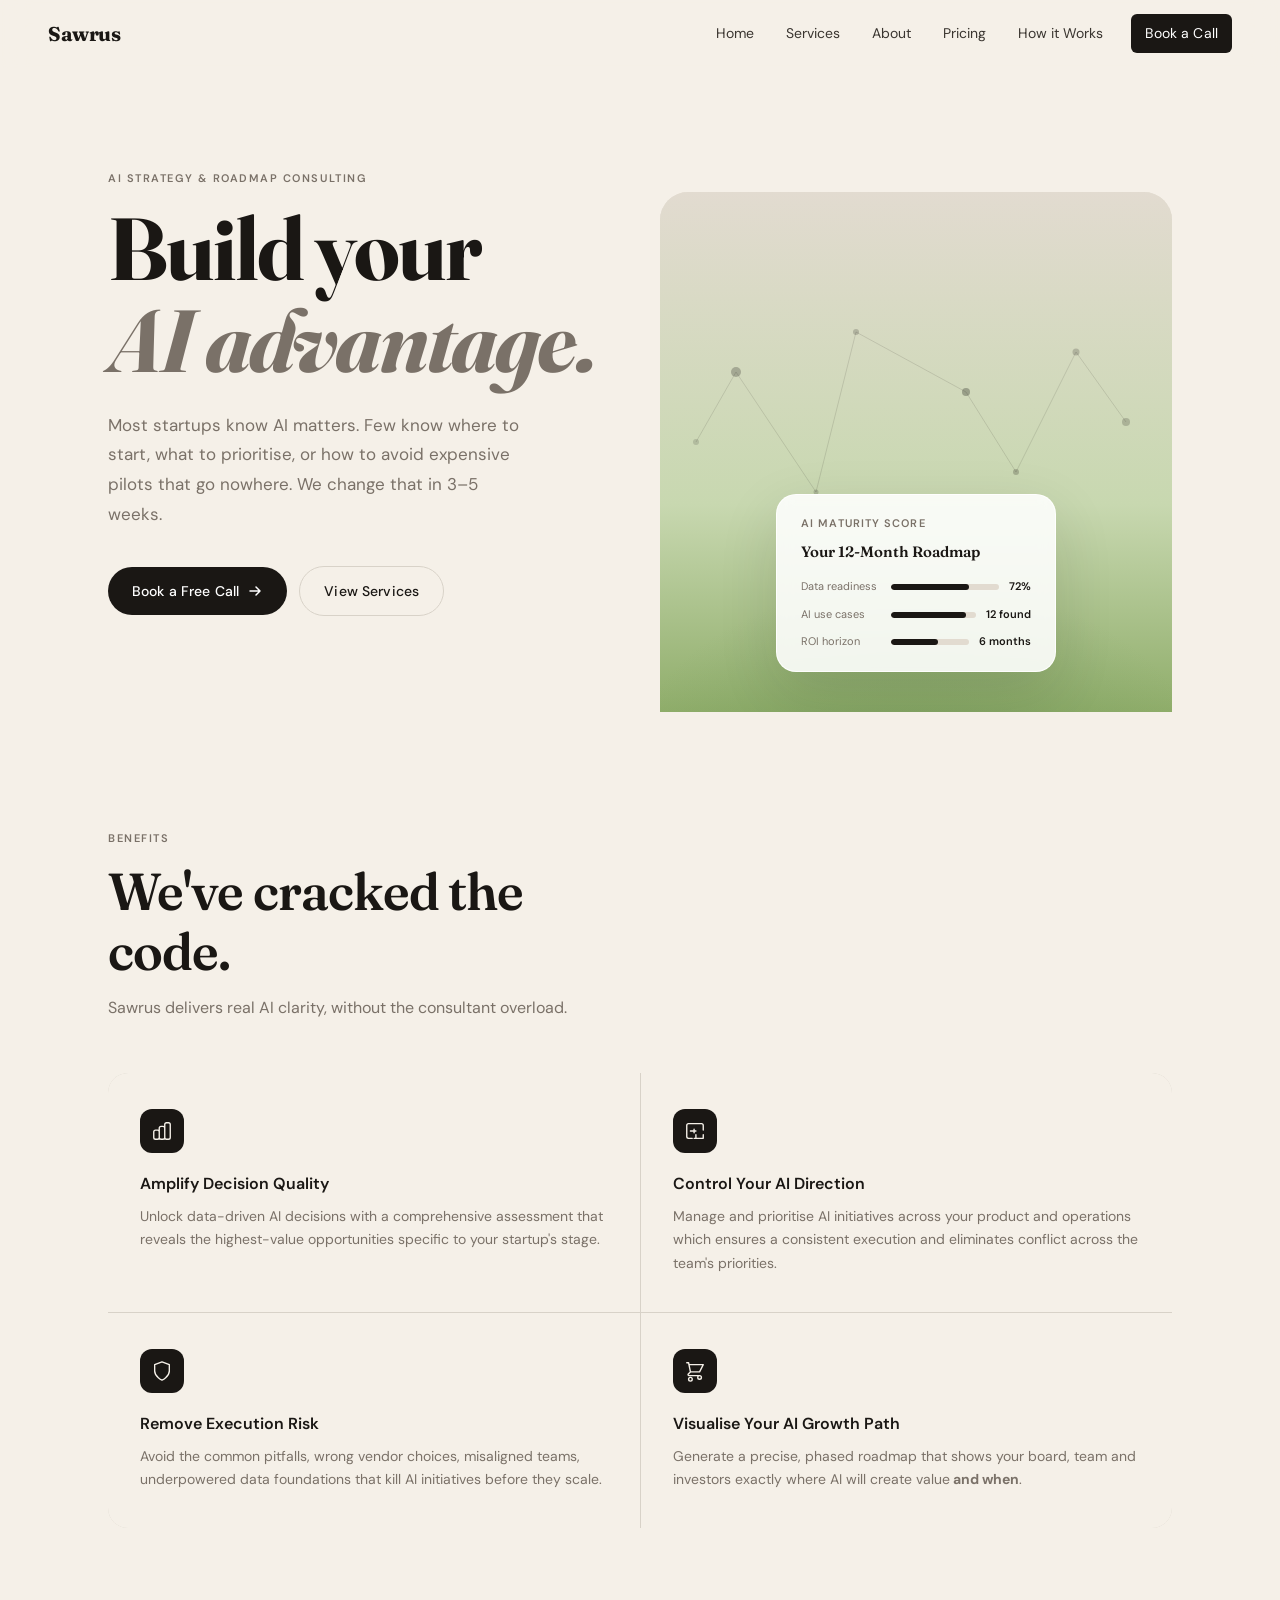
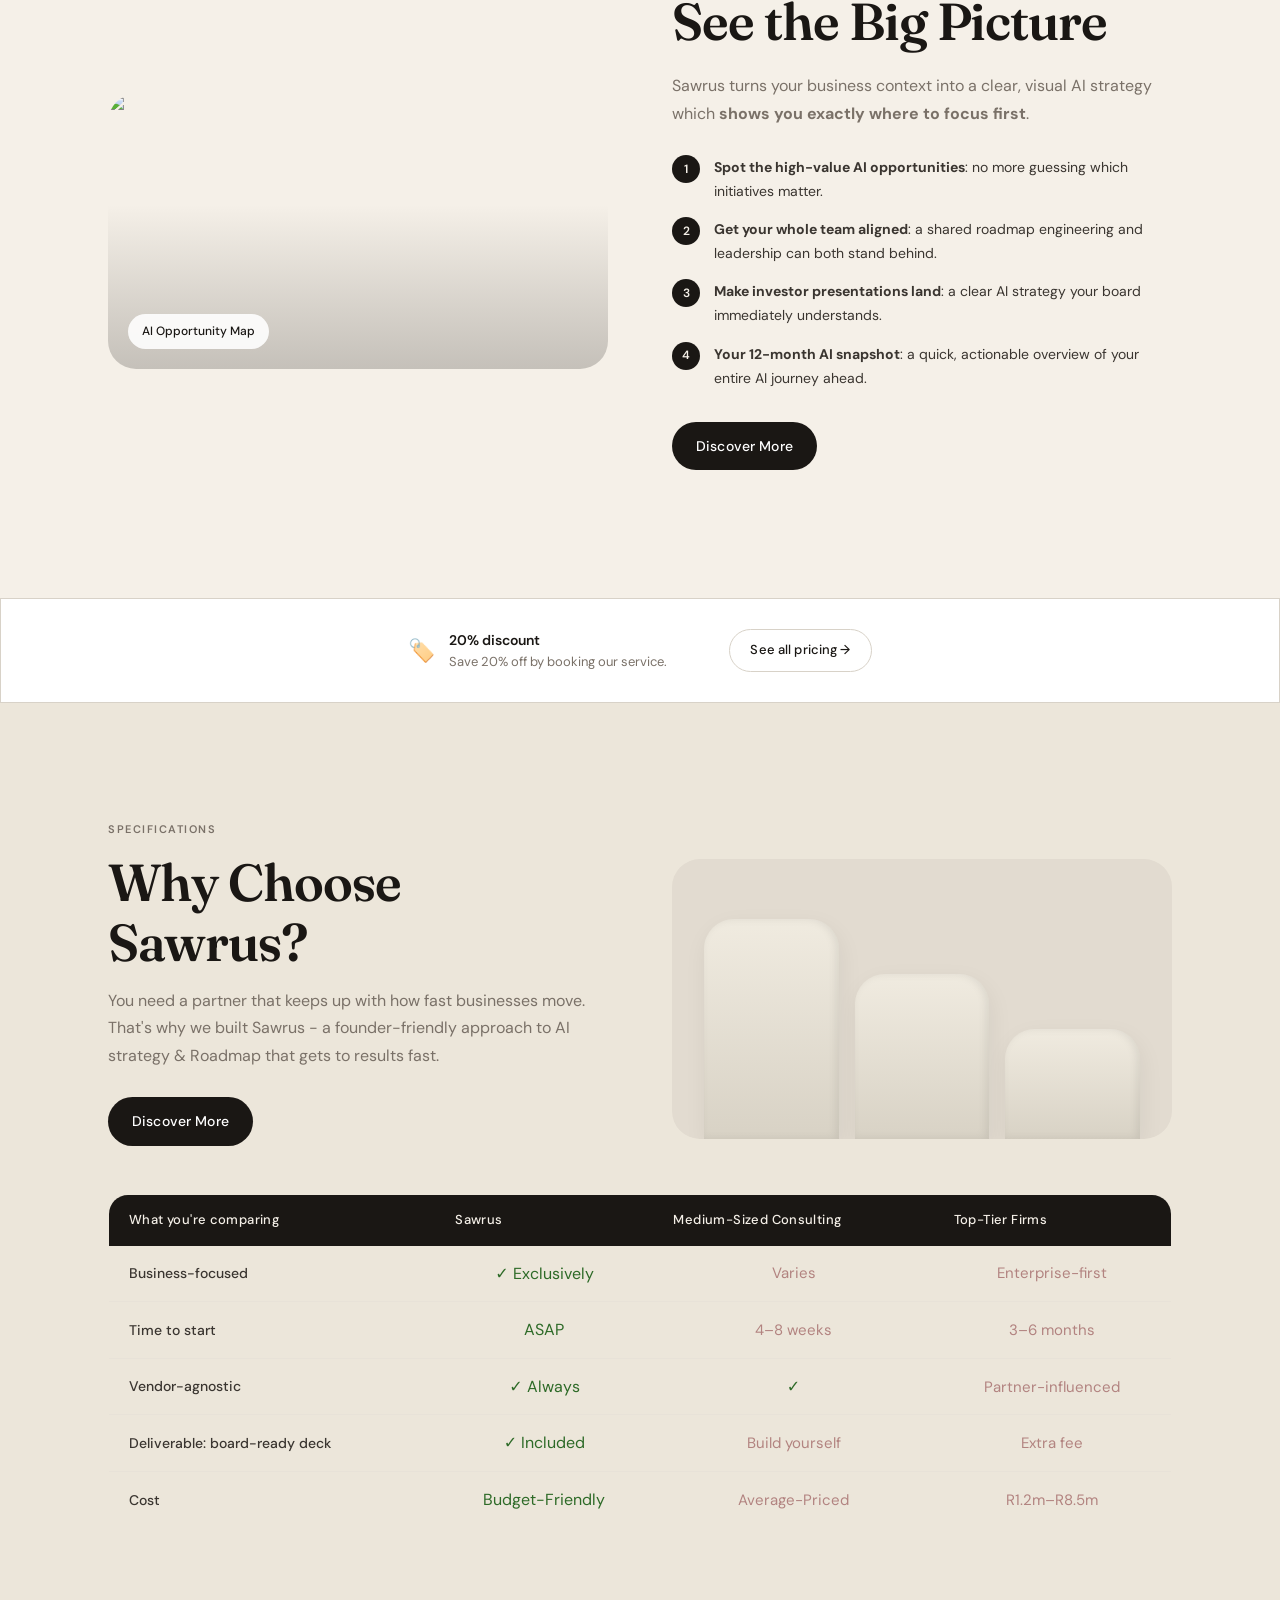
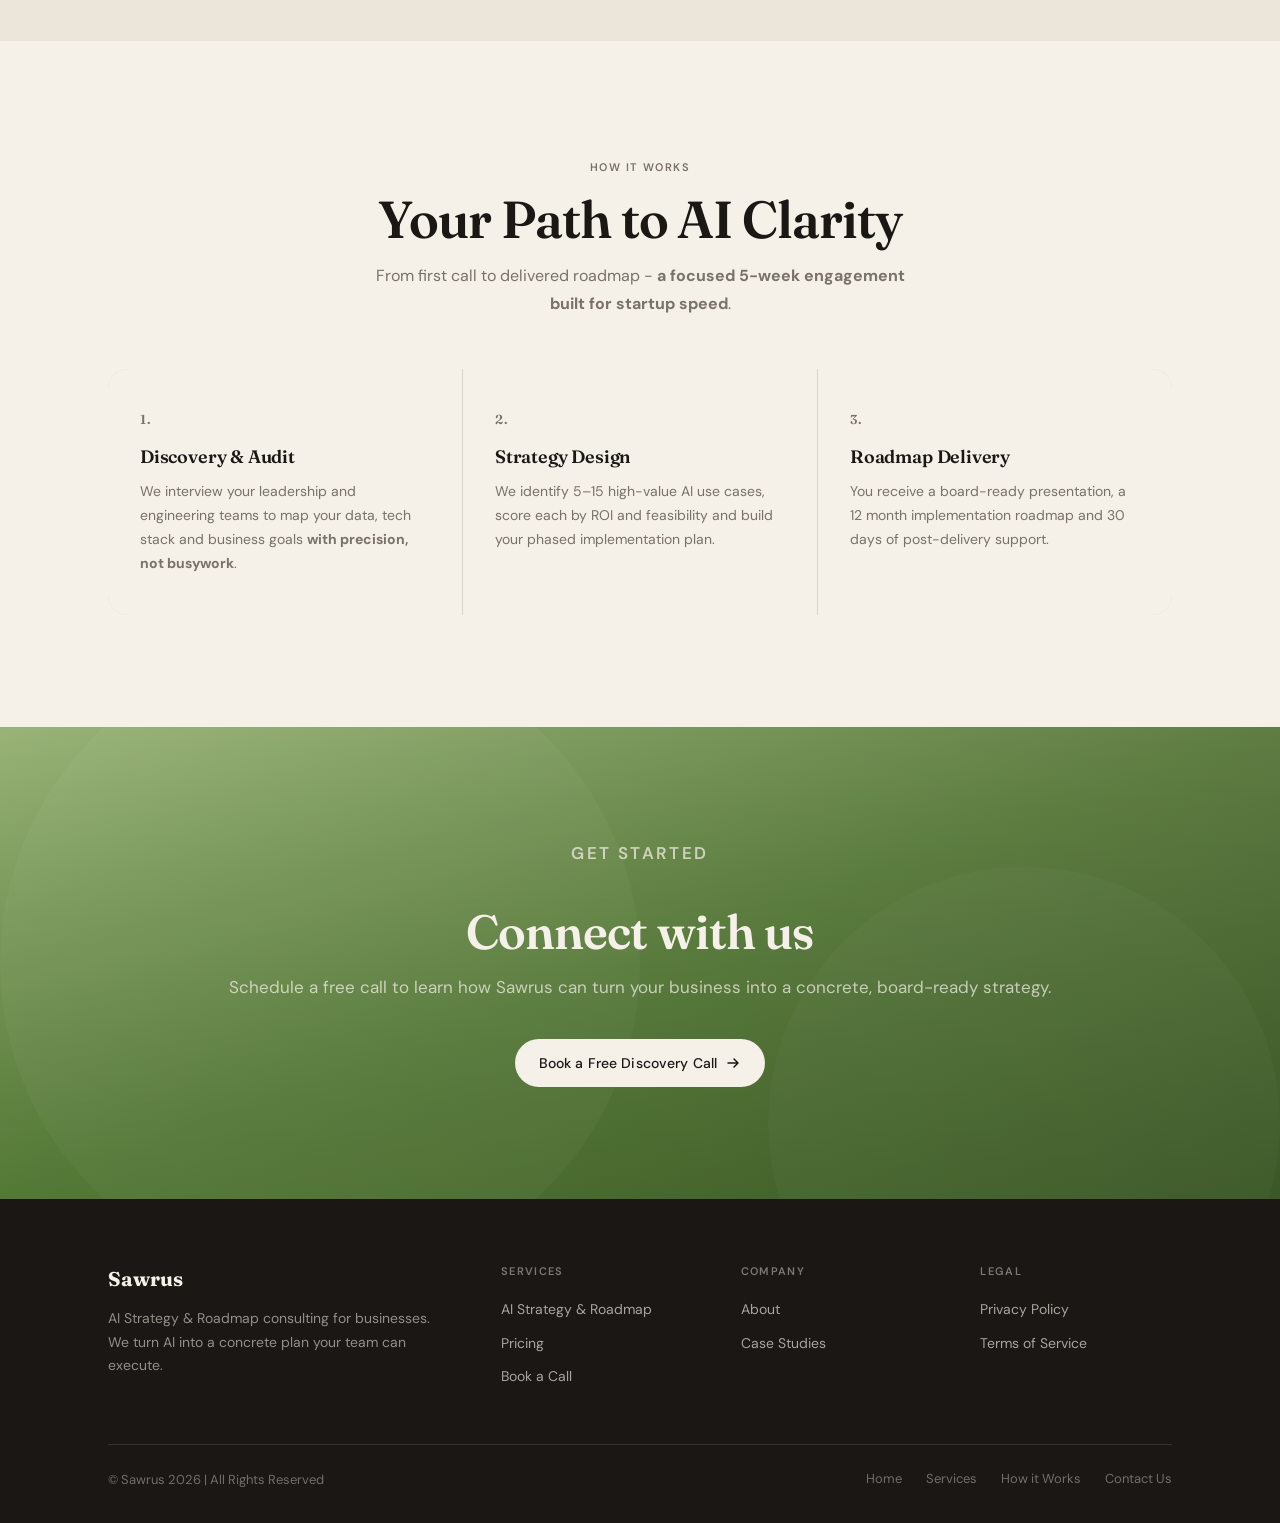
==== commit 1c9621ab: "Edit * files" ====
--- a/index.html
+++ b/index.html
@@ -5,16 +5,16 @@
   <meta charset="UTF-8" />
   <meta name="viewport" content="width=device-width, initial-scale=1.0" />
   <title>Sawrus</title>
-  <link rel="icon" type="image/png" href="/img/Sawrus.png">
+  <link rel="icon" type="image/png" href="/img/Sawrus-v2.png">
   <meta name="description"
-    content="Sawrus helps startups build clear, actionable AI strategies and roadmaps. Stop burning runway on wrong priorities — get a concrete plan in 3–5 weeks." />
+    content="Sawrus helps companies build clear, actionable AI strategies and roadmaps. Stop burning runway on wrong priorities - get a concrete plan in 3–5 weeks." />
   <meta name="keywords"
-    content="AI strategy consulting startups, AI roadmap consulting, startup AI consultant, enterprise AI strategy, AI consulting firm" />
+    content="AI strategy consulting, AI roadmap consulting, AI consultant, enterprise AI strategy, AI consulting firm" />
   <meta name="author" content="Sawrus" />
   <link rel="canonical" href="https://sawrus.com/" />
-  <meta property="og:title" content="Sawrus — AI Strategy & Roadmap for Startups" />
+  <meta property="og:title" content="Sawrus - AI Strategy & Roadmap" />
   <meta property="og:description"
-    content="We help startups cut through the AI hype and build a clear, prioritised plan that moves the needle." />
+    content="We help companies cut through the AI hype and build a clear, prioritised plan that moves the needle." />
   <meta property="og:type" content="website" />
   <meta property="og:url" content="https://sawrus.com/" />
   <meta name="twitter:card" content="summary_large_image" />
@@ -34,7 +34,7 @@
       <a href="about.html">About</a>
       <a href="pricing.html">Pricing</a>
       <a href="#process">How it Works</a>
-      <a href="contact.html" class="btn btn-primary nav-cta" style="color: var(--white);">Book a Call</a>
+      <a href="contact.html" class="btn btn-primary nav-cta" style="color:var(--white);">Book a Call</a>
     </div>
     <button class="nav-hamburger" id="hamburger" aria-label="Open menu">
       <span></span><span></span><span></span>
@@ -76,26 +76,26 @@
             <div class="hero-card-label">AI Maturity Score</div>
             <div class="hero-card-title">Your 12-Month Roadmap</div>
             <div class="hero-card-bars">
-              <div style="display:flex;align-items:center;gap:10px;margin-bottom:4px;">
-                <span style="font-size:11px;color:var(--muted);width:80px;flex-shrink:0">Data readiness</span>
-                <div class="hero-card-bar" style="flex:1">
-                  <div class="hero-card-bar-fill" style="width:72%"></div>
+              <div class="index-inline-002">
+                <span class="index-inline-003">Data readiness</span>
+                <div class="hero-card-bar index-inline-004">
+                  <div class="hero-card-bar-fill index-inline-005"></div>
                 </div>
-                <span style="font-size:11px;color:var(--ink);font-weight:600">72%</span>
+                <span class="index-inline-006">72%</span>
               </div>
-              <div style="display:flex;align-items:center;gap:10px;margin-bottom:4px;">
-                <span style="font-size:11px;color:var(--muted);width:80px;flex-shrink:0">AI use cases</span>
-                <div class="hero-card-bar" style="flex:1">
-                  <div class="hero-card-bar-fill" style="width:88%"></div>
+              <div class="index-inline-002">
+                <span class="index-inline-003">AI use cases</span>
+                <div class="hero-card-bar index-inline-004">
+                  <div class="hero-card-bar-fill index-inline-007"></div>
                 </div>
-                <span style="font-size:11px;color:var(--ink);font-weight:600">12 found</span>
+                <span class="index-inline-006">12 found</span>
               </div>
-              <div style="display:flex;align-items:center;gap:10px;">
-                <span style="font-size:11px;color:var(--muted);width:80px;flex-shrink:0">ROI horizon</span>
-                <div class="hero-card-bar" style="flex:1">
-                  <div class="hero-card-bar-fill" style="width:60%"></div>
+              <div class="index-inline-008">
+                <span class="index-inline-003">ROI horizon</span>
+                <div class="hero-card-bar index-inline-004">
+                  <div class="hero-card-bar-fill index-inline-009"></div>
                 </div>
-                <span style="font-size:11px;color:var(--ink);font-weight:600">6 months</span>
+                <span class="index-inline-006">6 months</span>
               </div>
             </div>
           </div>
@@ -204,6 +204,28 @@
     </div>
   </section>
 
+  <!-- Discount nudge -->
+  <div class="index-inline-010">
+    <div class="index-inline-011">
+      <span class="index-inline-012">
+        🏷️
+      </span>
+      <div>
+        <div class="index-inline-013">
+          20% discount
+        </div>
+        <div class="index-inline-014">
+          Save 20% off by booking our service.
+        </div>
+      </div>
+    </div>
+    <a href="pricing.html" class="btn btn-secondary index-inline-015">
+      See all pricing →
+    </a>
+  </div>
+  </div>
+  </section>
+
   <!-- ─── SPECS / COMPARISON ────────────────────────────────────── -->
   <section class="section section-alt" id="specs">
     <div class="container">
@@ -211,16 +233,16 @@
       <div class="specs-header">
         <div>
           <h2>Why Choose Sawrus?</h2>
-          <p style="margin-top:14px;margin-bottom:28px;">You need a partner that keeps up with how fast businesses move.
+          <p class="index-inline-016">You need a partner that keeps up with how fast businesses move.
             That's why we built Sawrus - a founder-friendly approach to AI strategy & Roadmap that gets to results fast.
           </p>
           <a href="pricing.html" class="btn btn-primary">Discover More</a>
         </div>
         <div class="specs-visual">
           <div class="columns-art">
-            <div class="column-art" style="height:60%"></div>
-            <div class="column-art" style="height:100%"></div>
-            <div class="column-art" style="height:78%"></div>
+            <div class="column-art index-inline-017"></div>
+            <div class="column-art index-inline-018"></div>
+            <div class="column-art index-inline-019"></div>
           </div>
         </div>
       </div>
@@ -307,8 +329,8 @@
 
   <!-- ─── CTA BANNER ────────────────────────────────────────────── -->
   <section class="cta-banner">
-    <div class="container" style="position:relative">
-      <p class="overline" style="color:rgba(245,240,232,.6)">Get Started</p>
+    <div class="container index-inline-020">
+      <p class="overline index-inline-021">Get Started</p>
       <h2>Connect with us</h2>
       <p>Schedule a free call to learn how Sawrus can turn your business into a concrete, board-ready strategy.</p>
       <a href="contact.html" class="btn btn-cream">
@@ -355,19 +377,15 @@
       </div>
       <div class="footer-bottom">
         <p>© Sawrus 2026 | All Rights Reserved</p>
-        <div style="display:flex;gap:24px;">
-          <a href="#benefits" style="font-size:13px;color:rgba(245,240,232,.4);transition:color .2s;"
-            onmouseover="this.style.color='rgba(245,240,232,.7)'"
-            onmouseout="this.style.color='rgba(245,240,232,.4)'">Home</a>
-          <a href="services.html" style="font-size:13px;color:rgba(245,240,232,.4);transition:color .2s;"
-            onmouseover="this.style.color='rgba(245,240,232,.7)'"
-            onmouseout="this.style.color='rgba(245,240,232,.4)'">Services</a>
-          <a href="#process" style="font-size:13px;color:rgba(245,240,232,.4);transition:color .2s;"
-            onmouseover="this.style.color='rgba(245,240,232,.7)'"
-            onmouseout="this.style.color='rgba(245,240,232,.4)'">How it Works</a>
-          <a href="contact.html" style="font-size:13px;color:rgba(245,240,232,.4);transition:color .2s;"
-            onmouseover="this.style.color='rgba(245,240,232,.7)'"
-            onmouseout="this.style.color='rgba(245,240,232,.4)'">Contact Us</a>
+        <div class="index-inline-022">
+          <a href="#benefits" onmouseover="this.style.color='rgba(245,240,232,.7)'"
+            onmouseout="this.style.color='rgba(245,240,232,.4)'" class="index-inline-023">Home</a>
+          <a href="services.html" onmouseover="this.style.color='rgba(245,240,232,.7)'"
+            onmouseout="this.style.color='rgba(245,240,232,.4)'" class="index-inline-023">Services</a>
+          <a href="#process" onmouseover="this.style.color='rgba(245,240,232,.7)'"
+            onmouseout="this.style.color='rgba(245,240,232,.4)'" class="index-inline-023">How it Works</a>
+          <a href="contact.html" onmouseover="this.style.color='rgba(245,240,232,.7)'"
+            onmouseout="this.style.color='rgba(245,240,232,.4)'" class="index-inline-023">Contact Us</a>
         </div>
       </div>
     </div>
--- a/styles.css
+++ b/styles.css
@@ -167,7 +167,7 @@
 
 .btn-primary {
   background: var(--btn-dark-bg);
-  color: var(--btn-dark-txt);
+  color: var(--white);
 }
 
 .btn-primary:hover {
@@ -550,8 +550,8 @@
 .bigpicture-visual {
   border-radius: var(--radius-xl);
   overflow: hidden;
-  height: 380px;
-  background: linear-gradient(160deg, #B8CFA0 0%, #7FA060 40%, #4A6E30 100%);
+  height: 275px;
+  width: 500px;
   position: relative;
 }
 
@@ -1399,4 +1399,628 @@
   .footer-grid {
     grid-template-columns: 1fr;
   }
-}+}
+
+/* === Extracted HTML Styles: START === */
+
+/* about.html inline styles */
+.about-inline-002 { padding-top:calc(var(--nav-h) + clamp(56px,8vw,96px)); padding-bottom:clamp(40px,6vw,72px); }
+.about-inline-003 { display:grid; grid-template-columns:1fr 1fr; gap:64px; align-items:center; }
+.about-inline-004 { font-size:clamp(40px,6vw,76px); margin-bottom:24px; }
+.about-inline-005 { font-style:italic; color:var(--muted); }
+.about-inline-006 { font-size:clamp(15px,1.4vw,18px); max-width:440px; }
+.about-inline-007 { height:420px; border-radius:var(--radius-xl); overflow:hidden; background:var(--cream-deeper); position:relative; }
+.about-inline-008 { position:absolute; inset:0; background:linear-gradient(135deg, #E8E4D8 0%, #C8C0B0 40%, #A8A090 100%); }
+.about-inline-009 { position:absolute; inset:0; width:100%; height:100%; opacity:.12; }
+.about-inline-010 { position:absolute; top:40px; left:40px; background:rgba(255,255,255,.88); backdrop-filter:blur(8px); border-radius:var(--radius-lg); padding:20px 24px; box-shadow:0 8px 32px rgba(26,23,20,.1); }
+.about-inline-011 { font-size:11px; font-weight:600; letter-spacing:.1em; text-transform:uppercase; color:var(--muted); margin-bottom:6px; }
+.about-inline-012 { font-family:var(--font-display); font-size:28px; font-weight:700; color:var(--ink); line-height:1; }
+.about-inline-013 { position:absolute; bottom:40px; right:40px; background:var(--ink); border-radius:var(--radius-lg); padding:20px 24px; box-shadow:0 8px 32px rgba(26,23,20,.2); }
+.about-inline-014 { font-size:11px; font-weight:600; letter-spacing:.1em; text-transform:uppercase; color:rgba(245,240,232,.55); margin-bottom:6px; }
+.about-inline-015 { font-family:var(--font-display); font-size:28px; font-weight:700; color:var(--cream); line-height:1; }
+.about-inline-016 { position:absolute; bottom:40px; left:40px; background:rgba(255,255,255,.88); backdrop-filter:blur(8px); border-radius:var(--radius-lg); padding:20px 24px; box-shadow:0 8px 32px rgba(26,23,20,.1); }
+.about-inline-017 { font-family:var(--font-display); font-size:16px; font-weight:700; color:var(--ink); line-height:1.3; }
+.about-inline-018 { max-width:760px; margin:0 auto; text-align:center; }
+.about-inline-019 { margin-bottom:24px; }
+.about-inline-020 { font-size:clamp(15px,1.4vw,18px); line-height:1.8; }
+.about-inline-021 { margin-bottom:48px; max-width:480px; }
+.about-inline-022 { display:grid; grid-template-columns:1fr 1fr; gap:1px; background:var(--border); border-radius:var(--radius-lg); overflow:hidden; }
+.about-inline-023 { background:var(--cream); padding:40px 36px; transition:background var(--T); }
+.about-inline-024 { font-family:var(--font-display); font-size:48px; font-weight:700; color:var(--ink); opacity:.1; line-height:1; margin-bottom:16px; }
+.about-inline-025 { margin-bottom:12px; font-size:20px; }
+.about-inline-026 { font-size:15px; }
+.about-inline-027 { justify-content:center; align-items:center; text-align:center; max-width:600px; }
+.about-inline-028 { margin-bottom:15px; max-width:520px; }
+.about-inline-029 { max-width:560px; font-size:15px; }
+.about-inline-030 { display:grid; background:var(--border); border-radius:var(--radius-lg); overflow:hidden; }
+.about-inline-031 { background:var(--cream); padding:36px 32px; }
+.about-inline-032 { width:64px; height:64px; border-radius:50%; color:var(--cream); font-family:var(--font-display); font-size:22px; font-weight:700; display:flex; align-items:center; justify-content:center; }
+.about-inline-033 { font-size:17px; margin-bottom:4px; color:var(--ink); }
+.about-inline-034 { font-size:13px; color:var(--muted); font-weight:500; }
+.about-inline-035 { font-size:14px; }
+.about-inline-036 { background:var(--cream); padding:36px 32px; margin-top: -100px; }
+.about-inline-037 { width:445px; height:445px; border-radius:50%; color:var(--cream); display:flex; align-items:center; justify-content:center; margin:0 auto 20px; }
+.about-inline-038 { font-size:25px; margin-bottom:4px; color:var(--ink); }
+.about-inline-039 { font-size:13px; color:var(--muted); font-weight:500; margin-bottom:16px; }
+.about-inline-040 { width:64px; height:64px; border-radius:50%; color:var(--cream); font-family:var(--font-display); font-size:22px; font-weight:700; display:flex; align-items:center; justify-content:center; margin-bottom:20px; }
+.about-inline-041 { font-size:13px; color:var(--muted); font-weight:500; margin-bottom:14px; }
+.about-inline-042 { position:relative; }
+.about-inline-043 { color:rgba(245,240,232,.6); }
+.about-inline-044 { display:flex; gap:24px; }
+.about-inline-045 { font-size:13px; color:rgba(245,240,232,.4); transition:color .2s; }
+
+/* case-studies.html embedded styles */
+  .case-card {
+        background: var(--white);
+        border: 1px solid var(--border);
+        border-radius: var(--radius-xl);
+        overflow: hidden;
+        transition: box-shadow var(--T), transform var(--T);
+      }
+
+      .case-card:hover {
+        box-shadow: 0 12px 48px rgba(26, 23, 20, .08);
+        transform: translateY(-2px);
+      }
+
+      .case-visual {
+        height: 220px;
+        position: relative;
+        overflow: hidden;
+      }
+
+      .case-body {
+        padding: 36px 32px;
+      }
+
+      .case-tag {
+        display: inline-block;
+        font-size: 11px;
+        font-weight: 600;
+        letter-spacing: .1em;
+        text-transform: uppercase;
+        color: var(--muted);
+        background: var(--cream);
+        border: 1px solid var(--border);
+        padding: 4px 12px;
+        border-radius: var(--radius-pill);
+        margin-bottom: 16px;
+      }
+
+      .case-title {
+        font-family: var(--font-display);
+        font-size: clamp(18px, 2vw, 22px);
+        font-weight: 600;
+        color: var(--ink);
+        line-height: 1.25;
+        margin-bottom: 12px;
+      }
+
+      .case-excerpt {
+        font-size: 14px;
+        color: var(--muted);
+        line-height: 1.72;
+        margin-bottom: 24px;
+      }
+
+      .case-metrics {
+        display: flex;
+        gap: 20px;
+        flex-wrap: wrap;
+        padding-top: 20px;
+        border-top: 1px solid var(--border-light);
+      }
+
+      .case-metric-val {
+        font-family: var(--font-display);
+        font-size: 22px;
+        font-weight: 700;
+        color: var(--ink);
+        line-height: 1;
+        margin-bottom: 3px;
+      }
+
+      .case-metric-lbl {
+        font-size: 12px;
+        color: var(--muted);
+      }
+
+      .case-read {
+        display: inline-flex;
+        align-items: center;
+        gap: 6px;
+        font-size: 14px;
+        font-weight: 500;
+        color: var(--ink);
+        margin-top: 20px;
+        transition: gap var(--T);
+      }
+
+      .case-read:hover {
+        gap: 10px;
+      }
+
+/* case-studies.html inline styles */
+.case-studies-inline-001 { padding-top:calc(var(--nav-h) + clamp(56px,8vw,96px)); padding-bottom:clamp(40px,5vw,64px); }
+.case-studies-inline-002 { max-width:700px; margin-bottom:20px; }
+.case-studies-inline-003 { font-style:italic; color:var(--muted); }
+.case-studies-inline-004 { max-width:520px; font-size:clamp(15px,1.4vw,17px); }
+.case-studies-inline-005 { padding-top:0; }
+.case-studies-inline-006 { background:var(--ink); border-radius:var(--radius-xl); overflow:hidden; margin-bottom:20px; display:grid; grid-template-columns:1fr 1fr; min-height:480px; }
+.case-studies-inline-007 { padding:clamp(36px,5vw,60px); display:flex; flex-direction:column; justify-content:space-between; }
+.case-studies-inline-008 { display:flex; gap:10px; margin-bottom:28px; flex-wrap:wrap; }
+.case-studies-inline-009 { font-size:11px; font-weight:600; letter-spacing:.1em; text-transform:uppercase; color:rgba(245,240,232,.5); background:rgba(245,240,232,.1); padding:4px 12px; border-radius:var(--radius-pill); }
+.case-studies-inline-010 { color:var(--cream); font-size:clamp(24px,3vw,36px); margin-bottom:20px; max-width:420px; }
+.case-studies-inline-011 { font-size:15px; color:rgba(245,240,232,.65); line-height:1.75; margin-bottom:32px; max-width:400px; }
+.case-studies-inline-012 { width:fit-content; }
+.case-studies-inline-013 { display:flex; gap:32px; padding-top:32px; border-top:1px solid rgba(245,240,232,.12); margin-top:32px; flex-wrap:wrap; }
+.case-studies-inline-014 { font-family:var(--font-display); font-size:32px; font-weight:700; color:var(--cream); line-height:1; margin-bottom:4px; }
+.case-studies-inline-015 { font-size:12px; color:rgba(245,240,232,.5); }
+.case-studies-inline-016 { background:linear-gradient(160deg, #8FAD6A 0%, #4D7030 50%, #2A4018 100%); position:relative; overflow:hidden; }
+.case-studies-inline-017 { position:absolute; inset:0; background:url('data:image/svg+xml,%3Csvg xmlns=%22http://www.w3.org/2000/svg%22 width=%22400%22 height=%22480%22%3E%3Ccircle cx=%22200%22 cy=%22200%22 r=%22180%22 fill=%22rgba(255,255,255,.05)%22/%3E%3Ccircle cx=%22200%22 cy=%22200%22 r=%22120%22 fill=%22rgba(255,255,255,.05)%22/%3E%3Ccircle cx=%22200%22 cy=%22200%22 r=%2260%22 fill=%22rgba(255,255,255,.08)%22/%3E%3C/svg%3E') center/cover; }
+.case-studies-inline-018 { position:absolute; bottom:32px; left:32px; right:32px; background:rgba(255,255,255,.12); backdrop-filter:blur(8px); border-radius:var(--radius-lg); padding:20px 24px; border:1px solid rgba(255,255,255,.15); }
+.case-studies-inline-019 { font-size:13px; font-style:italic; color:rgba(255,255,255,.9); line-height:1.65; margin-bottom:12px; }
+.case-studies-inline-020 { font-size:12px; font-weight:600; color:rgba(255,255,255,.6); }
+.case-studies-inline-021 { display:grid; grid-template-columns:repeat(3,1fr); gap:20px; margin-bottom:20px; }
+.case-studies-inline-022 { background:linear-gradient(135deg, #D4C8B8 0%, #9A8E7E 100%); }
+.case-studies-inline-023 { position:absolute; inset:0; display:flex; align-items:center; justify-content:center; }
+.case-studies-inline-024 { text-align:center; }
+.case-studies-inline-025 { font-family:var(--font-display); font-size:56px; font-weight:700; color:rgba(26,23,20,.15); line-height:1; }
+.case-studies-inline-026 { font-family:var(--font-display); font-size:18px; font-weight:600; color:rgba(26,23,20,.4); }
+.case-studies-inline-027 { background:linear-gradient(135deg, #B8C8D8 0%, #6A8090 100%); }
+.case-studies-inline-028 { background:linear-gradient(135deg, #D8C8B4 0%, #907060 100%); }
+.case-studies-inline-029 { display:grid; grid-template-columns:repeat(2,1fr); gap:20px; }
+.case-studies-inline-030 { display:grid; grid-template-columns:1fr 1fr; min-height:280px; }
+.case-studies-inline-031 { height:auto; background:linear-gradient(160deg, #C8D0B8 0%, #789060 100%); }
+.case-studies-inline-032 { font-family:var(--font-display); font-size:40px; font-weight:700; color:rgba(26,23,20,.2); line-height:1; text-align:center; }
+.case-studies-inline-033 { height:auto; background:linear-gradient(160deg, #D0C4D8 0%, #806890 100%); }
+.case-studies-inline-034 { text-align:center; margin-bottom:48px; }
+.case-studies-inline-035 { display:grid; grid-template-columns:repeat(3,1fr); gap:1px; background:var(--border); border-radius:var(--radius-lg); overflow:hidden; }
+.case-studies-inline-036 { background:var(--cream); padding:32px 28px; }
+.case-studies-inline-037 { font-size:15px; font-style:italic; font-family:var(--font-display); color:var(--ink); line-height:1.6; margin-bottom:20px; }
+.case-studies-inline-038 { font-size:13px; font-weight:600; color:var(--ink-soft); }
+.case-studies-inline-039 { position:relative; }
+
+/* contact.html embedded styles */
+  @keyframes spin {
+        to {
+          transform: rotate(360deg);
+        }
+      }
+
+/* contact.html inline styles */
+.contact-inline-002 { padding-top:calc(var(--nav-h) + clamp(40px,6vw,72px)); padding-bottom:clamp(36px,5vw,56px); text-align:center; }
+.contact-inline-003 { font-size:clamp(36px,5.5vw,68px); margin-bottom:14px; }
+.contact-inline-004 { font-style:italic; color:var(--muted); }
+.contact-inline-005 { max-width:460px; margin:0 auto; font-size:clamp(15px,1.4vw,17px); }
+.contact-inline-006 { padding-top:0; }
+.contact-inline-007 { margin-bottom:14px; margin-top:200px; }
+.contact-inline-008 { font-size:15px; margin-bottom:28px; }
+.contact-inline-009 { background:var(--white); border:1px solid var(--border); border-radius:var(--radius-lg); padding:24px; margin-bottom:28px; }
+.contact-inline-010 { margin-bottom:14px; }
+.contact-inline-011 { display:flex; flex-direction:column; gap:11px; }
+.contact-inline-012 { display:flex; gap:10px; font-size:14px; color:var(--ink-soft); align-items:flex-start; }
+.contact-inline-013 { flex-shrink:0; color:#2D6A27; margin-top:1px; }
+.contact-inline-014 { display:flex; flex-direction:column; gap:18px; }
+.contact-inline-015 { display:flex; gap:14px; align-items:flex-start; }
+.contact-inline-016 { width:40px; height:40px; background:var(--ink); border-radius:var(--radius-md); display:flex; align-items:center; justify-content:center; font-size:18px; flex-shrink:0; }
+.contact-inline-017 { margin-bottom:3px; }
+.contact-inline-018 { font-size:14px; }
+.contact-inline-019 { margin-bottom:18px; }
+.contact-inline-020 { font-size:11px; color:var(--muted); margin-top:7px; }
+.contact-inline-021 { color:var(--muted); text-decoration:underline; }
+.contact-inline-022 { display:none; animation:spin 1s linear infinite; }
+.contact-inline-023 { margin-bottom:12px; }
+.contact-inline-024 { font-size:15px; max-width:320px; margin:0 auto 24px; }
+
+/* index.html inline styles */
+.index-inline-002 { display:flex; align-items:center; gap:10px; margin-bottom:4px; }
+.index-inline-003 { font-size:11px; color:var(--muted); width:80px; flex-shrink:0; }
+.index-inline-004 { flex:1; }
+.index-inline-005 { width:72%; }
+.index-inline-006 { font-size:11px; color:var(--ink); font-weight:600; }
+.index-inline-007 { width:88%; }
+.index-inline-008 { display:flex; align-items:center; gap:10px; }
+.index-inline-009 { width:60%; }
+.index-inline-010 { margin-top:16px; background:var(--white); border:1px solid var(--border); padding:30px; display:flex; align-items:center; justify-content:center; flex-wrap:wrap; gap:12px; }
+.index-inline-011 { display:flex; align-items:center; gap:14px; }
+.index-inline-012 { font-size:22px; }
+.index-inline-013 { font-size:14px; font-weight:600; color:var(--ink); }
+.index-inline-014 { font-size:13px; color:var(--muted); }
+.index-inline-015 { padding:10px 20px; font-size:13px; flex-shrink:0; margin-left:50px; }
+.index-inline-016 { margin-top:14px; margin-bottom:28px; }
+.index-inline-017 { height:100%; }
+.index-inline-018 { height:75%; }
+.index-inline-019 { height:50%; }
+.index-inline-020 { position:relative; }
+.index-inline-021 { color:rgba(245,240,232,.6); }
+.index-inline-022 { display:flex; gap:24px; }
+.index-inline-023 { font-size:13px; color:rgba(245,240,232,.4); transition:color .2s; }
+
+/* pricing.html inline styles */
+.pricing-inline-002 { padding-top:calc(var(--nav-h) + clamp(56px,8vw,96px)); }
+.pricing-inline-003 { text-align:center; }
+.pricing-inline-004 { margin-bottom:16px; }
+.pricing-inline-005 { max-width:480px; margin:0 auto; font-size:clamp(15px,1.4vw,17px); }
+.pricing-inline-006 { justify-content:center; }
+.pricing-inline-007 { text-align:center; font-size:13px; color:var(--muted); margin-top:24px; }
+.pricing-inline-008 { color:var(--ink-soft); text-decoration:underline; }
+.pricing-inline-009 { scroll-margin-top:80px; }
+.pricing-inline-010 { display:flex; align-items:flex-end; justify-content:space-between; flex-wrap:wrap; gap:16px; margin-bottom:40px; }
+.pricing-inline-011 { margin-top:10px; max-width:520px; }
+.pricing-inline-012 { font-size:14px; color:var(--ink-soft); text-decoration:underline; white-space:nowrap; flex-shrink:0; }
+.pricing-inline-013 { display:grid; grid-template-columns:repeat(3,1fr); gap:1px; background:var(--border); border-radius:var(--radius-xl); overflow:hidden; margin-bottom:24px; }
+.pricing-inline-014 { background:var(--cream); padding:36px 30px; display:flex; flex-direction:column; }
+.pricing-inline-015 { font-size:11px; font-weight:600; letter-spacing:.12em; text-transform:uppercase; color:var(--muted); margin-bottom:10px; }
+.pricing-inline-016 { font-size:22px; margin-bottom:8px; }
+.pricing-inline-017 { font-size:14px; margin-bottom:20px; flex:1; }
+.pricing-inline-018 { display:grid; grid-template-columns:1fr 1fr; gap:1px; background:var(--border); border-radius:var(--radius-md); overflow:hidden; margin-bottom:20px; }
+.pricing-inline-019 { background:var(--cream-deep); padding:12px 14px; }
+.pricing-inline-020 { font-size:10px; font-weight:600; letter-spacing:.08em; text-transform:uppercase; color:var(--muted); margin-bottom:3px; }
+.pricing-inline-021 { font-size:14px; font-weight:600; color:var(--ink); }
+.pricing-inline-022 { display:flex; flex-direction:column; gap:8px; margin-bottom:24px; }
+.pricing-inline-023 { display:flex; gap:8px; font-size:13px; color:var(--ink-soft); }
+.pricing-inline-024 { flex-shrink:0; color:#2D6A27; }
+.pricing-inline-025 { border-top:1px solid var(--border); padding-top:20px; margin-top:auto; }
+.pricing-inline-026 { font-size:12px; color:var(--muted); margin-bottom:4px; }
+.pricing-inline-027 { font-family:var(--font-display); font-size:32px; font-weight:700; color:var(--ink); letter-spacing:-.02em; margin-bottom:16px; }
+.pricing-inline-028 { font-size:.45em; vertical-align:super; }
+.pricing-inline-029 { justify-content:center; width:100%; }
+.pricing-inline-030 { background:var(--ink); padding:36px 30px; display:flex; flex-direction:column; position:relative; }
+.pricing-inline-031 { position:absolute; top:-1px; left:50%; transform:translateX(-50%); background:var(--ink); color:var(--cream); font-size:10px; font-weight:700; letter-spacing:.1em; text-transform:uppercase; padding:5px 16px; border-radius:0 0 var(--radius-sm) var(--radius-sm); border:1px solid rgba(245,240,232,.2); border-top:none; white-space:nowrap; }
+.pricing-inline-032 { font-size:11px; font-weight:600; letter-spacing:.12em; text-transform:uppercase; color:rgba(245,240,232,.45); margin-bottom:10px; }
+.pricing-inline-033 { font-size:22px; margin-bottom:8px; color:var(--cream); }
+.pricing-inline-034 { font-size:14px; color:rgba(245,240,232,.65); margin-bottom:20px; flex:1; }
+.pricing-inline-035 { display:grid; grid-template-columns:1fr 1fr; gap:1px; background:rgba(245,240,232,.1); border-radius:var(--radius-md); overflow:hidden; margin-bottom:20px; }
+.pricing-inline-036 { background:rgba(245,240,232,.05); padding:12px 14px; }
+.pricing-inline-037 { font-size:10px; font-weight:600; letter-spacing:.08em; text-transform:uppercase; color:rgba(245,240,232,.4); margin-bottom:3px; }
+.pricing-inline-038 { font-size:14px; font-weight:600; color:var(--cream); }
+.pricing-inline-039 { display:flex; gap:8px; font-size:13px; color:rgba(245,240,232,.8); }
+.pricing-inline-040 { flex-shrink:0; color:rgba(245,240,232,.5); }
+.pricing-inline-041 { border-top:1px solid rgba(245,240,232,.12); padding-top:20px; margin-top:auto; }
+.pricing-inline-042 { font-size:12px; color:rgba(245,240,232,.4); margin-bottom:4px; }
+.pricing-inline-043 { font-family:var(--font-display); font-size:32px; font-weight:700; color:var(--cream); letter-spacing:-.02em; margin-bottom:16px; }
+.pricing-inline-044 { text-align:center; font-size:13px; color:var(--muted); }
+.pricing-inline-045 { text-align:center; max-width:540px; margin:0 auto 52px; }
+.pricing-inline-046 { margin-top:12px; }
+.pricing-inline-047 { display:grid; grid-template-columns:repeat(3,1fr); gap:1px; background:var(--border); border-radius:var(--radius-lg); overflow:hidden; }
+.pricing-inline-048 { background:var(--cream); padding:36px 30px; transition:background var(--T); }
+.pricing-inline-049 { width:44px; height:44px; background:var(--ink); border-radius:var(--radius-md); display:flex; align-items:center; justify-content:center; margin-bottom:16px; font-size:22px; }
+.pricing-inline-050 { margin-bottom:8px; }
+.pricing-inline-051 { font-size:14px; }
+.pricing-inline-052 { text-align:center; max-width:540px; margin:0 auto 48px; }
+.pricing-inline-053 { position:relative; }
+
+/* privacy.html embedded styles */
+  .legal-body {
+        max-width: 760px;
+        margin: 0 auto;
+      }
+
+      .legal-body h2 {
+        font-size: clamp(18px, 2vw, 22px);
+        margin-top: 52px;
+        margin-bottom: 14px;
+        font-family: var(--font-display);
+      }
+
+      .legal-body h3 {
+        font-size: 16px;
+        font-weight: 600;
+        margin-top: 28px;
+        margin-bottom: 10px;
+        color: var(--ink);
+        font-family: var(--font-body);
+      }
+
+      .legal-body p {
+        font-size: 15px;
+        margin-bottom: 16px;
+        line-height: 1.8;
+        color: var(--ink-soft);
+      }
+
+      .legal-body ul {
+        margin: 0 0 16px 0;
+        padding-left: 0;
+        display: flex;
+        flex-direction: column;
+        gap: 8px;
+      }
+
+      .legal-body ul li {
+        font-size: 15px;
+        color: var(--ink-soft);
+        line-height: 1.7;
+        padding-left: 20px;
+        position: relative;
+      }
+
+      .legal-body ul li::before {
+        content: '—';
+        position: absolute;
+        left: 0;
+        color: var(--muted);
+      }
+
+      .legal-body a {
+        color: var(--ink);
+        text-decoration: underline;
+      }
+
+      .legal-divider {
+        border: none;
+        border-top: 1px solid var(--border);
+        margin: 48px 0;
+      }
+
+      .toc {
+        background: var(--cream-deep);
+        border: 1px solid var(--border);
+        border-radius: var(--radius-lg);
+        padding: 28px 32px;
+        margin-bottom: 52px;
+      }
+
+      .toc h4 {
+        font-size: 12px;
+        font-weight: 600;
+        letter-spacing: .1em;
+        text-transform: uppercase;
+        color: var(--muted);
+        margin-bottom: 16px;
+      }
+
+      .toc ol {
+        counter-reset: toc;
+        display: flex;
+        flex-direction: column;
+        gap: 8px;
+        padding-left: 0;
+      }
+
+      .toc ol li {
+        counter-increment: toc;
+        list-style: none;
+        font-size: 14px;
+        color: var(--ink-soft);
+        padding-left: 0;
+      }
+
+      .toc ol li::before {
+        content: none;
+      }
+
+      .toc ol li a {
+        color: var(--ink-soft);
+        text-decoration: none;
+        display: flex;
+        gap: 8px;
+        transition: color .2s;
+      }
+
+      .toc ol li a:hover {
+        color: var(--ink);
+      }
+
+      .toc ol li a::before {
+        content: counter(toc) ".";
+        color: var(--muted);
+        min-width: 20px;
+      }
+
+      .last-updated {
+        display: inline-block;
+        font-size: 13px;
+        color: var(--muted);
+        background: var(--cream-deep);
+        border: 1px solid var(--border);
+        padding: 6px 14px;
+        border-radius: var(--radius-pill);
+        margin-bottom: 32px;
+      }
+
+/* privacy.html inline styles */
+.privacy-inline-002 { padding-top:calc(var(--nav-h) + clamp(48px,7vw,80px)); }
+.privacy-inline-003 { font-size:clamp(32px,5vw,56px); margin-bottom:16px; }
+.privacy-inline-004 { font-size:13px; color:var(--muted); }
+
+/* services.html inline styles */
+.services-inline-002 { padding-top:calc(var(--nav-h) + clamp(56px,8vw,96px)); }
+.services-inline-003 { max-width:720px; }
+.services-inline-004 { font-style:italic; color:var(--muted); }
+.services-inline-005 { max-width:520px; font-size:clamp(15px,1.4vw,17px); margin-top:20px; }
+.services-inline-006 { background:var(--white); border:1px solid var(--border); border-radius:var(--radius-xl); padding:clamp(32px,5vw,60px); margin-bottom:24px; }
+.services-inline-007 { display:grid; grid-template-columns:1fr 1fr; gap:56px; align-items:start; }
+.services-inline-008 { margin-bottom:20px; }
+.services-inline-009 { font-size:clamp(16px,1.5vw,18px); color:var(--ink-soft); font-weight:500; line-height:1.6; margin-bottom:18px; }
+.services-inline-010 { font-size:15px; margin-bottom:16px; }
+.services-inline-011 { font-size:15px; margin-bottom:32px; }
+.services-inline-012 { display:grid; grid-template-columns:1fr 1fr 1fr; gap:1px; background:var(--border); border-radius:var(--radius-md); overflow:hidden; margin-bottom:20px; }
+.services-inline-013 { background:var(--cream); padding:18px 16px; }
+.services-inline-014 { font-size:11px; font-weight:600; letter-spacing:.08em; text-transform:uppercase; color:var(--muted); margin-bottom:6px; }
+.services-inline-015 { font-family:var(--font-display); font-size:18px; font-weight:700; color:var(--ink); }
+.services-inline-016 { background:var(--cream); border:1px solid var(--border); border-radius:var(--radius-md); padding:24px; }
+.services-inline-017 { margin-bottom:16px; }
+.services-inline-018 { display:grid; grid-template-columns:1fr 1fr; gap:10px 20px; }
+.services-inline-019 { display:flex; gap:8px; align-items:flex-start; font-size:14px; color:var(--ink-soft); }
+.services-inline-020 { flex-shrink:0; color:#2D6A27; font-size:14px; margin-top:1px; }
+.services-inline-021 { background:var(--ink); border-radius:var(--radius-md); padding:24px; margin-top:16px; }
+.services-inline-022 { font-size:11px; font-weight:600; letter-spacing:.12em; text-transform:uppercase; color:rgba(245,240,232,.5); margin-bottom:14px; }
+.services-inline-023 { display:flex; flex-direction:column; gap:10px; }
+.services-inline-024 { display:flex; gap:8px; font-size:14px; color:rgba(245,240,232,.8); }
+.services-inline-025 { flex-shrink:0; color:rgba(245,240,232,.5); }
+.services-inline-026 { margin-bottom:40px; }
+.services-inline-027 { display:grid; grid-template-columns:1fr 1fr; gap:2px; background:var(--border); border-radius:var(--radius-lg); overflow:hidden; }
+.services-inline-028 { background:var(--cream); padding:32px 28px; }
+.services-inline-029 { font-size:12px; font-weight:600; color:var(--muted); letter-spacing:.06em; margin-bottom:12px; }
+.services-inline-030 { margin-bottom:10px; font-size:16px; color:var(--ink); }
+.services-inline-031 { font-size:14px; }
+.services-inline-032 { background:var(--cream); padding:32px 28px; grid-column:span 2; }
+.services-inline-033 { scroll-margin-top:80px; }
+.services-inline-034 { background:var(--white); border-radius:var(--radius-xl); padding:clamp(32px,5vw,60px); }
+.services-inline-035 { display:flex; align-items:center; gap:14px; margin-bottom:28px; flex-wrap:wrap; }
+.services-inline-036 { color:rgba(245,240,232,.5); margin-bottom:0; }
+.services-inline-037 { margin-bottom:20px; color:var(--ink); }
+.services-inline-038 { font-size:clamp(16px,1.5vw,18px); color:var(--ink); font-weight:500; line-height:1.6; margin-bottom:18px; }
+.services-inline-039 { font-size:15px; color:var(--ink); margin-bottom:16px; }
+.services-inline-040 { font-size:15px; color:var(--ink); margin-bottom:32px; }
+.services-inline-041 { color:var(--white); background-color:var(--ink); }
+.services-inline-042 { display:grid; grid-template-columns:1fr 1fr 1fr; gap:1px; background:rgba(245,240,232,.1); border-radius:var(--radius-md); overflow:hidden; margin-bottom:20px; }
+.services-inline-043 { font-size:11px; font-weight:600; letter-spacing:.08em; text-transform:uppercase; color:var(--ink); margin-bottom:6px; }
+.services-inline-044 { font-family:var(--font-display); font-size:17px; font-weight:700; color:var(--ink); }
+.services-inline-045 { background:var(--cream); border:1px solid rgba(245,240,232,.1); border-radius:var(--radius-md); padding:24px; margin-bottom:16px; }
+.services-inline-046 { font-size:11px; font-weight:600; letter-spacing:.12em; text-transform:uppercase; color:var(--ink); margin-bottom:16px; }
+.services-inline-047 { display:flex; gap:8px; align-items:flex-start; font-size:14px; color:var(--ink); }
+.services-inline-048 { flex-shrink:0; color:var(--ink); margin-top:1px; }
+.services-inline-049 { flex-shrink:0; color:var(ink); margin-top:1px; }
+.services-inline-050 { text-align:center; max-width:540px; margin:0 auto 48px; }
+.services-inline-051 { position:relative; }
+
+/* terms.html embedded styles */
+  .legal-body {
+        max-width: 760px;
+        margin: 0 auto;
+      }
+
+      .legal-body h2 {
+        font-size: clamp(18px, 2vw, 22px);
+        margin-top: 52px;
+        margin-bottom: 14px;
+        font-family: var(--font-display);
+      }
+
+      .legal-body h3 {
+        font-size: 16px;
+        font-weight: 600;
+        margin-top: 28px;
+        margin-bottom: 10px;
+        color: var(--ink);
+        font-family: var(--font-body);
+      }
+
+      .legal-body p {
+        font-size: 15px;
+        margin-bottom: 16px;
+        line-height: 1.8;
+        color: var(--ink-soft);
+      }
+
+      .legal-body ul {
+        margin: 0 0 16px 0;
+        padding-left: 0;
+        display: flex;
+        flex-direction: column;
+        gap: 8px;
+      }
+
+      .legal-body ul li {
+        font-size: 15px;
+        color: var(--ink-soft);
+        line-height: 1.7;
+        padding-left: 20px;
+        position: relative;
+      }
+
+      .legal-body ul li::before {
+        content: '—';
+        position: absolute;
+        left: 0;
+        color: var(--muted);
+      }
+
+      .legal-body a {
+        color: var(--ink);
+        text-decoration: underline;
+      }
+
+      .legal-divider {
+        border: none;
+        border-top: 1px solid var(--border);
+        margin: 48px 0;
+      }
+
+      .toc {
+        background: var(--cream-deep);
+        border: 1px solid var(--border);
+        border-radius: var(--radius-lg);
+        padding: 28px 32px;
+        margin-bottom: 52px;
+      }
+
+      .toc h4 {
+        font-size: 12px;
+        font-weight: 600;
+        letter-spacing: .1em;
+        text-transform: uppercase;
+        color: var(--muted);
+        margin-bottom: 16px;
+      }
+
+      .toc ol {
+        counter-reset: toc;
+        display: flex;
+        flex-direction: column;
+        gap: 8px;
+        padding-left: 0;
+      }
+
+      .toc ol li {
+        counter-increment: toc;
+        list-style: none;
+        font-size: 14px;
+        color: var(--ink-soft);
+      }
+
+      .toc ol li::before {
+        content: none;
+      }
+
+      .toc ol li a {
+        color: var(--ink-soft);
+        text-decoration: none;
+        display: flex;
+        gap: 8px;
+        transition: color .2s;
+      }
+
+      .toc ol li a:hover {
+        color: var(--ink);
+      }
+
+      .toc ol li a::before {
+        content: counter(toc) ".";
+        color: var(--muted);
+        min-width: 20px;
+      }
+
+      .last-updated {
+        display: inline-block;
+        font-size: 13px;
+        color: var(--muted);
+        background: var(--cream-deep);
+        border: 1px solid var(--border);
+        padding: 6px 14px;
+        border-radius: var(--radius-pill);
+        margin-bottom: 32px;
+      }
+
+      .highlight-box {
+        background: var(--cream-deep);
+        border-left: 3px solid var(--ink);
+        padding: 18px 20px;
+        border-radius: 0 var(--radius-md) var(--radius-md) 0;
+        margin-bottom: 20px;
+      }
+
+      .highlight-box p {
+        margin-bottom: 0;
+        font-size: 14px;
+      }
+
+/* terms.html inline styles */
+.terms-inline-002 { padding-top:calc(var(--nav-h) + clamp(48px,7vw,80px)); }
+.terms-inline-003 { font-size:clamp(32px,5vw,56px); margin-bottom:16px; }
+.terms-inline-004 { font-size:13px; color:var(--muted); }
+
+/* === Extracted HTML Styles: END === */
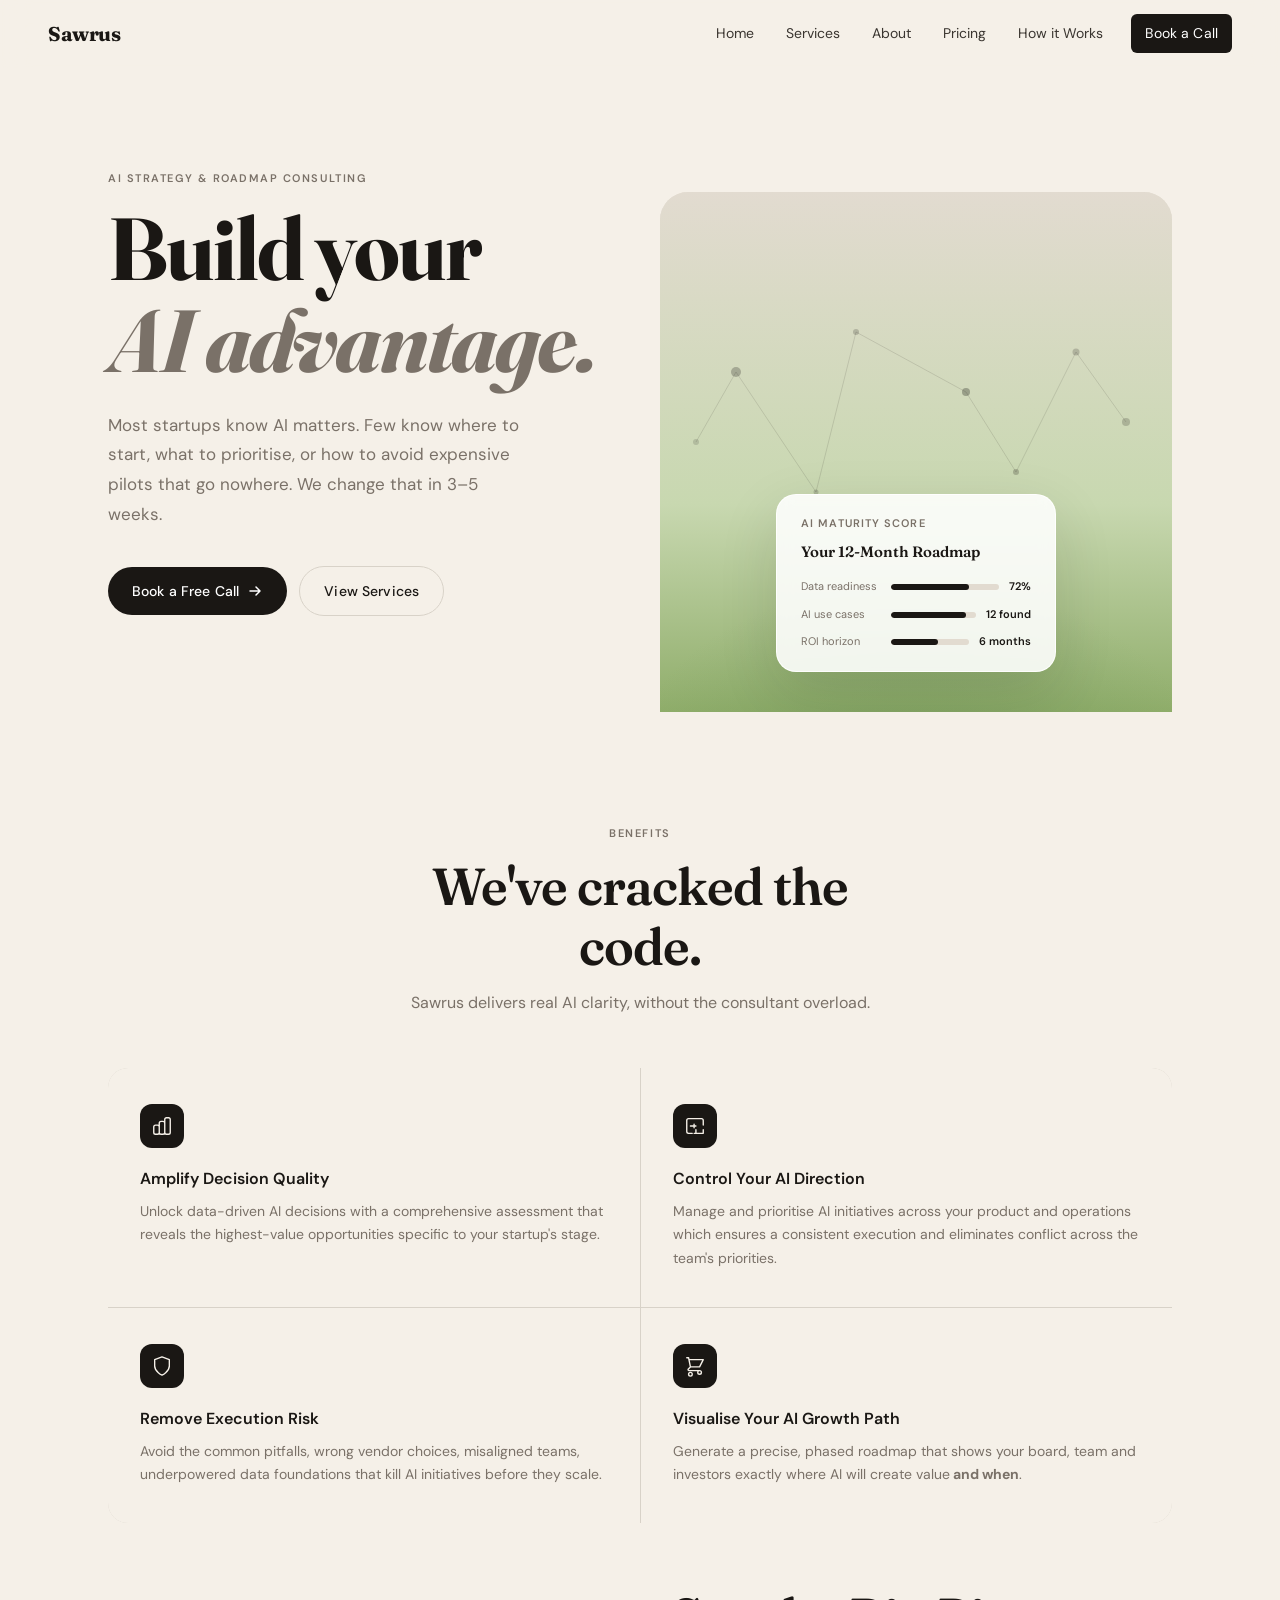
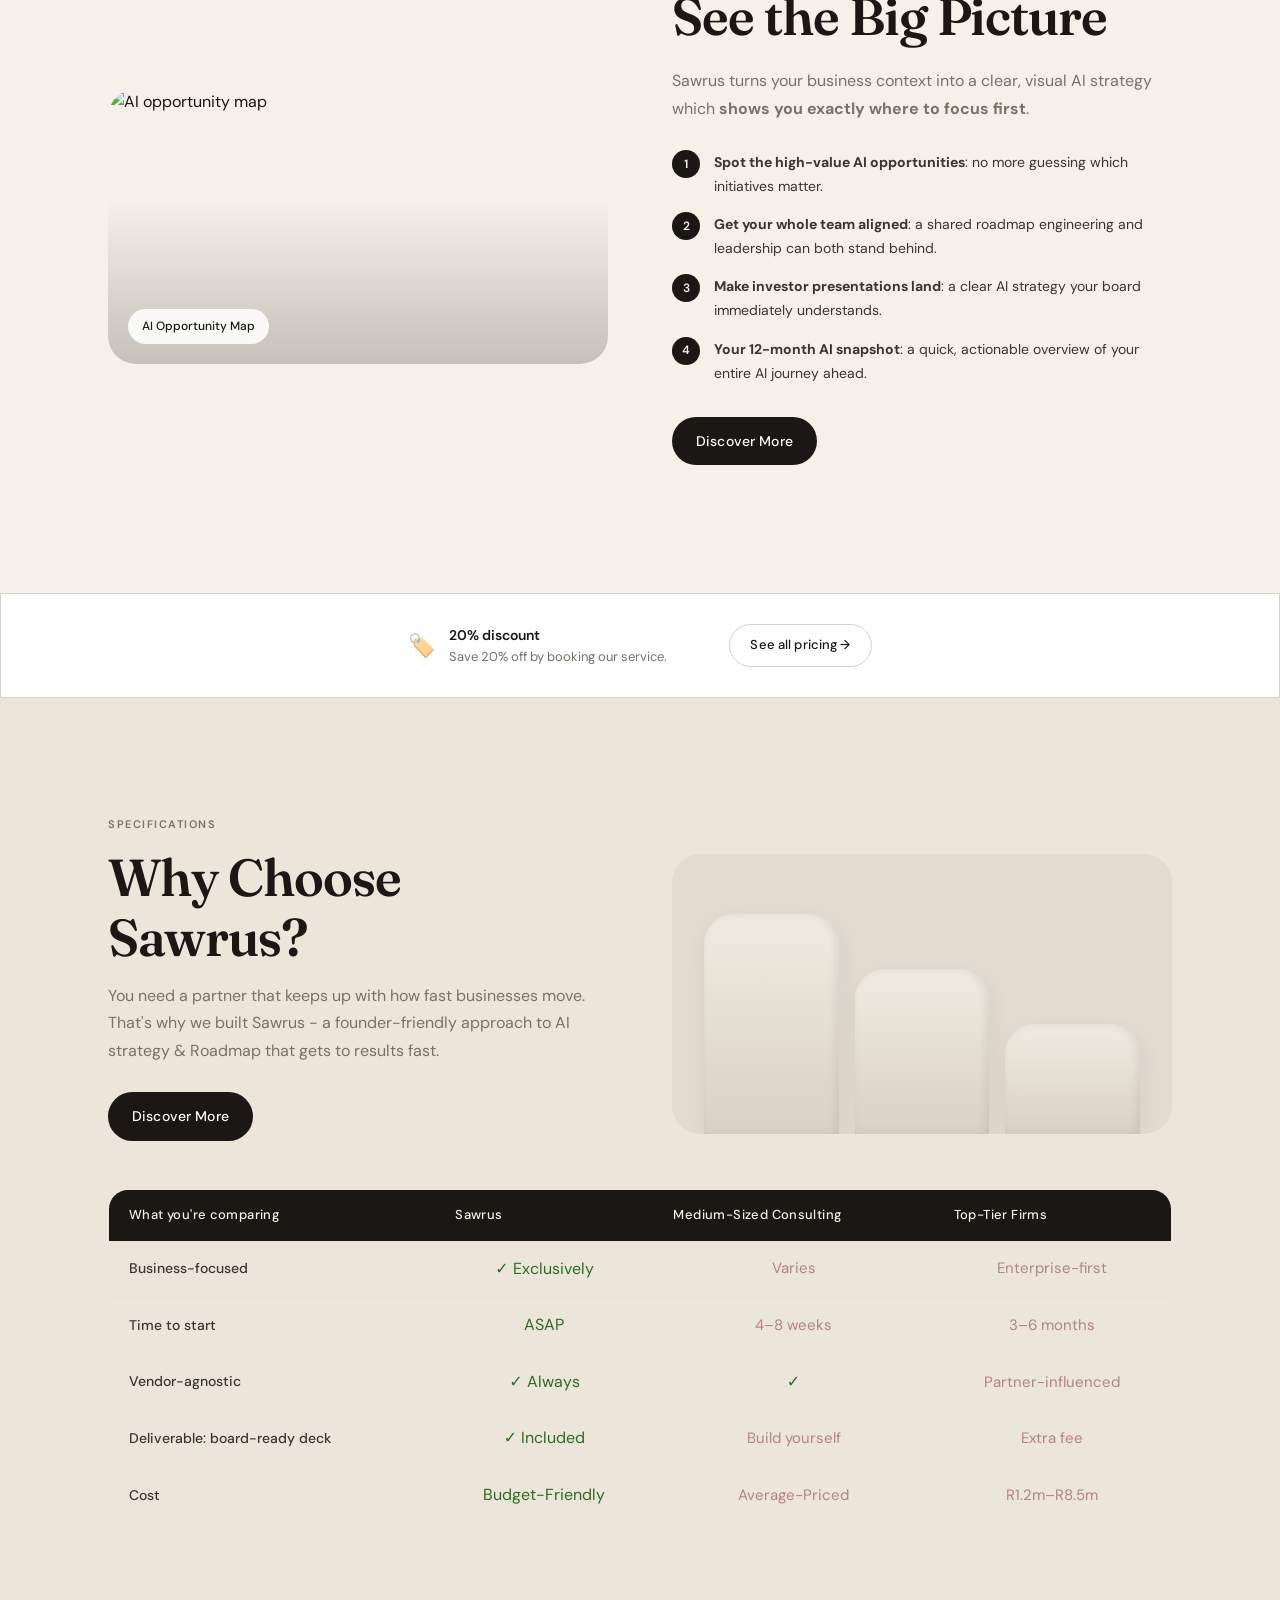
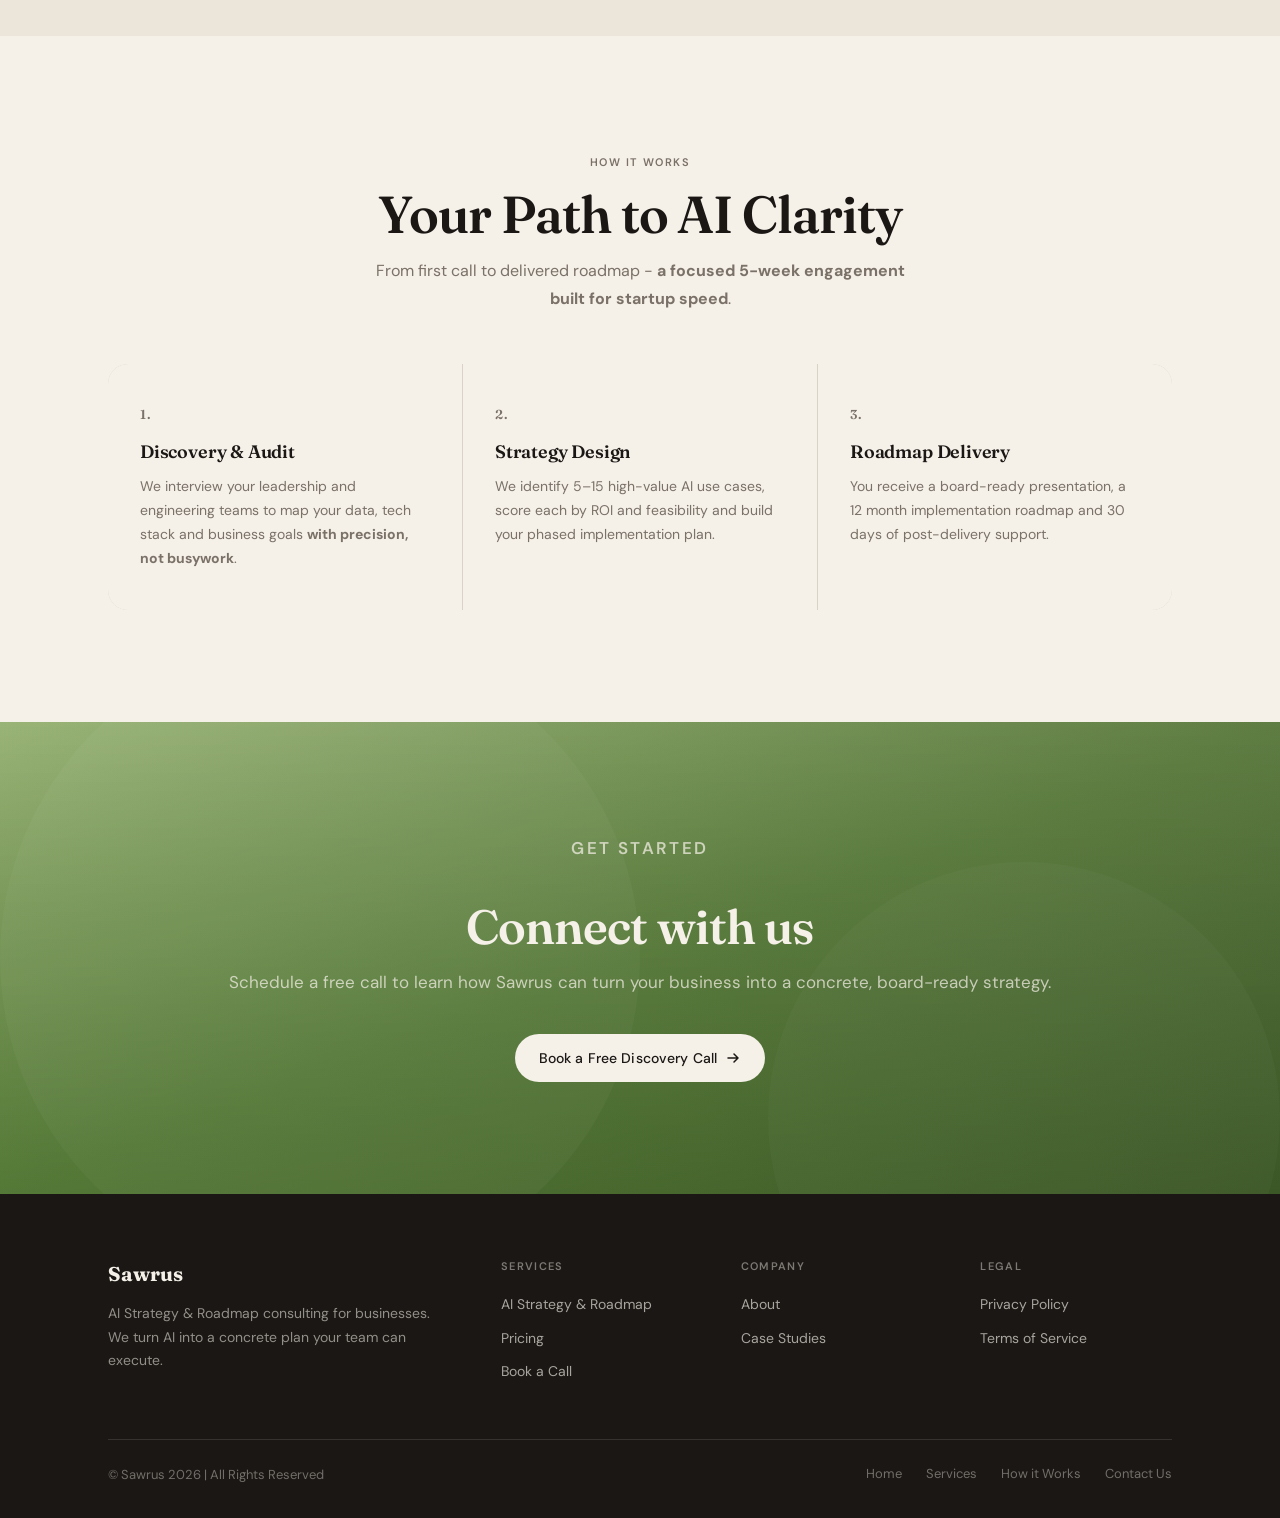
==== commit 475b83d9: "Edit * files" ====
--- a/index.html
+++ b/index.html
@@ -29,7 +29,7 @@
   <nav class="nav" id="nav">
     <a href="index.html" class="nav-logo">Sawrus</a>
     <div class="nav-links">
-      <a href="#benefits">Home</a>
+      <a href="index.html">Home</a>
       <a href="services.html">Services</a>
       <a href="about.html">About</a>
       <a href="pricing.html">Pricing</a>
@@ -166,7 +166,7 @@
       <div class="bigpicture">
         <div class="bigpicture-visual">
           <div class="bigpicture-visual-overlay">
-            <img src="/img/Map.png">
+            <img src="/img/Map.png" alt="AI opportunity map" loading="lazy" decoding="async">
           </div>
           <div class="bigpicture-visual-tag">AI Opportunity Map</div>
         </div>
--- a/styles.css
+++ b/styles.css
@@ -479,11 +479,51 @@
 /* ── BENEFITS SECTION ────────────────────────────────────────── */
 .benefits-header {
   max-width: 520px;
-  margin-bottom: 52px;
+  margin: 0 auto 52px;
+  text-align: center;
 }
 
 .benefits-header h2 {
   margin-bottom: 12px;
+}
+
+#benefits > .container > .overline {
+  display: block;
+  width: fit-content;
+  margin: 0 auto 14px;
+  text-align: center;
+}
+
+.about-values-intro {
+  max-width: 560px;
+  margin: 0 auto 48px;
+  text-align: center;
+}
+
+.services-hero-intro {
+  max-width: 720px;
+  text-align: center;
+}
+
+.services-hero-intro .overline,
+.services-hero-intro .services-inline-003,
+.services-hero-intro .services-inline-005 {
+  margin-left: auto;
+  margin-right: auto;
+}
+
+.pricing-training-intro {
+  justify-content: center;
+  text-align: center;
+}
+
+.pricing-training-intro > div {
+  max-width: 620px;
+}
+
+.pricing-training-intro .pricing-inline-011 {
+  margin-left: auto;
+  margin-right: auto;
 }
 
 .benefits-grid {
@@ -1648,6 +1688,9 @@
 .pricing-inline-009 { scroll-margin-top:80px; }
 .pricing-inline-010 { display:flex; align-items:flex-end; justify-content:space-between; flex-wrap:wrap; gap:16px; margin-bottom:40px; }
 .pricing-inline-011 { margin-top:10px; max-width:520px; }
+.pricing-inline-010.pricing-training-intro { justify-content:center; text-align:center; }
+.pricing-inline-010.pricing-training-intro > div { width:100%; max-width:620px; margin:0 auto; }
+.pricing-inline-010.pricing-training-intro .pricing-inline-011 { margin-left:auto; margin-right:auto; }
 .pricing-inline-012 { font-size:14px; color:var(--ink-soft); text-decoration:underline; white-space:nowrap; flex-shrink:0; }
 .pricing-inline-013 { display:grid; grid-template-columns:repeat(3,1fr); gap:1px; background:var(--border); border-radius:var(--radius-xl); overflow:hidden; margin-bottom:24px; }
 .pricing-inline-014 { background:var(--cream); padding:36px 30px; display:flex; flex-direction:column; }
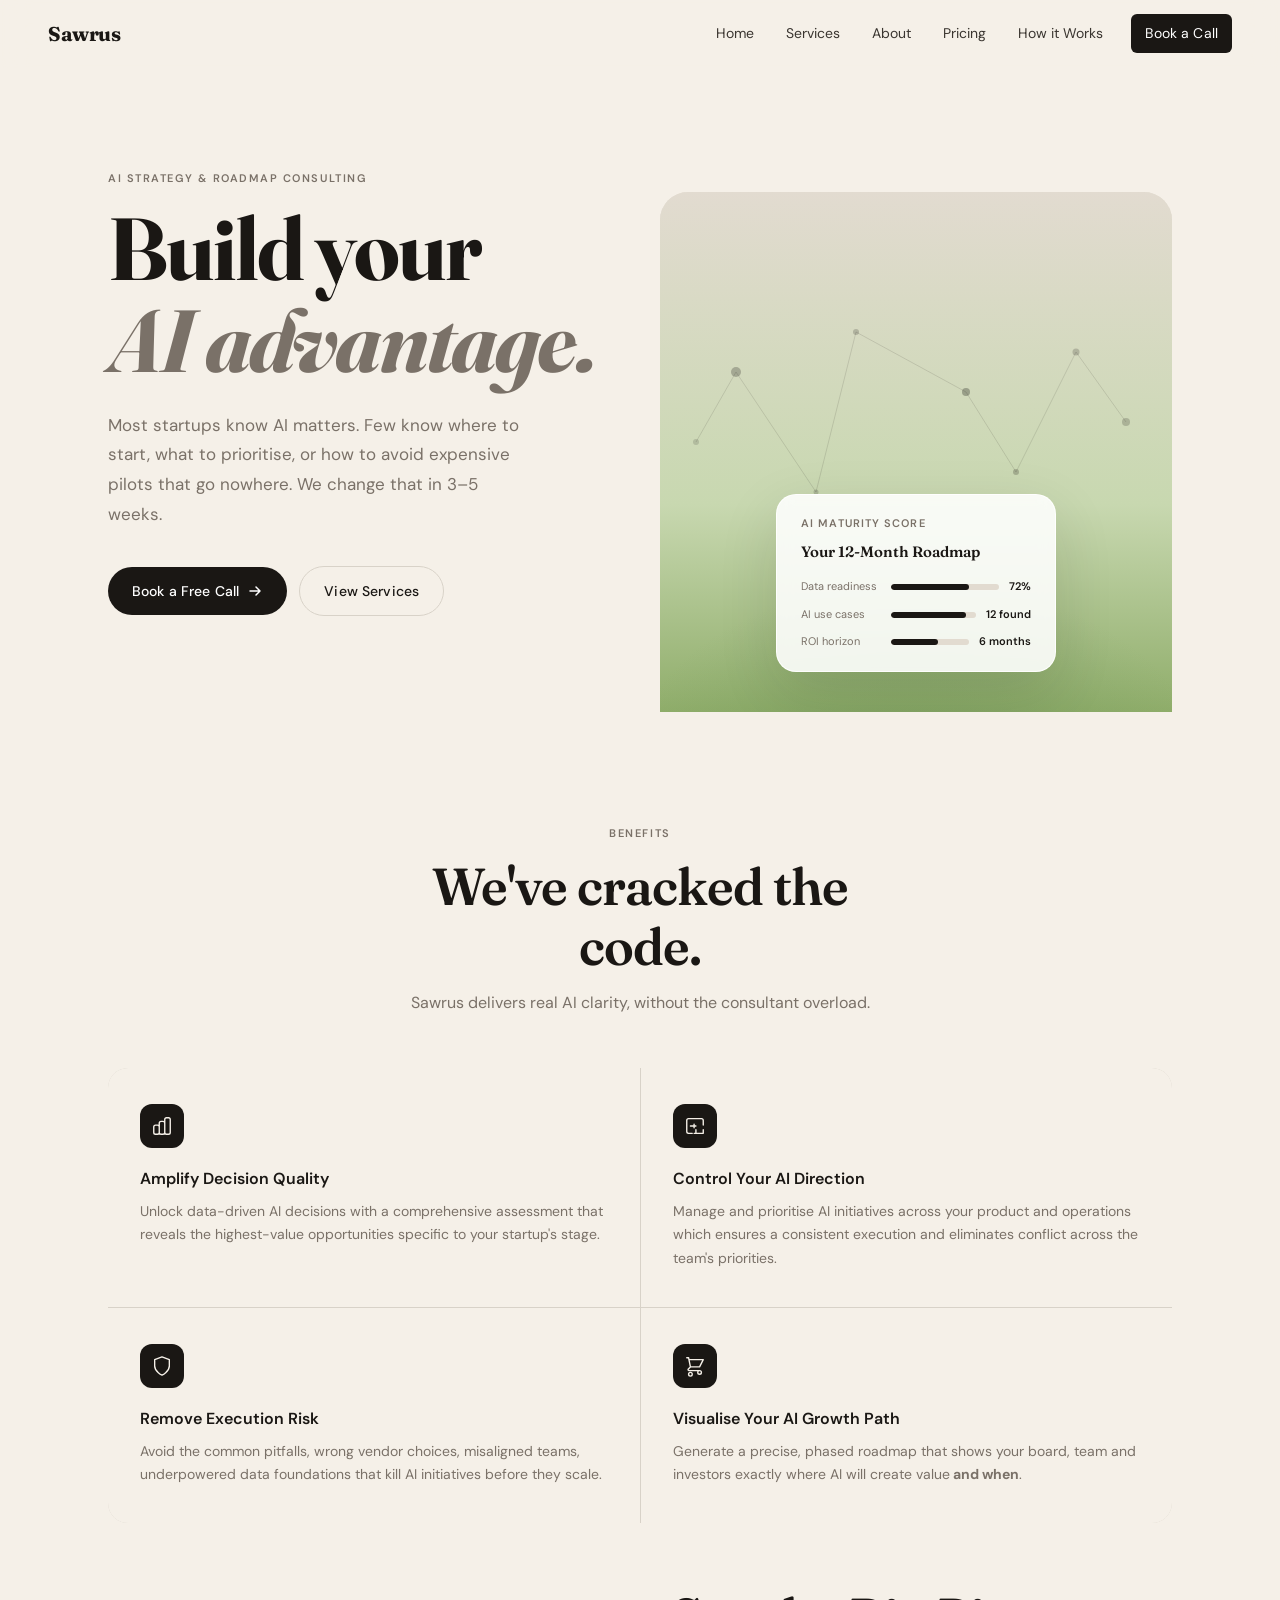
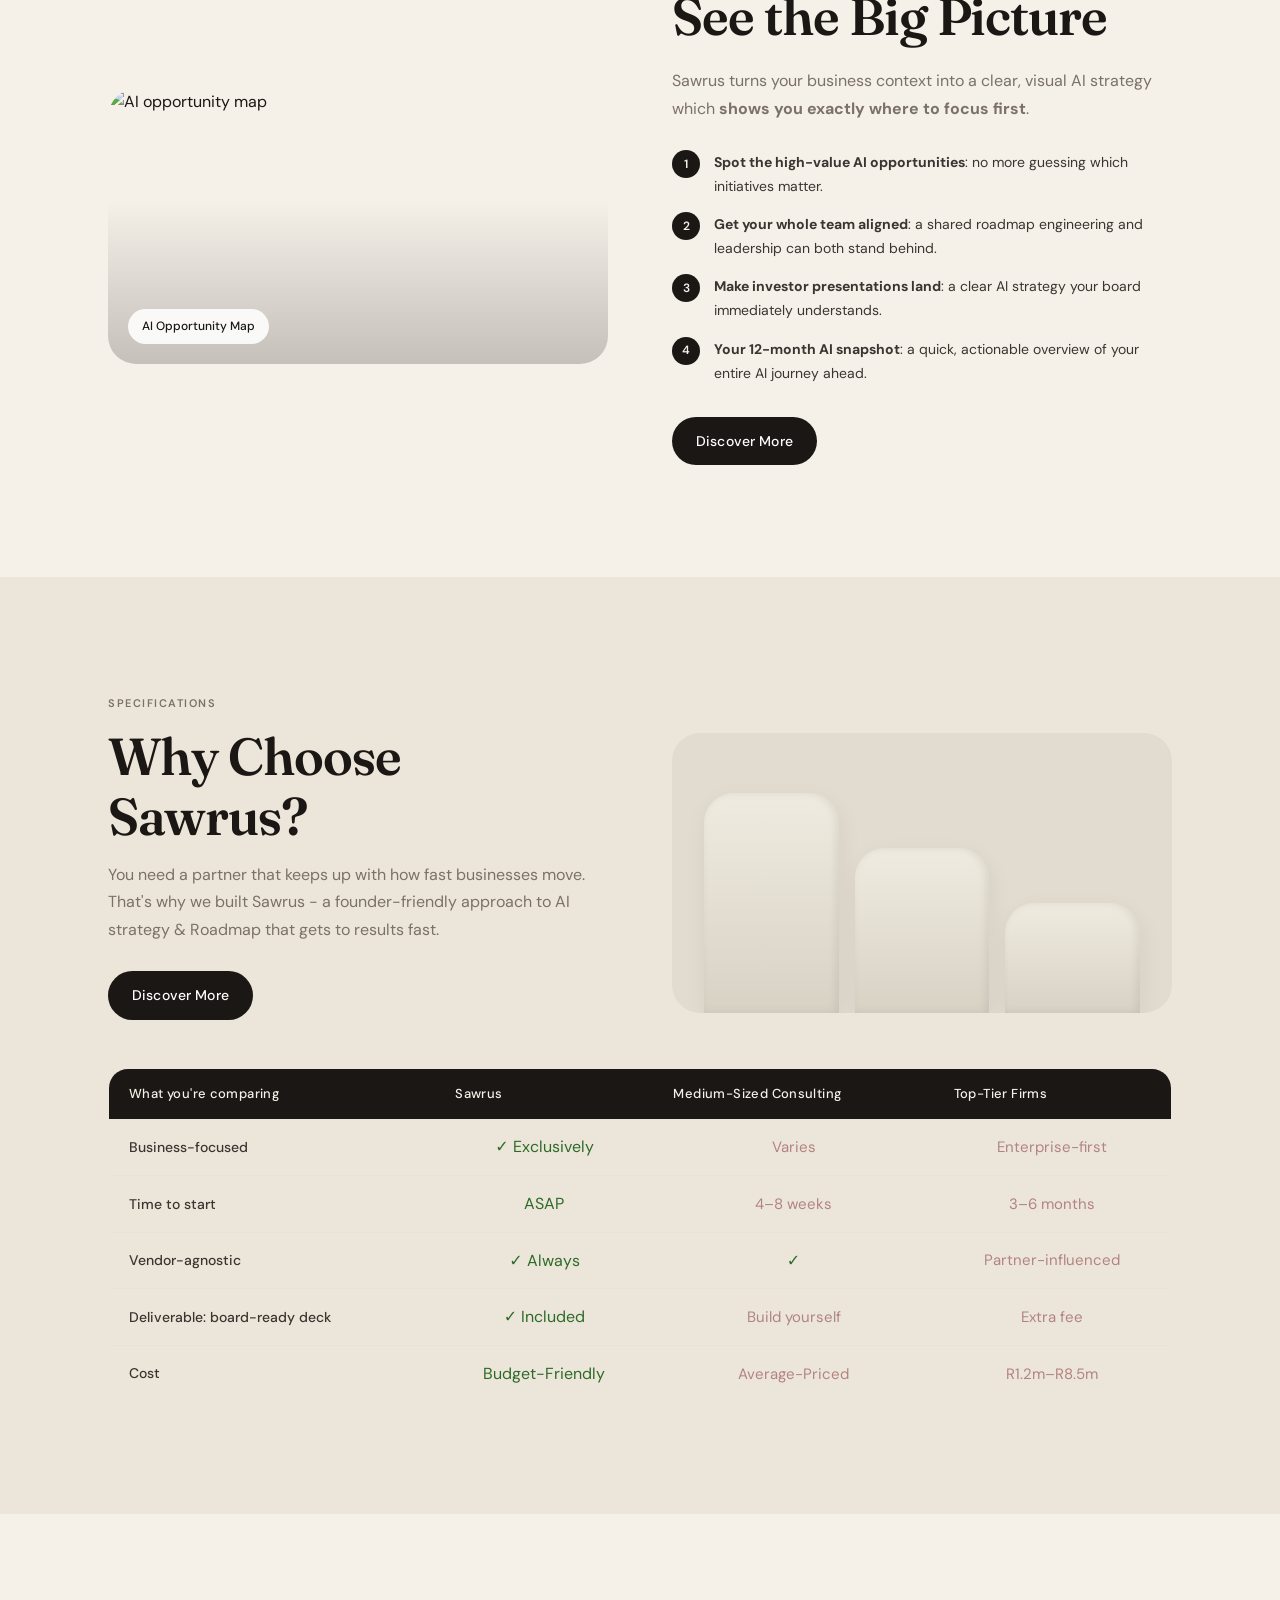
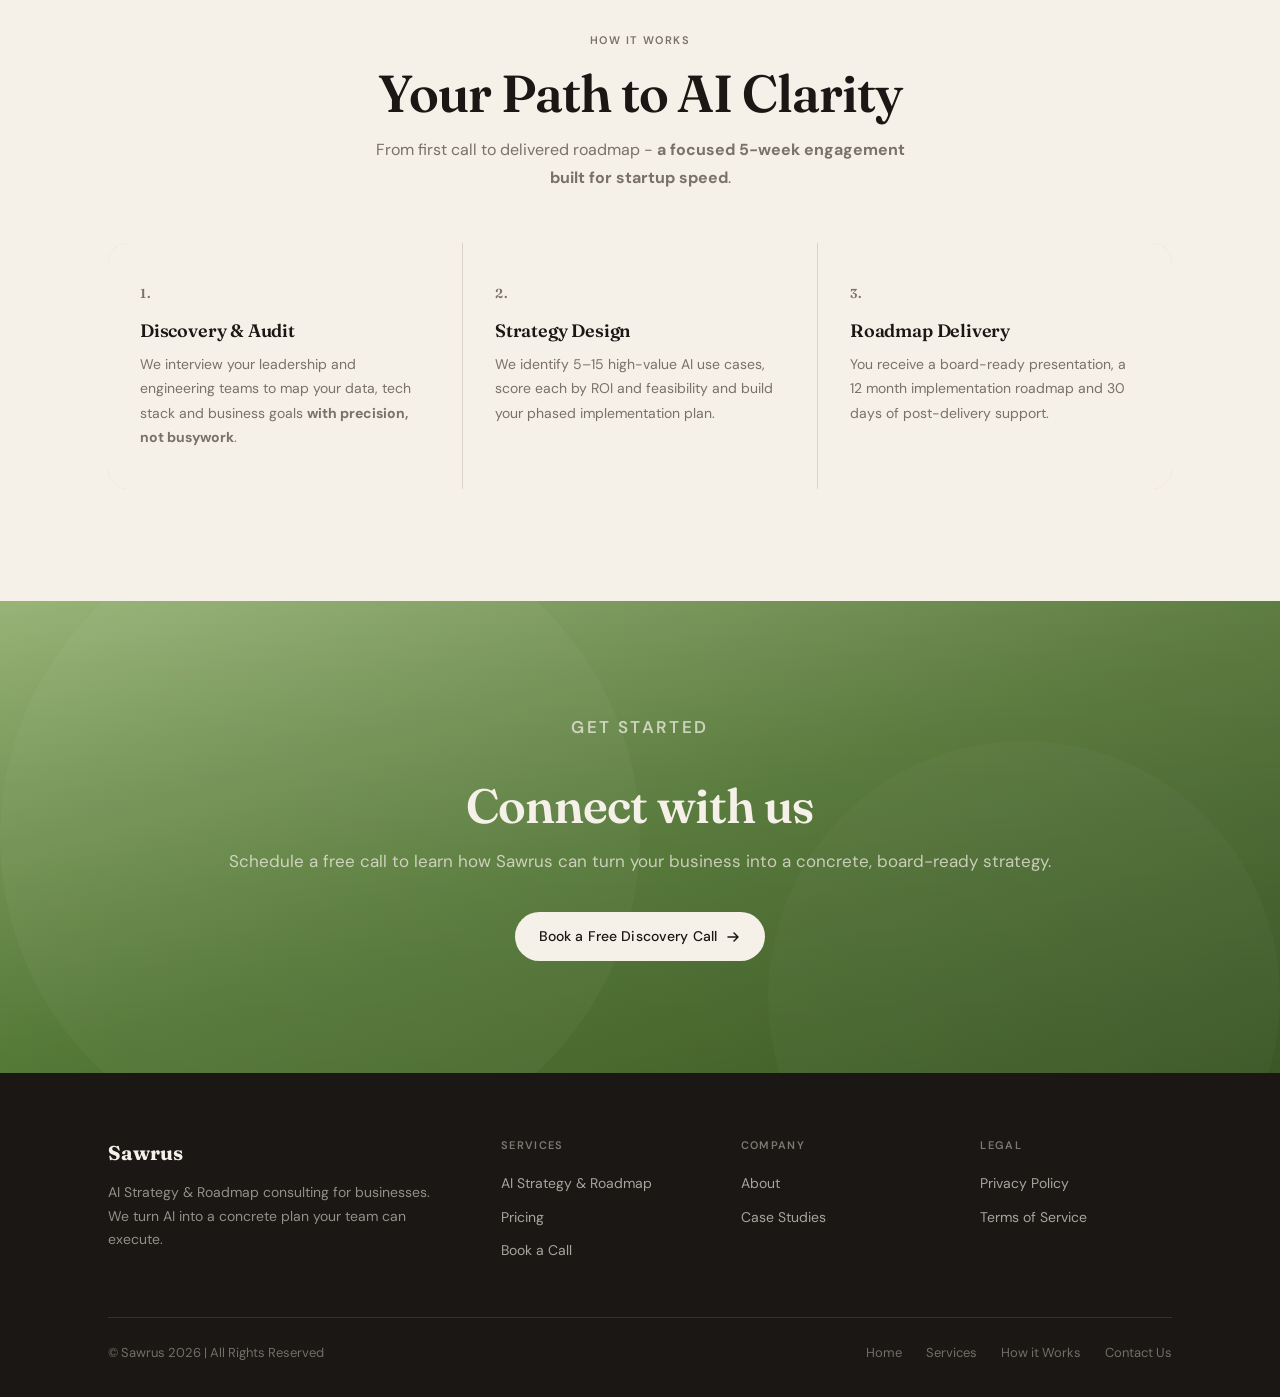
==== commit 38d47da9: "Edit Discount" ====
--- a/index.html
+++ b/index.html
@@ -204,27 +204,7 @@
     </div>
   </section>
 
-  <!-- Discount nudge -->
-  <div class="index-inline-010">
-    <div class="index-inline-011">
-      <span class="index-inline-012">
-        🏷️
-      </span>
-      <div>
-        <div class="index-inline-013">
-          20% discount
-        </div>
-        <div class="index-inline-014">
-          Save 20% off by booking our service.
-        </div>
-      </div>
-    </div>
-    <a href="pricing.html" class="btn btn-secondary index-inline-015">
-      See all pricing →
-    </a>
-  </div>
-  </div>
-  </section>
+
 
   <!-- ─── SPECS / COMPARISON ────────────────────────────────────── -->
   <section class="section section-alt" id="specs">
--- a/styles.css
+++ b/styles.css
@@ -487,7 +487,7 @@
   margin-bottom: 12px;
 }
 
-#benefits > .container > .overline {
+#benefits>.container>.overline {
   display: block;
   width: fit-content;
   margin: 0 auto 14px;
@@ -517,7 +517,7 @@
   text-align: center;
 }
 
-.pricing-training-intro > div {
+.pricing-training-intro>div {
   max-width: 620px;
 }
 
@@ -1444,626 +1444,1898 @@
 /* === Extracted HTML Styles: START === */
 
 /* about.html inline styles */
-.about-inline-002 { padding-top:calc(var(--nav-h) + clamp(56px,8vw,96px)); padding-bottom:clamp(40px,6vw,72px); }
-.about-inline-003 { display:grid; grid-template-columns:1fr 1fr; gap:64px; align-items:center; }
-.about-inline-004 { font-size:clamp(40px,6vw,76px); margin-bottom:24px; }
-.about-inline-005 { font-style:italic; color:var(--muted); }
-.about-inline-006 { font-size:clamp(15px,1.4vw,18px); max-width:440px; }
-.about-inline-007 { height:420px; border-radius:var(--radius-xl); overflow:hidden; background:var(--cream-deeper); position:relative; }
-.about-inline-008 { position:absolute; inset:0; background:linear-gradient(135deg, #E8E4D8 0%, #C8C0B0 40%, #A8A090 100%); }
-.about-inline-009 { position:absolute; inset:0; width:100%; height:100%; opacity:.12; }
-.about-inline-010 { position:absolute; top:40px; left:40px; background:rgba(255,255,255,.88); backdrop-filter:blur(8px); border-radius:var(--radius-lg); padding:20px 24px; box-shadow:0 8px 32px rgba(26,23,20,.1); }
-.about-inline-011 { font-size:11px; font-weight:600; letter-spacing:.1em; text-transform:uppercase; color:var(--muted); margin-bottom:6px; }
-.about-inline-012 { font-family:var(--font-display); font-size:28px; font-weight:700; color:var(--ink); line-height:1; }
-.about-inline-013 { position:absolute; bottom:40px; right:40px; background:var(--ink); border-radius:var(--radius-lg); padding:20px 24px; box-shadow:0 8px 32px rgba(26,23,20,.2); }
-.about-inline-014 { font-size:11px; font-weight:600; letter-spacing:.1em; text-transform:uppercase; color:rgba(245,240,232,.55); margin-bottom:6px; }
-.about-inline-015 { font-family:var(--font-display); font-size:28px; font-weight:700; color:var(--cream); line-height:1; }
-.about-inline-016 { position:absolute; bottom:40px; left:40px; background:rgba(255,255,255,.88); backdrop-filter:blur(8px); border-radius:var(--radius-lg); padding:20px 24px; box-shadow:0 8px 32px rgba(26,23,20,.1); }
-.about-inline-017 { font-family:var(--font-display); font-size:16px; font-weight:700; color:var(--ink); line-height:1.3; }
-.about-inline-018 { max-width:760px; margin:0 auto; text-align:center; }
-.about-inline-019 { margin-bottom:24px; }
-.about-inline-020 { font-size:clamp(15px,1.4vw,18px); line-height:1.8; }
-.about-inline-021 { margin-bottom:48px; max-width:480px; }
-.about-inline-022 { display:grid; grid-template-columns:1fr 1fr; gap:1px; background:var(--border); border-radius:var(--radius-lg); overflow:hidden; }
-.about-inline-023 { background:var(--cream); padding:40px 36px; transition:background var(--T); }
-.about-inline-024 { font-family:var(--font-display); font-size:48px; font-weight:700; color:var(--ink); opacity:.1; line-height:1; margin-bottom:16px; }
-.about-inline-025 { margin-bottom:12px; font-size:20px; }
-.about-inline-026 { font-size:15px; }
-.about-inline-027 { justify-content:center; align-items:center; text-align:center; max-width:600px; }
-.about-inline-028 { margin-bottom:15px; max-width:520px; }
-.about-inline-029 { max-width:560px; font-size:15px; }
-.about-inline-030 { display:grid; background:var(--border); border-radius:var(--radius-lg); overflow:hidden; }
-.about-inline-031 { background:var(--cream); padding:36px 32px; }
-.about-inline-032 { width:64px; height:64px; border-radius:50%; color:var(--cream); font-family:var(--font-display); font-size:22px; font-weight:700; display:flex; align-items:center; justify-content:center; }
-.about-inline-033 { font-size:17px; margin-bottom:4px; color:var(--ink); }
-.about-inline-034 { font-size:13px; color:var(--muted); font-weight:500; }
-.about-inline-035 { font-size:14px; }
-.about-inline-036 { background:var(--cream); padding:36px 32px; margin-top: -100px; }
-.about-inline-037 { width:445px; height:445px; border-radius:50%; color:var(--cream); display:flex; align-items:center; justify-content:center; margin:0 auto 20px; }
-.about-inline-038 { font-size:25px; margin-bottom:4px; color:var(--ink); }
-.about-inline-039 { font-size:13px; color:var(--muted); font-weight:500; margin-bottom:16px; }
-.about-inline-040 { width:64px; height:64px; border-radius:50%; color:var(--cream); font-family:var(--font-display); font-size:22px; font-weight:700; display:flex; align-items:center; justify-content:center; margin-bottom:20px; }
-.about-inline-041 { font-size:13px; color:var(--muted); font-weight:500; margin-bottom:14px; }
-.about-inline-042 { position:relative; }
-.about-inline-043 { color:rgba(245,240,232,.6); }
-.about-inline-044 { display:flex; gap:24px; }
-.about-inline-045 { font-size:13px; color:rgba(245,240,232,.4); transition:color .2s; }
+.about-inline-002 {
+  padding-top: calc(var(--nav-h) + clamp(56px, 8vw, 96px));
+  padding-bottom: clamp(40px, 6vw, 72px);
+}
+
+.about-inline-003 {
+  display: grid;
+  grid-template-columns: 1fr 1fr;
+  gap: 64px;
+  align-items: center;
+}
+
+.about-inline-004 {
+  font-size: clamp(40px, 6vw, 76px);
+  margin-bottom: 24px;
+}
+
+.about-inline-005 {
+  font-style: italic;
+  color: var(--muted);
+}
+
+.about-inline-006 {
+  font-size: clamp(15px, 1.4vw, 18px);
+  max-width: 440px;
+}
+
+.about-inline-007 {
+  height: 420px;
+  border-radius: var(--radius-xl);
+  overflow: hidden;
+  background: var(--cream-deeper);
+  position: relative;
+}
+
+.about-inline-008 {
+  position: absolute;
+  inset: 0;
+  background: linear-gradient(135deg, #E8E4D8 0%, #C8C0B0 40%, #A8A090 100%);
+}
+
+.about-inline-009 {
+  position: absolute;
+  inset: 0;
+  width: 100%;
+  height: 100%;
+  opacity: .12;
+}
+
+.about-inline-010 {
+  position: absolute;
+  top: 40px;
+  left: 40px;
+  background: rgba(255, 255, 255, .88);
+  backdrop-filter: blur(8px);
+  border-radius: var(--radius-lg);
+  padding: 20px 24px;
+  box-shadow: 0 8px 32px rgba(26, 23, 20, .1);
+}
+
+.about-inline-011 {
+  font-size: 11px;
+  font-weight: 600;
+  letter-spacing: .1em;
+  text-transform: uppercase;
+  color: var(--muted);
+  margin-bottom: 6px;
+}
+
+.about-inline-012 {
+  font-family: var(--font-display);
+  font-size: 28px;
+  font-weight: 700;
+  color: var(--ink);
+  line-height: 1;
+}
+
+.about-inline-013 {
+  position: absolute;
+  bottom: 40px;
+  right: 40px;
+  background: var(--ink);
+  border-radius: var(--radius-lg);
+  padding: 20px 24px;
+  box-shadow: 0 8px 32px rgba(26, 23, 20, .2);
+}
+
+.about-inline-014 {
+  font-size: 11px;
+  font-weight: 600;
+  letter-spacing: .1em;
+  text-transform: uppercase;
+  color: rgba(245, 240, 232, .55);
+  margin-bottom: 6px;
+}
+
+.about-inline-015 {
+  font-family: var(--font-display);
+  font-size: 28px;
+  font-weight: 700;
+  color: var(--cream);
+  line-height: 1;
+}
+
+.about-inline-016 {
+  position: absolute;
+  bottom: 40px;
+  left: 40px;
+  background: rgba(255, 255, 255, .88);
+  backdrop-filter: blur(8px);
+  border-radius: var(--radius-lg);
+  padding: 20px 24px;
+  box-shadow: 0 8px 32px rgba(26, 23, 20, .1);
+}
+
+.about-inline-017 {
+  font-family: var(--font-display);
+  font-size: 16px;
+  font-weight: 700;
+  color: var(--ink);
+  line-height: 1.3;
+}
+
+.about-inline-018 {
+  max-width: 760px;
+  margin: 0 auto;
+  text-align: center;
+}
+
+.about-inline-019 {
+  margin-bottom: 24px;
+}
+
+.about-inline-020 {
+  font-size: clamp(15px, 1.4vw, 18px);
+  line-height: 1.8;
+}
+
+.about-inline-021 {
+  margin-bottom: 48px;
+  max-width: 480px;
+}
+
+.about-inline-022 {
+  display: grid;
+  grid-template-columns: 1fr 1fr;
+  gap: 1px;
+  background: var(--border);
+  border-radius: var(--radius-lg);
+  overflow: hidden;
+}
+
+.about-inline-023 {
+  background: var(--cream);
+  padding: 40px 36px;
+  transition: background var(--T);
+}
+
+.about-inline-024 {
+  font-family: var(--font-display);
+  font-size: 48px;
+  font-weight: 700;
+  color: var(--ink);
+  opacity: .1;
+  line-height: 1;
+  margin-bottom: 16px;
+}
+
+.about-inline-025 {
+  margin-bottom: 12px;
+  font-size: 20px;
+}
+
+.about-inline-026 {
+  font-size: 15px;
+}
+
+.about-inline-027 {
+  justify-content: center;
+  align-items: center;
+  text-align: center;
+  max-width: 600px;
+}
+
+.about-inline-028 {
+  margin-bottom: 15px;
+  max-width: 520px;
+}
+
+.about-inline-029 {
+  max-width: 560px;
+  font-size: 15px;
+}
+
+.about-inline-030 {
+  display: grid;
+  background: var(--border);
+  border-radius: var(--radius-lg);
+  overflow: hidden;
+}
+
+.about-inline-031 {
+  background: var(--cream);
+  padding: 36px 32px;
+}
+
+.about-inline-032 {
+  width: 64px;
+  height: 64px;
+  border-radius: 50%;
+  color: var(--cream);
+  font-family: var(--font-display);
+  font-size: 22px;
+  font-weight: 700;
+  display: flex;
+  align-items: center;
+  justify-content: center;
+}
+
+.about-inline-033 {
+  font-size: 17px;
+  margin-bottom: 4px;
+  color: var(--ink);
+}
+
+.about-inline-034 {
+  font-size: 13px;
+  color: var(--muted);
+  font-weight: 500;
+}
+
+.about-inline-035 {
+  font-size: 14px;
+}
+
+.about-inline-036 {
+  background: var(--cream);
+  padding: 36px 32px;
+  margin-top: -100px;
+}
+
+.about-inline-037 {
+  width: 445px;
+  height: 445px;
+  border-radius: 50%;
+  color: var(--cream);
+  display: flex;
+  align-items: center;
+  justify-content: center;
+  margin: 0 auto 20px;
+}
+
+.about-inline-038 {
+  font-size: 25px;
+  margin-bottom: 4px;
+  color: var(--ink);
+}
+
+.about-inline-039 {
+  font-size: 13px;
+  color: var(--muted);
+  font-weight: 500;
+  margin-bottom: 16px;
+}
+
+.about-inline-040 {
+  width: 64px;
+  height: 64px;
+  border-radius: 50%;
+  color: var(--cream);
+  font-family: var(--font-display);
+  font-size: 22px;
+  font-weight: 700;
+  display: flex;
+  align-items: center;
+  justify-content: center;
+  margin-bottom: 20px;
+}
+
+.about-inline-041 {
+  font-size: 13px;
+  color: var(--muted);
+  font-weight: 500;
+  margin-bottom: 14px;
+}
+
+.about-inline-042 {
+  position: relative;
+}
+
+.about-inline-043 {
+  color: rgba(245, 240, 232, .6);
+}
+
+.about-inline-044 {
+  display: flex;
+  gap: 24px;
+}
+
+.about-inline-045 {
+  font-size: 13px;
+  color: rgba(245, 240, 232, .4);
+  transition: color .2s;
+}
 
 /* case-studies.html embedded styles */
-  .case-card {
-        background: var(--white);
-        border: 1px solid var(--border);
-        border-radius: var(--radius-xl);
-        overflow: hidden;
-        transition: box-shadow var(--T), transform var(--T);
-      }
-
-      .case-card:hover {
-        box-shadow: 0 12px 48px rgba(26, 23, 20, .08);
-        transform: translateY(-2px);
-      }
-
-      .case-visual {
-        height: 220px;
-        position: relative;
-        overflow: hidden;
-      }
-
-      .case-body {
-        padding: 36px 32px;
-      }
-
-      .case-tag {
-        display: inline-block;
-        font-size: 11px;
-        font-weight: 600;
-        letter-spacing: .1em;
-        text-transform: uppercase;
-        color: var(--muted);
-        background: var(--cream);
-        border: 1px solid var(--border);
-        padding: 4px 12px;
-        border-radius: var(--radius-pill);
-        margin-bottom: 16px;
-      }
-
-      .case-title {
-        font-family: var(--font-display);
-        font-size: clamp(18px, 2vw, 22px);
-        font-weight: 600;
-        color: var(--ink);
-        line-height: 1.25;
-        margin-bottom: 12px;
-      }
-
-      .case-excerpt {
-        font-size: 14px;
-        color: var(--muted);
-        line-height: 1.72;
-        margin-bottom: 24px;
-      }
-
-      .case-metrics {
-        display: flex;
-        gap: 20px;
-        flex-wrap: wrap;
-        padding-top: 20px;
-        border-top: 1px solid var(--border-light);
-      }
-
-      .case-metric-val {
-        font-family: var(--font-display);
-        font-size: 22px;
-        font-weight: 700;
-        color: var(--ink);
-        line-height: 1;
-        margin-bottom: 3px;
-      }
-
-      .case-metric-lbl {
-        font-size: 12px;
-        color: var(--muted);
-      }
-
-      .case-read {
-        display: inline-flex;
-        align-items: center;
-        gap: 6px;
-        font-size: 14px;
-        font-weight: 500;
-        color: var(--ink);
-        margin-top: 20px;
-        transition: gap var(--T);
-      }
-
-      .case-read:hover {
-        gap: 10px;
-      }
+.case-card {
+  background: var(--white);
+  border: 1px solid var(--border);
+  border-radius: var(--radius-xl);
+  overflow: hidden;
+  transition: box-shadow var(--T), transform var(--T);
+}
+
+.case-card:hover {
+  box-shadow: 0 12px 48px rgba(26, 23, 20, .08);
+  transform: translateY(-2px);
+}
+
+.case-visual {
+  height: 220px;
+  position: relative;
+  overflow: hidden;
+}
+
+.case-body {
+  padding: 36px 32px;
+}
+
+.case-tag {
+  display: inline-block;
+  font-size: 11px;
+  font-weight: 600;
+  letter-spacing: .1em;
+  text-transform: uppercase;
+  color: var(--muted);
+  background: var(--cream);
+  border: 1px solid var(--border);
+  padding: 4px 12px;
+  border-radius: var(--radius-pill);
+  margin-bottom: 16px;
+}
+
+.case-title {
+  font-family: var(--font-display);
+  font-size: clamp(18px, 2vw, 22px);
+  font-weight: 600;
+  color: var(--ink);
+  line-height: 1.25;
+  margin-bottom: 12px;
+}
+
+.case-excerpt {
+  font-size: 14px;
+  color: var(--muted);
+  line-height: 1.72;
+  margin-bottom: 24px;
+}
+
+.case-metrics {
+  display: flex;
+  gap: 20px;
+  flex-wrap: wrap;
+  padding-top: 20px;
+  border-top: 1px solid var(--border-light);
+}
+
+.case-metric-val {
+  font-family: var(--font-display);
+  font-size: 22px;
+  font-weight: 700;
+  color: var(--ink);
+  line-height: 1;
+  margin-bottom: 3px;
+}
+
+.case-metric-lbl {
+  font-size: 12px;
+  color: var(--muted);
+}
+
+.case-read {
+  display: inline-flex;
+  align-items: center;
+  gap: 6px;
+  font-size: 14px;
+  font-weight: 500;
+  color: var(--ink);
+  margin-top: 20px;
+  transition: gap var(--T);
+}
+
+.case-read:hover {
+  gap: 10px;
+}
 
 /* case-studies.html inline styles */
-.case-studies-inline-001 { padding-top:calc(var(--nav-h) + clamp(56px,8vw,96px)); padding-bottom:clamp(40px,5vw,64px); }
-.case-studies-inline-002 { max-width:700px; margin-bottom:20px; }
-.case-studies-inline-003 { font-style:italic; color:var(--muted); }
-.case-studies-inline-004 { max-width:520px; font-size:clamp(15px,1.4vw,17px); }
-.case-studies-inline-005 { padding-top:0; }
-.case-studies-inline-006 { background:var(--ink); border-radius:var(--radius-xl); overflow:hidden; margin-bottom:20px; display:grid; grid-template-columns:1fr 1fr; min-height:480px; }
-.case-studies-inline-007 { padding:clamp(36px,5vw,60px); display:flex; flex-direction:column; justify-content:space-between; }
-.case-studies-inline-008 { display:flex; gap:10px; margin-bottom:28px; flex-wrap:wrap; }
-.case-studies-inline-009 { font-size:11px; font-weight:600; letter-spacing:.1em; text-transform:uppercase; color:rgba(245,240,232,.5); background:rgba(245,240,232,.1); padding:4px 12px; border-radius:var(--radius-pill); }
-.case-studies-inline-010 { color:var(--cream); font-size:clamp(24px,3vw,36px); margin-bottom:20px; max-width:420px; }
-.case-studies-inline-011 { font-size:15px; color:rgba(245,240,232,.65); line-height:1.75; margin-bottom:32px; max-width:400px; }
-.case-studies-inline-012 { width:fit-content; }
-.case-studies-inline-013 { display:flex; gap:32px; padding-top:32px; border-top:1px solid rgba(245,240,232,.12); margin-top:32px; flex-wrap:wrap; }
-.case-studies-inline-014 { font-family:var(--font-display); font-size:32px; font-weight:700; color:var(--cream); line-height:1; margin-bottom:4px; }
-.case-studies-inline-015 { font-size:12px; color:rgba(245,240,232,.5); }
-.case-studies-inline-016 { background:linear-gradient(160deg, #8FAD6A 0%, #4D7030 50%, #2A4018 100%); position:relative; overflow:hidden; }
-.case-studies-inline-017 { position:absolute; inset:0; background:url('data:image/svg+xml,%3Csvg xmlns=%22http://www.w3.org/2000/svg%22 width=%22400%22 height=%22480%22%3E%3Ccircle cx=%22200%22 cy=%22200%22 r=%22180%22 fill=%22rgba(255,255,255,.05)%22/%3E%3Ccircle cx=%22200%22 cy=%22200%22 r=%22120%22 fill=%22rgba(255,255,255,.05)%22/%3E%3Ccircle cx=%22200%22 cy=%22200%22 r=%2260%22 fill=%22rgba(255,255,255,.08)%22/%3E%3C/svg%3E') center/cover; }
-.case-studies-inline-018 { position:absolute; bottom:32px; left:32px; right:32px; background:rgba(255,255,255,.12); backdrop-filter:blur(8px); border-radius:var(--radius-lg); padding:20px 24px; border:1px solid rgba(255,255,255,.15); }
-.case-studies-inline-019 { font-size:13px; font-style:italic; color:rgba(255,255,255,.9); line-height:1.65; margin-bottom:12px; }
-.case-studies-inline-020 { font-size:12px; font-weight:600; color:rgba(255,255,255,.6); }
-.case-studies-inline-021 { display:grid; grid-template-columns:repeat(3,1fr); gap:20px; margin-bottom:20px; }
-.case-studies-inline-022 { background:linear-gradient(135deg, #D4C8B8 0%, #9A8E7E 100%); }
-.case-studies-inline-023 { position:absolute; inset:0; display:flex; align-items:center; justify-content:center; }
-.case-studies-inline-024 { text-align:center; }
-.case-studies-inline-025 { font-family:var(--font-display); font-size:56px; font-weight:700; color:rgba(26,23,20,.15); line-height:1; }
-.case-studies-inline-026 { font-family:var(--font-display); font-size:18px; font-weight:600; color:rgba(26,23,20,.4); }
-.case-studies-inline-027 { background:linear-gradient(135deg, #B8C8D8 0%, #6A8090 100%); }
-.case-studies-inline-028 { background:linear-gradient(135deg, #D8C8B4 0%, #907060 100%); }
-.case-studies-inline-029 { display:grid; grid-template-columns:repeat(2,1fr); gap:20px; }
-.case-studies-inline-030 { display:grid; grid-template-columns:1fr 1fr; min-height:280px; }
-.case-studies-inline-031 { height:auto; background:linear-gradient(160deg, #C8D0B8 0%, #789060 100%); }
-.case-studies-inline-032 { font-family:var(--font-display); font-size:40px; font-weight:700; color:rgba(26,23,20,.2); line-height:1; text-align:center; }
-.case-studies-inline-033 { height:auto; background:linear-gradient(160deg, #D0C4D8 0%, #806890 100%); }
-.case-studies-inline-034 { text-align:center; margin-bottom:48px; }
-.case-studies-inline-035 { display:grid; grid-template-columns:repeat(3,1fr); gap:1px; background:var(--border); border-radius:var(--radius-lg); overflow:hidden; }
-.case-studies-inline-036 { background:var(--cream); padding:32px 28px; }
-.case-studies-inline-037 { font-size:15px; font-style:italic; font-family:var(--font-display); color:var(--ink); line-height:1.6; margin-bottom:20px; }
-.case-studies-inline-038 { font-size:13px; font-weight:600; color:var(--ink-soft); }
-.case-studies-inline-039 { position:relative; }
+.case-studies-inline-001 {
+  padding-top: calc(var(--nav-h) + clamp(56px, 8vw, 96px));
+  padding-bottom: clamp(40px, 5vw, 64px);
+}
+
+.case-studies-inline-002 {
+  max-width: 700px;
+  margin-bottom: 20px;
+}
+
+.case-studies-inline-003 {
+  font-style: italic;
+  color: var(--muted);
+}
+
+.case-studies-inline-004 {
+  max-width: 520px;
+  font-size: clamp(15px, 1.4vw, 17px);
+}
+
+.case-studies-inline-005 {
+  padding-top: 0;
+}
+
+.case-studies-inline-006 {
+  background: var(--ink);
+  border-radius: var(--radius-xl);
+  overflow: hidden;
+  margin-bottom: 20px;
+  display: grid;
+  grid-template-columns: 1fr 1fr;
+  min-height: 480px;
+}
+
+.case-studies-inline-007 {
+  padding: clamp(36px, 5vw, 60px);
+  display: flex;
+  flex-direction: column;
+  justify-content: space-between;
+}
+
+.case-studies-inline-008 {
+  display: flex;
+  gap: 10px;
+  margin-bottom: 28px;
+  flex-wrap: wrap;
+}
+
+.case-studies-inline-009 {
+  font-size: 11px;
+  font-weight: 600;
+  letter-spacing: .1em;
+  text-transform: uppercase;
+  color: rgba(245, 240, 232, .5);
+  background: rgba(245, 240, 232, .1);
+  padding: 4px 12px;
+  border-radius: var(--radius-pill);
+}
+
+.case-studies-inline-010 {
+  color: var(--cream);
+  font-size: clamp(24px, 3vw, 36px);
+  margin-bottom: 20px;
+  max-width: 420px;
+}
+
+.case-studies-inline-011 {
+  font-size: 15px;
+  color: rgba(245, 240, 232, .65);
+  line-height: 1.75;
+  margin-bottom: 32px;
+  max-width: 400px;
+}
+
+.case-studies-inline-012 {
+  width: fit-content;
+}
+
+.case-studies-inline-013 {
+  display: flex;
+  gap: 32px;
+  padding-top: 32px;
+  border-top: 1px solid rgba(245, 240, 232, .12);
+  margin-top: 32px;
+  flex-wrap: wrap;
+}
+
+.case-studies-inline-014 {
+  font-family: var(--font-display);
+  font-size: 32px;
+  font-weight: 700;
+  color: var(--cream);
+  line-height: 1;
+  margin-bottom: 4px;
+}
+
+.case-studies-inline-015 {
+  font-size: 12px;
+  color: rgba(245, 240, 232, .5);
+}
+
+.case-studies-inline-016 {
+  background: linear-gradient(160deg, #8FAD6A 0%, #4D7030 50%, #2A4018 100%);
+  position: relative;
+  overflow: hidden;
+}
+
+.case-studies-inline-017 {
+  position: absolute;
+  inset: 0;
+  background: url('data:image/svg+xml,%3Csvg xmlns=%22http://www.w3.org/2000/svg%22 width=%22400%22 height=%22480%22%3E%3Ccircle cx=%22200%22 cy=%22200%22 r=%22180%22 fill=%22rgba(255,255,255,.05)%22/%3E%3Ccircle cx=%22200%22 cy=%22200%22 r=%22120%22 fill=%22rgba(255,255,255,.05)%22/%3E%3Ccircle cx=%22200%22 cy=%22200%22 r=%2260%22 fill=%22rgba(255,255,255,.08)%22/%3E%3C/svg%3E') center/cover;
+}
+
+.case-studies-inline-018 {
+  position: absolute;
+  bottom: 32px;
+  left: 32px;
+  right: 32px;
+  background: rgba(255, 255, 255, .12);
+  backdrop-filter: blur(8px);
+  border-radius: var(--radius-lg);
+  padding: 20px 24px;
+  border: 1px solid rgba(255, 255, 255, .15);
+}
+
+.case-studies-inline-019 {
+  font-size: 13px;
+  font-style: italic;
+  color: rgba(255, 255, 255, .9);
+  line-height: 1.65;
+  margin-bottom: 12px;
+}
+
+.case-studies-inline-020 {
+  font-size: 12px;
+  font-weight: 600;
+  color: rgba(255, 255, 255, .6);
+}
+
+.case-studies-inline-021 {
+  display: grid;
+  grid-template-columns: repeat(3, 1fr);
+  gap: 20px;
+  margin-bottom: 20px;
+}
+
+.case-studies-inline-022 {
+  background: linear-gradient(135deg, #D4C8B8 0%, #9A8E7E 100%);
+}
+
+.case-studies-inline-023 {
+  position: absolute;
+  inset: 0;
+  display: flex;
+  align-items: center;
+  justify-content: center;
+}
+
+.case-studies-inline-024 {
+  text-align: center;
+}
+
+.case-studies-inline-025 {
+  font-family: var(--font-display);
+  font-size: 56px;
+  font-weight: 700;
+  color: rgba(26, 23, 20, .15);
+  line-height: 1;
+}
+
+.case-studies-inline-026 {
+  font-family: var(--font-display);
+  font-size: 18px;
+  font-weight: 600;
+  color: rgba(26, 23, 20, .4);
+}
+
+.case-studies-inline-027 {
+  background: linear-gradient(135deg, #B8C8D8 0%, #6A8090 100%);
+}
+
+.case-studies-inline-028 {
+  background: linear-gradient(135deg, #D8C8B4 0%, #907060 100%);
+}
+
+.case-studies-inline-029 {
+  display: grid;
+  grid-template-columns: repeat(2, 1fr);
+  gap: 20px;
+}
+
+.case-studies-inline-030 {
+  display: grid;
+  grid-template-columns: 1fr 1fr;
+  min-height: 280px;
+}
+
+.case-studies-inline-031 {
+  height: auto;
+  background: linear-gradient(160deg, #C8D0B8 0%, #789060 100%);
+}
+
+.case-studies-inline-032 {
+  font-family: var(--font-display);
+  font-size: 40px;
+  font-weight: 700;
+  color: rgba(26, 23, 20, .2);
+  line-height: 1;
+  text-align: center;
+}
+
+.case-studies-inline-033 {
+  height: auto;
+  background: linear-gradient(160deg, #D0C4D8 0%, #806890 100%);
+}
+
+.case-studies-inline-034 {
+  text-align: center;
+  margin-bottom: 48px;
+}
+
+.case-studies-inline-035 {
+  display: grid;
+  grid-template-columns: repeat(3, 1fr);
+  gap: 1px;
+  background: var(--border);
+  border-radius: var(--radius-lg);
+  overflow: hidden;
+}
+
+.case-studies-inline-036 {
+  background: var(--cream);
+  padding: 32px 28px;
+}
+
+.case-studies-inline-037 {
+  font-size: 15px;
+  font-style: italic;
+  font-family: var(--font-display);
+  color: var(--ink);
+  line-height: 1.6;
+  margin-bottom: 20px;
+}
+
+.case-studies-inline-038 {
+  font-size: 13px;
+  font-weight: 600;
+  color: var(--ink-soft);
+}
+
+.case-studies-inline-039 {
+  position: relative;
+}
 
 /* contact.html embedded styles */
-  @keyframes spin {
-        to {
-          transform: rotate(360deg);
-        }
-      }
+@keyframes spin {
+  to {
+    transform: rotate(360deg);
+  }
+}
 
 /* contact.html inline styles */
-.contact-inline-002 { padding-top:calc(var(--nav-h) + clamp(40px,6vw,72px)); padding-bottom:clamp(36px,5vw,56px); text-align:center; }
-.contact-inline-003 { font-size:clamp(36px,5.5vw,68px); margin-bottom:14px; }
-.contact-inline-004 { font-style:italic; color:var(--muted); }
-.contact-inline-005 { max-width:460px; margin:0 auto; font-size:clamp(15px,1.4vw,17px); }
-.contact-inline-006 { padding-top:0; }
-.contact-inline-007 { margin-bottom:14px; margin-top:200px; }
-.contact-inline-008 { font-size:15px; margin-bottom:28px; }
-.contact-inline-009 { background:var(--white); border:1px solid var(--border); border-radius:var(--radius-lg); padding:24px; margin-bottom:28px; }
-.contact-inline-010 { margin-bottom:14px; }
-.contact-inline-011 { display:flex; flex-direction:column; gap:11px; }
-.contact-inline-012 { display:flex; gap:10px; font-size:14px; color:var(--ink-soft); align-items:flex-start; }
-.contact-inline-013 { flex-shrink:0; color:#2D6A27; margin-top:1px; }
-.contact-inline-014 { display:flex; flex-direction:column; gap:18px; }
-.contact-inline-015 { display:flex; gap:14px; align-items:flex-start; }
-.contact-inline-016 { width:40px; height:40px; background:var(--ink); border-radius:var(--radius-md); display:flex; align-items:center; justify-content:center; font-size:18px; flex-shrink:0; }
-.contact-inline-017 { margin-bottom:3px; }
-.contact-inline-018 { font-size:14px; }
-.contact-inline-019 { margin-bottom:18px; }
-.contact-inline-020 { font-size:11px; color:var(--muted); margin-top:7px; }
-.contact-inline-021 { color:var(--muted); text-decoration:underline; }
-.contact-inline-022 { display:none; animation:spin 1s linear infinite; }
-.contact-inline-023 { margin-bottom:12px; }
-.contact-inline-024 { font-size:15px; max-width:320px; margin:0 auto 24px; }
+.contact-inline-002 {
+  padding-top: calc(var(--nav-h) + clamp(40px, 6vw, 72px));
+  padding-bottom: clamp(36px, 5vw, 56px);
+  text-align: center;
+}
+
+.contact-inline-003 {
+  font-size: clamp(36px, 5.5vw, 68px);
+  margin-bottom: 14px;
+}
+
+.contact-inline-004 {
+  font-style: italic;
+  color: var(--muted);
+}
+
+.contact-inline-005 {
+  max-width: 460px;
+  margin: 0 auto;
+  font-size: clamp(15px, 1.4vw, 17px);
+}
+
+.contact-inline-006 {
+  padding-top: 0;
+}
+
+.contact-inline-007 {
+  margin-bottom: 14px;
+  margin-top: 200px;
+}
+
+.contact-inline-008 {
+  font-size: 15px;
+  margin-bottom: 28px;
+}
+
+.contact-inline-009 {
+  background: var(--white);
+  border: 1px solid var(--border);
+  border-radius: var(--radius-lg);
+  padding: 24px;
+  margin-bottom: 28px;
+}
+
+.contact-inline-010 {
+  margin-bottom: 14px;
+}
+
+.contact-inline-011 {
+  display: flex;
+  flex-direction: column;
+  gap: 11px;
+}
+
+.contact-inline-012 {
+  display: flex;
+  gap: 10px;
+  font-size: 14px;
+  color: var(--ink-soft);
+  align-items: flex-start;
+}
+
+.contact-inline-013 {
+  flex-shrink: 0;
+  color: #2D6A27;
+  margin-top: 1px;
+}
+
+.contact-inline-014 {
+  display: flex;
+  flex-direction: column;
+  gap: 18px;
+}
+
+.contact-inline-015 {
+  display: flex;
+  gap: 14px;
+  align-items: flex-start;
+}
+
+.contact-inline-016 {
+  width: 40px;
+  height: 40px;
+  background: var(--ink);
+  border-radius: var(--radius-md);
+  display: flex;
+  align-items: center;
+  justify-content: center;
+  font-size: 18px;
+  flex-shrink: 0;
+}
+
+.contact-inline-017 {
+  margin-bottom: 3px;
+}
+
+.contact-inline-018 {
+  font-size: 14px;
+}
+
+.contact-inline-019 {
+  margin-bottom: 18px;
+}
+
+.contact-inline-020 {
+  font-size: 11px;
+  color: var(--muted);
+  margin-top: 7px;
+}
+
+.contact-inline-021 {
+  color: var(--muted);
+  text-decoration: underline;
+}
+
+.contact-inline-022 {
+  display: none;
+  animation: spin 1s linear infinite;
+}
+
+.contact-inline-023 {
+  margin-bottom: 12px;
+}
+
+.contact-inline-024 {
+  font-size: 15px;
+  max-width: 320px;
+  margin: 0 auto 24px;
+}
 
 /* index.html inline styles */
-.index-inline-002 { display:flex; align-items:center; gap:10px; margin-bottom:4px; }
-.index-inline-003 { font-size:11px; color:var(--muted); width:80px; flex-shrink:0; }
-.index-inline-004 { flex:1; }
-.index-inline-005 { width:72%; }
-.index-inline-006 { font-size:11px; color:var(--ink); font-weight:600; }
-.index-inline-007 { width:88%; }
-.index-inline-008 { display:flex; align-items:center; gap:10px; }
-.index-inline-009 { width:60%; }
-.index-inline-010 { margin-top:16px; background:var(--white); border:1px solid var(--border); padding:30px; display:flex; align-items:center; justify-content:center; flex-wrap:wrap; gap:12px; }
-.index-inline-011 { display:flex; align-items:center; gap:14px; }
-.index-inline-012 { font-size:22px; }
-.index-inline-013 { font-size:14px; font-weight:600; color:var(--ink); }
-.index-inline-014 { font-size:13px; color:var(--muted); }
-.index-inline-015 { padding:10px 20px; font-size:13px; flex-shrink:0; margin-left:50px; }
-.index-inline-016 { margin-top:14px; margin-bottom:28px; }
-.index-inline-017 { height:100%; }
-.index-inline-018 { height:75%; }
-.index-inline-019 { height:50%; }
-.index-inline-020 { position:relative; }
-.index-inline-021 { color:rgba(245,240,232,.6); }
-.index-inline-022 { display:flex; gap:24px; }
-.index-inline-023 { font-size:13px; color:rgba(245,240,232,.4); transition:color .2s; }
+.index-inline-002 {
+  display: flex;
+  align-items: center;
+  gap: 10px;
+  margin-bottom: 4px;
+}
+
+.index-inline-003 {
+  font-size: 11px;
+  color: var(--muted);
+  width: 80px;
+  flex-shrink: 0;
+}
+
+.index-inline-004 {
+  flex: 1;
+}
+
+.index-inline-005 {
+  width: 72%;
+}
+
+.index-inline-006 {
+  font-size: 11px;
+  color: var(--ink);
+  font-weight: 600;
+}
+
+.index-inline-007 {
+  width: 88%;
+}
+
+.index-inline-008 {
+  display: flex;
+  align-items: center;
+  gap: 10px;
+}
+
+.index-inline-009 {
+  width: 60%;
+}
+
+.index-inline-010 {
+  background: var(--cream);
+  padding: 30px;
+  display: flex;
+  align-items: center;
+  justify-content: center;
+  flex-wrap: wrap;
+  gap: 12px;
+}
+
+.index-inline-011 {
+  display: flex;
+  align-items: center;
+  gap: 14px;
+}
+
+.index-inline-012 {
+  font-size: 22px;
+}
+
+.index-inline-013 {
+  font-size: 14px;
+  font-weight: 600;
+  color: var(--ink);
+}
+
+.index-inline-014 {
+  font-size: 13px;
+  color: var(--muted);
+}
+
+.index-inline-015 {
+  padding: 10px 20px;
+  font-size: 13px;
+  flex-shrink: 0;
+  margin-left: 50px;
+}
+
+.index-inline-016 {
+  margin-top: 14px;
+  margin-bottom: 28px;
+}
+
+.index-inline-017 {
+  height: 100%;
+}
+
+.index-inline-018 {
+  height: 75%;
+}
+
+.index-inline-019 {
+  height: 50%;
+}
+
+.index-inline-020 {
+  position: relative;
+}
+
+.index-inline-021 {
+  color: rgba(245, 240, 232, .6);
+}
+
+.index-inline-022 {
+  display: flex;
+  gap: 24px;
+}
+
+.index-inline-023 {
+  font-size: 13px;
+  color: rgba(245, 240, 232, .4);
+  transition: color .2s;
+}
 
 /* pricing.html inline styles */
-.pricing-inline-002 { padding-top:calc(var(--nav-h) + clamp(56px,8vw,96px)); }
-.pricing-inline-003 { text-align:center; }
-.pricing-inline-004 { margin-bottom:16px; }
-.pricing-inline-005 { max-width:480px; margin:0 auto; font-size:clamp(15px,1.4vw,17px); }
-.pricing-inline-006 { justify-content:center; }
-.pricing-inline-007 { text-align:center; font-size:13px; color:var(--muted); margin-top:24px; }
-.pricing-inline-008 { color:var(--ink-soft); text-decoration:underline; }
-.pricing-inline-009 { scroll-margin-top:80px; }
-.pricing-inline-010 { display:flex; align-items:flex-end; justify-content:space-between; flex-wrap:wrap; gap:16px; margin-bottom:40px; }
-.pricing-inline-011 { margin-top:10px; max-width:520px; }
-.pricing-inline-010.pricing-training-intro { justify-content:center; text-align:center; }
-.pricing-inline-010.pricing-training-intro > div { width:100%; max-width:620px; margin:0 auto; }
-.pricing-inline-010.pricing-training-intro .pricing-inline-011 { margin-left:auto; margin-right:auto; }
-.pricing-inline-012 { font-size:14px; color:var(--ink-soft); text-decoration:underline; white-space:nowrap; flex-shrink:0; }
-.pricing-inline-013 { display:grid; grid-template-columns:repeat(3,1fr); gap:1px; background:var(--border); border-radius:var(--radius-xl); overflow:hidden; margin-bottom:24px; }
-.pricing-inline-014 { background:var(--cream); padding:36px 30px; display:flex; flex-direction:column; }
-.pricing-inline-015 { font-size:11px; font-weight:600; letter-spacing:.12em; text-transform:uppercase; color:var(--muted); margin-bottom:10px; }
-.pricing-inline-016 { font-size:22px; margin-bottom:8px; }
-.pricing-inline-017 { font-size:14px; margin-bottom:20px; flex:1; }
-.pricing-inline-018 { display:grid; grid-template-columns:1fr 1fr; gap:1px; background:var(--border); border-radius:var(--radius-md); overflow:hidden; margin-bottom:20px; }
-.pricing-inline-019 { background:var(--cream-deep); padding:12px 14px; }
-.pricing-inline-020 { font-size:10px; font-weight:600; letter-spacing:.08em; text-transform:uppercase; color:var(--muted); margin-bottom:3px; }
-.pricing-inline-021 { font-size:14px; font-weight:600; color:var(--ink); }
-.pricing-inline-022 { display:flex; flex-direction:column; gap:8px; margin-bottom:24px; }
-.pricing-inline-023 { display:flex; gap:8px; font-size:13px; color:var(--ink-soft); }
-.pricing-inline-024 { flex-shrink:0; color:#2D6A27; }
-.pricing-inline-025 { border-top:1px solid var(--border); padding-top:20px; margin-top:auto; }
-.pricing-inline-026 { font-size:12px; color:var(--muted); margin-bottom:4px; }
-.pricing-inline-027 { font-family:var(--font-display); font-size:32px; font-weight:700; color:var(--ink); letter-spacing:-.02em; margin-bottom:16px; }
-.pricing-inline-028 { font-size:.45em; vertical-align:super; }
-.pricing-inline-029 { justify-content:center; width:100%; }
-.pricing-inline-030 { background:var(--ink); padding:36px 30px; display:flex; flex-direction:column; position:relative; }
-.pricing-inline-031 { position:absolute; top:-1px; left:50%; transform:translateX(-50%); background:var(--ink); color:var(--cream); font-size:10px; font-weight:700; letter-spacing:.1em; text-transform:uppercase; padding:5px 16px; border-radius:0 0 var(--radius-sm) var(--radius-sm); border:1px solid rgba(245,240,232,.2); border-top:none; white-space:nowrap; }
-.pricing-inline-032 { font-size:11px; font-weight:600; letter-spacing:.12em; text-transform:uppercase; color:rgba(245,240,232,.45); margin-bottom:10px; }
-.pricing-inline-033 { font-size:22px; margin-bottom:8px; color:var(--cream); }
-.pricing-inline-034 { font-size:14px; color:rgba(245,240,232,.65); margin-bottom:20px; flex:1; }
-.pricing-inline-035 { display:grid; grid-template-columns:1fr 1fr; gap:1px; background:rgba(245,240,232,.1); border-radius:var(--radius-md); overflow:hidden; margin-bottom:20px; }
-.pricing-inline-036 { background:rgba(245,240,232,.05); padding:12px 14px; }
-.pricing-inline-037 { font-size:10px; font-weight:600; letter-spacing:.08em; text-transform:uppercase; color:rgba(245,240,232,.4); margin-bottom:3px; }
-.pricing-inline-038 { font-size:14px; font-weight:600; color:var(--cream); }
-.pricing-inline-039 { display:flex; gap:8px; font-size:13px; color:rgba(245,240,232,.8); }
-.pricing-inline-040 { flex-shrink:0; color:rgba(245,240,232,.5); }
-.pricing-inline-041 { border-top:1px solid rgba(245,240,232,.12); padding-top:20px; margin-top:auto; }
-.pricing-inline-042 { font-size:12px; color:rgba(245,240,232,.4); margin-bottom:4px; }
-.pricing-inline-043 { font-family:var(--font-display); font-size:32px; font-weight:700; color:var(--cream); letter-spacing:-.02em; margin-bottom:16px; }
-.pricing-inline-044 { text-align:center; font-size:13px; color:var(--muted); }
-.pricing-inline-045 { text-align:center; max-width:540px; margin:0 auto 52px; }
-.pricing-inline-046 { margin-top:12px; }
-.pricing-inline-047 { display:grid; grid-template-columns:repeat(3,1fr); gap:1px; background:var(--border); border-radius:var(--radius-lg); overflow:hidden; }
-.pricing-inline-048 { background:var(--cream); padding:36px 30px; transition:background var(--T); }
-.pricing-inline-049 { width:44px; height:44px; background:var(--ink); border-radius:var(--radius-md); display:flex; align-items:center; justify-content:center; margin-bottom:16px; font-size:22px; }
-.pricing-inline-050 { margin-bottom:8px; }
-.pricing-inline-051 { font-size:14px; }
-.pricing-inline-052 { text-align:center; max-width:540px; margin:0 auto 48px; }
-.pricing-inline-053 { position:relative; }
+.pricing-inline-002 {
+  padding-top: calc(var(--nav-h) + clamp(56px, 8vw, 96px));
+}
+
+.pricing-inline-003 {
+  text-align: center;
+}
+
+.pricing-inline-004 {
+  margin-bottom: 16px;
+}
+
+.pricing-inline-005 {
+  max-width: 480px;
+  margin: 0 auto;
+  font-size: clamp(15px, 1.4vw, 17px);
+}
+
+.pricing-inline-006 {
+  justify-content: center;
+}
+
+.pricing-inline-007 {
+  text-align: center;
+  font-size: 13px;
+  color: var(--muted);
+  margin-top: 24px;
+}
+
+.pricing-inline-008 {
+  color: var(--ink-soft);
+  text-decoration: underline;
+}
+
+.pricing-inline-009 {
+  scroll-margin-top: 80px;
+}
+
+.pricing-inline-010 {
+  display: flex;
+  align-items: flex-end;
+  justify-content: space-between;
+  flex-wrap: wrap;
+  gap: 16px;
+  margin-bottom: 40px;
+}
+
+.pricing-inline-011 {
+  margin-top: 10px;
+  max-width: 520px;
+}
+
+.pricing-inline-010.pricing-training-intro {
+  justify-content: center;
+  text-align: center;
+}
+
+.pricing-inline-010.pricing-training-intro>div {
+  width: 100%;
+  max-width: 620px;
+  margin: 0 auto;
+}
+
+.pricing-inline-010.pricing-training-intro .pricing-inline-011 {
+  margin-left: auto;
+  margin-right: auto;
+}
+
+.pricing-inline-012 {
+  font-size: 14px;
+  color: var(--ink-soft);
+  text-decoration: underline;
+  white-space: nowrap;
+  flex-shrink: 0;
+}
+
+.pricing-inline-013 {
+  display: grid;
+  grid-template-columns: repeat(3, 1fr);
+  gap: 1px;
+  background: var(--border);
+  border-radius: var(--radius-xl);
+  overflow: hidden;
+  margin-bottom: 24px;
+}
+
+.pricing-inline-014 {
+  background: var(--cream);
+  padding: 36px 30px;
+  display: flex;
+  flex-direction: column;
+}
+
+.pricing-inline-015 {
+  font-size: 11px;
+  font-weight: 600;
+  letter-spacing: .12em;
+  text-transform: uppercase;
+  color: var(--muted);
+  margin-bottom: 10px;
+}
+
+.pricing-inline-016 {
+  font-size: 22px;
+  margin-bottom: 8px;
+}
+
+.pricing-inline-017 {
+  font-size: 14px;
+  margin-bottom: 20px;
+  flex: 1;
+}
+
+.pricing-inline-018 {
+  display: grid;
+  grid-template-columns: 1fr 1fr;
+  gap: 1px;
+  background: var(--border);
+  border-radius: var(--radius-md);
+  overflow: hidden;
+  margin-bottom: 20px;
+}
+
+.pricing-inline-019 {
+  background: var(--cream-deep);
+  padding: 12px 14px;
+}
+
+.pricing-inline-020 {
+  font-size: 10px;
+  font-weight: 600;
+  letter-spacing: .08em;
+  text-transform: uppercase;
+  color: var(--muted);
+  margin-bottom: 3px;
+}
+
+.pricing-inline-021 {
+  font-size: 14px;
+  font-weight: 600;
+  color: var(--ink);
+}
+
+.pricing-inline-022 {
+  display: flex;
+  flex-direction: column;
+  gap: 8px;
+  margin-bottom: 24px;
+}
+
+.pricing-inline-023 {
+  display: flex;
+  gap: 8px;
+  font-size: 13px;
+  color: var(--ink-soft);
+}
+
+.pricing-inline-024 {
+  flex-shrink: 0;
+  color: #2D6A27;
+}
+
+.pricing-inline-025 {
+  border-top: 1px solid var(--border);
+  padding-top: 20px;
+  margin-top: auto;
+}
+
+.pricing-inline-026 {
+  font-size: 12px;
+  color: var(--muted);
+  margin-bottom: 4px;
+}
+
+.pricing-inline-027 {
+  font-family: var(--font-display);
+  font-size: 32px;
+  font-weight: 700;
+  color: var(--ink);
+  letter-spacing: -.02em;
+  margin-bottom: 16px;
+}
+
+.pricing-inline-028 {
+  font-size: .45em;
+  vertical-align: super;
+}
+
+.pricing-inline-029 {
+  justify-content: center;
+  width: 100%;
+}
+
+.pricing-inline-030 {
+  background: var(--ink);
+  padding: 36px 30px;
+  display: flex;
+  flex-direction: column;
+  position: relative;
+}
+
+.pricing-inline-031 {
+  position: absolute;
+  top: -1px;
+  left: 50%;
+  transform: translateX(-50%);
+  background: var(--ink);
+  color: var(--cream);
+  font-size: 10px;
+  font-weight: 700;
+  letter-spacing: .1em;
+  text-transform: uppercase;
+  padding: 5px 16px;
+  border-radius: 0 0 var(--radius-sm) var(--radius-sm);
+  border: 1px solid rgba(245, 240, 232, .2);
+  border-top: none;
+  white-space: nowrap;
+}
+
+.pricing-inline-032 {
+  font-size: 11px;
+  font-weight: 600;
+  letter-spacing: .12em;
+  text-transform: uppercase;
+  color: rgba(245, 240, 232, .45);
+  margin-bottom: 10px;
+}
+
+.pricing-inline-033 {
+  font-size: 22px;
+  margin-bottom: 8px;
+  color: var(--cream);
+}
+
+.pricing-inline-034 {
+  font-size: 14px;
+  color: rgba(245, 240, 232, .65);
+  margin-bottom: 20px;
+  flex: 1;
+}
+
+.pricing-inline-035 {
+  display: grid;
+  grid-template-columns: 1fr 1fr;
+  gap: 1px;
+  background: rgba(245, 240, 232, .1);
+  border-radius: var(--radius-md);
+  overflow: hidden;
+  margin-bottom: 20px;
+}
+
+.pricing-inline-036 {
+  background: rgba(245, 240, 232, .05);
+  padding: 12px 14px;
+}
+
+.pricing-inline-037 {
+  font-size: 10px;
+  font-weight: 600;
+  letter-spacing: .08em;
+  text-transform: uppercase;
+  color: rgba(245, 240, 232, .4);
+  margin-bottom: 3px;
+}
+
+.pricing-inline-038 {
+  font-size: 14px;
+  font-weight: 600;
+  color: var(--cream);
+}
+
+.pricing-inline-039 {
+  display: flex;
+  gap: 8px;
+  font-size: 13px;
+  color: rgba(245, 240, 232, .8);
+}
+
+.pricing-inline-040 {
+  flex-shrink: 0;
+  color: rgba(245, 240, 232, .5);
+}
+
+.pricing-inline-041 {
+  border-top: 1px solid rgba(245, 240, 232, .12);
+  padding-top: 20px;
+  margin-top: auto;
+}
+
+.pricing-inline-042 {
+  font-size: 12px;
+  color: rgba(245, 240, 232, .4);
+  margin-bottom: 4px;
+}
+
+.pricing-inline-043 {
+  font-family: var(--font-display);
+  font-size: 32px;
+  font-weight: 700;
+  color: var(--cream);
+  letter-spacing: -.02em;
+  margin-bottom: 16px;
+}
+
+.pricing-inline-044 {
+  text-align: center;
+  font-size: 13px;
+  color: var(--muted);
+}
+
+.pricing-inline-045 {
+  text-align: center;
+  max-width: 540px;
+  margin: 0 auto 52px;
+}
+
+.pricing-inline-046 {
+  margin-top: 12px;
+}
+
+.pricing-inline-047 {
+  display: grid;
+  grid-template-columns: repeat(3, 1fr);
+  gap: 1px;
+  background: var(--border);
+  border-radius: var(--radius-lg);
+  overflow: hidden;
+}
+
+.pricing-inline-048 {
+  background: var(--cream);
+  padding: 36px 30px;
+  transition: background var(--T);
+}
+
+.pricing-inline-049 {
+  width: 44px;
+  height: 44px;
+  background: var(--ink);
+  border-radius: var(--radius-md);
+  display: flex;
+  align-items: center;
+  justify-content: center;
+  margin-bottom: 16px;
+  font-size: 22px;
+}
+
+.pricing-inline-050 {
+  margin-bottom: 8px;
+}
+
+.pricing-inline-051 {
+  font-size: 14px;
+}
+
+.pricing-inline-052 {
+  text-align: center;
+  max-width: 540px;
+  margin: 0 auto 48px;
+}
+
+.pricing-inline-053 {
+  position: relative;
+}
 
 /* privacy.html embedded styles */
-  .legal-body {
-        max-width: 760px;
-        margin: 0 auto;
-      }
-
-      .legal-body h2 {
-        font-size: clamp(18px, 2vw, 22px);
-        margin-top: 52px;
-        margin-bottom: 14px;
-        font-family: var(--font-display);
-      }
-
-      .legal-body h3 {
-        font-size: 16px;
-        font-weight: 600;
-        margin-top: 28px;
-        margin-bottom: 10px;
-        color: var(--ink);
-        font-family: var(--font-body);
-      }
-
-      .legal-body p {
-        font-size: 15px;
-        margin-bottom: 16px;
-        line-height: 1.8;
-        color: var(--ink-soft);
-      }
-
-      .legal-body ul {
-        margin: 0 0 16px 0;
-        padding-left: 0;
-        display: flex;
-        flex-direction: column;
-        gap: 8px;
-      }
-
-      .legal-body ul li {
-        font-size: 15px;
-        color: var(--ink-soft);
-        line-height: 1.7;
-        padding-left: 20px;
-        position: relative;
-      }
-
-      .legal-body ul li::before {
-        content: '—';
-        position: absolute;
-        left: 0;
-        color: var(--muted);
-      }
-
-      .legal-body a {
-        color: var(--ink);
-        text-decoration: underline;
-      }
-
-      .legal-divider {
-        border: none;
-        border-top: 1px solid var(--border);
-        margin: 48px 0;
-      }
-
-      .toc {
-        background: var(--cream-deep);
-        border: 1px solid var(--border);
-        border-radius: var(--radius-lg);
-        padding: 28px 32px;
-        margin-bottom: 52px;
-      }
-
-      .toc h4 {
-        font-size: 12px;
-        font-weight: 600;
-        letter-spacing: .1em;
-        text-transform: uppercase;
-        color: var(--muted);
-        margin-bottom: 16px;
-      }
-
-      .toc ol {
-        counter-reset: toc;
-        display: flex;
-        flex-direction: column;
-        gap: 8px;
-        padding-left: 0;
-      }
-
-      .toc ol li {
-        counter-increment: toc;
-        list-style: none;
-        font-size: 14px;
-        color: var(--ink-soft);
-        padding-left: 0;
-      }
-
-      .toc ol li::before {
-        content: none;
-      }
-
-      .toc ol li a {
-        color: var(--ink-soft);
-        text-decoration: none;
-        display: flex;
-        gap: 8px;
-        transition: color .2s;
-      }
-
-      .toc ol li a:hover {
-        color: var(--ink);
-      }
-
-      .toc ol li a::before {
-        content: counter(toc) ".";
-        color: var(--muted);
-        min-width: 20px;
-      }
-
-      .last-updated {
-        display: inline-block;
-        font-size: 13px;
-        color: var(--muted);
-        background: var(--cream-deep);
-        border: 1px solid var(--border);
-        padding: 6px 14px;
-        border-radius: var(--radius-pill);
-        margin-bottom: 32px;
-      }
+.legal-body {
+  max-width: 760px;
+  margin: 0 auto;
+}
+
+.legal-body h2 {
+  font-size: clamp(18px, 2vw, 22px);
+  margin-top: 52px;
+  margin-bottom: 14px;
+  font-family: var(--font-display);
+}
+
+.legal-body h3 {
+  font-size: 16px;
+  font-weight: 600;
+  margin-top: 28px;
+  margin-bottom: 10px;
+  color: var(--ink);
+  font-family: var(--font-body);
+}
+
+.legal-body p {
+  font-size: 15px;
+  margin-bottom: 16px;
+  line-height: 1.8;
+  color: var(--ink-soft);
+}
+
+.legal-body ul {
+  margin: 0 0 16px 0;
+  padding-left: 0;
+  display: flex;
+  flex-direction: column;
+  gap: 8px;
+}
+
+.legal-body ul li {
+  font-size: 15px;
+  color: var(--ink-soft);
+  line-height: 1.7;
+  padding-left: 20px;
+  position: relative;
+}
+
+.legal-body ul li::before {
+  content: '—';
+  position: absolute;
+  left: 0;
+  color: var(--muted);
+}
+
+.legal-body a {
+  color: var(--ink);
+  text-decoration: underline;
+}
+
+.legal-divider {
+  border: none;
+  border-top: 1px solid var(--border);
+  margin: 48px 0;
+}
+
+.toc {
+  background: var(--cream-deep);
+  border: 1px solid var(--border);
+  border-radius: var(--radius-lg);
+  padding: 28px 32px;
+  margin-bottom: 52px;
+}
+
+.toc h4 {
+  font-size: 12px;
+  font-weight: 600;
+  letter-spacing: .1em;
+  text-transform: uppercase;
+  color: var(--muted);
+  margin-bottom: 16px;
+}
+
+.toc ol {
+  counter-reset: toc;
+  display: flex;
+  flex-direction: column;
+  gap: 8px;
+  padding-left: 0;
+}
+
+.toc ol li {
+  counter-increment: toc;
+  list-style: none;
+  font-size: 14px;
+  color: var(--ink-soft);
+  padding-left: 0;
+}
+
+.toc ol li::before {
+  content: none;
+}
+
+.toc ol li a {
+  color: var(--ink-soft);
+  text-decoration: none;
+  display: flex;
+  gap: 8px;
+  transition: color .2s;
+}
+
+.toc ol li a:hover {
+  color: var(--ink);
+}
+
+.toc ol li a::before {
+  content: counter(toc) ".";
+  color: var(--muted);
+  min-width: 20px;
+}
+
+.last-updated {
+  display: inline-block;
+  font-size: 13px;
+  color: var(--muted);
+  background: var(--cream-deep);
+  border: 1px solid var(--border);
+  padding: 6px 14px;
+  border-radius: var(--radius-pill);
+  margin-bottom: 32px;
+}
 
 /* privacy.html inline styles */
-.privacy-inline-002 { padding-top:calc(var(--nav-h) + clamp(48px,7vw,80px)); }
-.privacy-inline-003 { font-size:clamp(32px,5vw,56px); margin-bottom:16px; }
-.privacy-inline-004 { font-size:13px; color:var(--muted); }
+.privacy-inline-002 {
+  padding-top: calc(var(--nav-h) + clamp(48px, 7vw, 80px));
+}
+
+.privacy-inline-003 {
+  font-size: clamp(32px, 5vw, 56px);
+  margin-bottom: 16px;
+}
+
+.privacy-inline-004 {
+  font-size: 13px;
+  color: var(--muted);
+}
 
 /* services.html inline styles */
-.services-inline-002 { padding-top:calc(var(--nav-h) + clamp(56px,8vw,96px)); }
-.services-inline-003 { max-width:720px; }
-.services-inline-004 { font-style:italic; color:var(--muted); }
-.services-inline-005 { max-width:520px; font-size:clamp(15px,1.4vw,17px); margin-top:20px; }
-.services-inline-006 { background:var(--white); border:1px solid var(--border); border-radius:var(--radius-xl); padding:clamp(32px,5vw,60px); margin-bottom:24px; }
-.services-inline-007 { display:grid; grid-template-columns:1fr 1fr; gap:56px; align-items:start; }
-.services-inline-008 { margin-bottom:20px; }
-.services-inline-009 { font-size:clamp(16px,1.5vw,18px); color:var(--ink-soft); font-weight:500; line-height:1.6; margin-bottom:18px; }
-.services-inline-010 { font-size:15px; margin-bottom:16px; }
-.services-inline-011 { font-size:15px; margin-bottom:32px; }
-.services-inline-012 { display:grid; grid-template-columns:1fr 1fr 1fr; gap:1px; background:var(--border); border-radius:var(--radius-md); overflow:hidden; margin-bottom:20px; }
-.services-inline-013 { background:var(--cream); padding:18px 16px; }
-.services-inline-014 { font-size:11px; font-weight:600; letter-spacing:.08em; text-transform:uppercase; color:var(--muted); margin-bottom:6px; }
-.services-inline-015 { font-family:var(--font-display); font-size:18px; font-weight:700; color:var(--ink); }
-.services-inline-016 { background:var(--cream); border:1px solid var(--border); border-radius:var(--radius-md); padding:24px; }
-.services-inline-017 { margin-bottom:16px; }
-.services-inline-018 { display:grid; grid-template-columns:1fr 1fr; gap:10px 20px; }
-.services-inline-019 { display:flex; gap:8px; align-items:flex-start; font-size:14px; color:var(--ink-soft); }
-.services-inline-020 { flex-shrink:0; color:#2D6A27; font-size:14px; margin-top:1px; }
-.services-inline-021 { background:var(--ink); border-radius:var(--radius-md); padding:24px; margin-top:16px; }
-.services-inline-022 { font-size:11px; font-weight:600; letter-spacing:.12em; text-transform:uppercase; color:rgba(245,240,232,.5); margin-bottom:14px; }
-.services-inline-023 { display:flex; flex-direction:column; gap:10px; }
-.services-inline-024 { display:flex; gap:8px; font-size:14px; color:rgba(245,240,232,.8); }
-.services-inline-025 { flex-shrink:0; color:rgba(245,240,232,.5); }
-.services-inline-026 { margin-bottom:40px; }
-.services-inline-027 { display:grid; grid-template-columns:1fr 1fr; gap:2px; background:var(--border); border-radius:var(--radius-lg); overflow:hidden; }
-.services-inline-028 { background:var(--cream); padding:32px 28px; }
-.services-inline-029 { font-size:12px; font-weight:600; color:var(--muted); letter-spacing:.06em; margin-bottom:12px; }
-.services-inline-030 { margin-bottom:10px; font-size:16px; color:var(--ink); }
-.services-inline-031 { font-size:14px; }
-.services-inline-032 { background:var(--cream); padding:32px 28px; grid-column:span 2; }
-.services-inline-033 { scroll-margin-top:80px; }
-.services-inline-034 { background:var(--white); border-radius:var(--radius-xl); padding:clamp(32px,5vw,60px); }
-.services-inline-035 { display:flex; align-items:center; gap:14px; margin-bottom:28px; flex-wrap:wrap; }
-.services-inline-036 { color:rgba(245,240,232,.5); margin-bottom:0; }
-.services-inline-037 { margin-bottom:20px; color:var(--ink); }
-.services-inline-038 { font-size:clamp(16px,1.5vw,18px); color:var(--ink); font-weight:500; line-height:1.6; margin-bottom:18px; }
-.services-inline-039 { font-size:15px; color:var(--ink); margin-bottom:16px; }
-.services-inline-040 { font-size:15px; color:var(--ink); margin-bottom:32px; }
-.services-inline-041 { color:var(--white); background-color:var(--ink); }
-.services-inline-042 { display:grid; grid-template-columns:1fr 1fr 1fr; gap:1px; background:rgba(245,240,232,.1); border-radius:var(--radius-md); overflow:hidden; margin-bottom:20px; }
-.services-inline-043 { font-size:11px; font-weight:600; letter-spacing:.08em; text-transform:uppercase; color:var(--ink); margin-bottom:6px; }
-.services-inline-044 { font-family:var(--font-display); font-size:17px; font-weight:700; color:var(--ink); }
-.services-inline-045 { background:var(--cream); border:1px solid rgba(245,240,232,.1); border-radius:var(--radius-md); padding:24px; margin-bottom:16px; }
-.services-inline-046 { font-size:11px; font-weight:600; letter-spacing:.12em; text-transform:uppercase; color:var(--ink); margin-bottom:16px; }
-.services-inline-047 { display:flex; gap:8px; align-items:flex-start; font-size:14px; color:var(--ink); }
-.services-inline-048 { flex-shrink:0; color:var(--ink); margin-top:1px; }
-.services-inline-049 { flex-shrink:0; color:var(ink); margin-top:1px; }
-.services-inline-050 { text-align:center; max-width:540px; margin:0 auto 48px; }
-.services-inline-051 { position:relative; }
+.services-inline-002 {
+  padding-top: calc(var(--nav-h) + clamp(56px, 8vw, 96px));
+}
+
+.services-inline-003 {
+  max-width: 720px;
+}
+
+.services-inline-004 {
+  font-style: italic;
+  color: var(--muted);
+}
+
+.services-inline-005 {
+  max-width: 520px;
+  font-size: clamp(15px, 1.4vw, 17px);
+  margin-top: 20px;
+}
+
+.services-inline-006 {
+  background: var(--white);
+  border: 1px solid var(--border);
+  border-radius: var(--radius-xl);
+  padding: clamp(32px, 5vw, 60px);
+  margin-bottom: 24px;
+}
+
+.services-inline-007 {
+  display: grid;
+  grid-template-columns: 1fr 1fr;
+  gap: 56px;
+  align-items: start;
+}
+
+.services-inline-008 {
+  margin-bottom: 20px;
+}
+
+.services-inline-009 {
+  font-size: clamp(16px, 1.5vw, 18px);
+  color: var(--ink-soft);
+  font-weight: 500;
+  line-height: 1.6;
+  margin-bottom: 18px;
+}
+
+.services-inline-010 {
+  font-size: 15px;
+  margin-bottom: 16px;
+}
+
+.services-inline-011 {
+  font-size: 15px;
+  margin-bottom: 32px;
+}
+
+.services-inline-012 {
+  display: grid;
+  grid-template-columns: 1fr 1fr 1fr;
+  gap: 1px;
+  background: var(--border);
+  border-radius: var(--radius-md);
+  overflow: hidden;
+  margin-bottom: 20px;
+}
+
+.services-inline-013 {
+  background: var(--cream);
+  padding: 18px 16px;
+}
+
+.services-inline-014 {
+  font-size: 11px;
+  font-weight: 600;
+  letter-spacing: .08em;
+  text-transform: uppercase;
+  color: var(--muted);
+  margin-bottom: 6px;
+}
+
+.services-inline-015 {
+  font-family: var(--font-display);
+  font-size: 18px;
+  font-weight: 700;
+  color: var(--ink);
+}
+
+.services-inline-016 {
+  background: var(--cream);
+  border: 1px solid var(--border);
+  border-radius: var(--radius-md);
+  padding: 24px;
+}
+
+.services-inline-017 {
+  margin-bottom: 16px;
+}
+
+.services-inline-018 {
+  display: grid;
+  grid-template-columns: 1fr 1fr;
+  gap: 10px 20px;
+}
+
+.services-inline-019 {
+  display: flex;
+  gap: 8px;
+  align-items: flex-start;
+  font-size: 14px;
+  color: var(--ink-soft);
+}
+
+.services-inline-020 {
+  flex-shrink: 0;
+  color: #2D6A27;
+  font-size: 14px;
+  margin-top: 1px;
+}
+
+.services-inline-021 {
+  background: var(--ink);
+  border-radius: var(--radius-md);
+  padding: 24px;
+  margin-top: 16px;
+}
+
+.services-inline-022 {
+  font-size: 11px;
+  font-weight: 600;
+  letter-spacing: .12em;
+  text-transform: uppercase;
+  color: rgba(245, 240, 232, .5);
+  margin-bottom: 14px;
+}
+
+.services-inline-023 {
+  display: flex;
+  flex-direction: column;
+  gap: 10px;
+}
+
+.services-inline-024 {
+  display: flex;
+  gap: 8px;
+  font-size: 14px;
+  color: rgba(245, 240, 232, .8);
+}
+
+.services-inline-025 {
+  flex-shrink: 0;
+  color: rgba(245, 240, 232, .5);
+}
+
+.services-inline-026 {
+  margin-bottom: 40px;
+}
+
+.services-inline-027 {
+  display: grid;
+  grid-template-columns: 1fr 1fr;
+  gap: 2px;
+  background: var(--border);
+  border-radius: var(--radius-lg);
+  overflow: hidden;
+}
+
+.services-inline-028 {
+  background: var(--cream);
+  padding: 32px 28px;
+}
+
+.services-inline-029 {
+  font-size: 12px;
+  font-weight: 600;
+  color: var(--muted);
+  letter-spacing: .06em;
+  margin-bottom: 12px;
+}
+
+.services-inline-030 {
+  margin-bottom: 10px;
+  font-size: 16px;
+  color: var(--ink);
+}
+
+.services-inline-031 {
+  font-size: 14px;
+}
+
+.services-inline-032 {
+  background: var(--cream);
+  padding: 32px 28px;
+  grid-column: span 2;
+}
+
+.services-inline-033 {
+  scroll-margin-top: 80px;
+}
+
+.services-inline-034 {
+  background: var(--white);
+  border-radius: var(--radius-xl);
+  padding: clamp(32px, 5vw, 60px);
+}
+
+.services-inline-035 {
+  display: flex;
+  align-items: center;
+  gap: 14px;
+  margin-bottom: 28px;
+  flex-wrap: wrap;
+}
+
+.services-inline-036 {
+  color: rgba(245, 240, 232, .5);
+  margin-bottom: 0;
+}
+
+.services-inline-037 {
+  margin-bottom: 20px;
+  color: var(--ink);
+}
+
+.services-inline-038 {
+  font-size: clamp(16px, 1.5vw, 18px);
+  color: var(--ink);
+  font-weight: 500;
+  line-height: 1.6;
+  margin-bottom: 18px;
+}
+
+.services-inline-039 {
+  font-size: 15px;
+  color: var(--ink);
+  margin-bottom: 16px;
+}
+
+.services-inline-040 {
+  font-size: 15px;
+  color: var(--ink);
+  margin-bottom: 32px;
+}
+
+.services-inline-041 {
+  color: var(--white);
+  background-color: var(--ink);
+}
+
+.services-inline-042 {
+  display: grid;
+  grid-template-columns: 1fr 1fr 1fr;
+  gap: 1px;
+  background: rgba(245, 240, 232, .1);
+  border-radius: var(--radius-md);
+  overflow: hidden;
+  margin-bottom: 20px;
+}
+
+.services-inline-043 {
+  font-size: 11px;
+  font-weight: 600;
+  letter-spacing: .08em;
+  text-transform: uppercase;
+  color: var(--ink);
+  margin-bottom: 6px;
+}
+
+.services-inline-044 {
+  font-family: var(--font-display);
+  font-size: 17px;
+  font-weight: 700;
+  color: var(--ink);
+}
+
+.services-inline-045 {
+  background: var(--cream);
+  border: 1px solid rgba(245, 240, 232, .1);
+  border-radius: var(--radius-md);
+  padding: 24px;
+  margin-bottom: 16px;
+}
+
+.services-inline-046 {
+  font-size: 11px;
+  font-weight: 600;
+  letter-spacing: .12em;
+  text-transform: uppercase;
+  color: var(--ink);
+  margin-bottom: 16px;
+}
+
+.services-inline-047 {
+  display: flex;
+  gap: 8px;
+  align-items: flex-start;
+  font-size: 14px;
+  color: var(--ink);
+}
+
+.services-inline-048 {
+  flex-shrink: 0;
+  color: var(--ink);
+  margin-top: 1px;
+}
+
+.services-inline-049 {
+  flex-shrink: 0;
+  color: var(ink);
+  margin-top: 1px;
+}
+
+.services-inline-050 {
+  text-align: center;
+  max-width: 540px;
+  margin: 0 auto 48px;
+}
+
+.services-inline-051 {
+  position: relative;
+}
 
 /* terms.html embedded styles */
-  .legal-body {
-        max-width: 760px;
-        margin: 0 auto;
-      }
-
-      .legal-body h2 {
-        font-size: clamp(18px, 2vw, 22px);
-        margin-top: 52px;
-        margin-bottom: 14px;
-        font-family: var(--font-display);
-      }
-
-      .legal-body h3 {
-        font-size: 16px;
-        font-weight: 600;
-        margin-top: 28px;
-        margin-bottom: 10px;
-        color: var(--ink);
-        font-family: var(--font-body);
-      }
-
-      .legal-body p {
-        font-size: 15px;
-        margin-bottom: 16px;
-        line-height: 1.8;
-        color: var(--ink-soft);
-      }
-
-      .legal-body ul {
-        margin: 0 0 16px 0;
-        padding-left: 0;
-        display: flex;
-        flex-direction: column;
-        gap: 8px;
-      }
-
-      .legal-body ul li {
-        font-size: 15px;
-        color: var(--ink-soft);
-        line-height: 1.7;
-        padding-left: 20px;
-        position: relative;
-      }
-
-      .legal-body ul li::before {
-        content: '—';
-        position: absolute;
-        left: 0;
-        color: var(--muted);
-      }
-
-      .legal-body a {
-        color: var(--ink);
-        text-decoration: underline;
-      }
-
-      .legal-divider {
-        border: none;
-        border-top: 1px solid var(--border);
-        margin: 48px 0;
-      }
-
-      .toc {
-        background: var(--cream-deep);
-        border: 1px solid var(--border);
-        border-radius: var(--radius-lg);
-        padding: 28px 32px;
-        margin-bottom: 52px;
-      }
-
-      .toc h4 {
-        font-size: 12px;
-        font-weight: 600;
-        letter-spacing: .1em;
-        text-transform: uppercase;
-        color: var(--muted);
-        margin-bottom: 16px;
-      }
-
-      .toc ol {
-        counter-reset: toc;
-        display: flex;
-        flex-direction: column;
-        gap: 8px;
-        padding-left: 0;
-      }
-
-      .toc ol li {
-        counter-increment: toc;
-        list-style: none;
-        font-size: 14px;
-        color: var(--ink-soft);
-      }
-
-      .toc ol li::before {
-        content: none;
-      }
-
-      .toc ol li a {
-        color: var(--ink-soft);
-        text-decoration: none;
-        display: flex;
-        gap: 8px;
-        transition: color .2s;
-      }
-
-      .toc ol li a:hover {
-        color: var(--ink);
-      }
-
-      .toc ol li a::before {
-        content: counter(toc) ".";
-        color: var(--muted);
-        min-width: 20px;
-      }
-
-      .last-updated {
-        display: inline-block;
-        font-size: 13px;
-        color: var(--muted);
-        background: var(--cream-deep);
-        border: 1px solid var(--border);
-        padding: 6px 14px;
-        border-radius: var(--radius-pill);
-        margin-bottom: 32px;
-      }
-
-      .highlight-box {
-        background: var(--cream-deep);
-        border-left: 3px solid var(--ink);
-        padding: 18px 20px;
-        border-radius: 0 var(--radius-md) var(--radius-md) 0;
-        margin-bottom: 20px;
-      }
-
-      .highlight-box p {
-        margin-bottom: 0;
-        font-size: 14px;
-      }
+.legal-body {
+  max-width: 760px;
+  margin: 0 auto;
+}
+
+.legal-body h2 {
+  font-size: clamp(18px, 2vw, 22px);
+  margin-top: 52px;
+  margin-bottom: 14px;
+  font-family: var(--font-display);
+}
+
+.legal-body h3 {
+  font-size: 16px;
+  font-weight: 600;
+  margin-top: 28px;
+  margin-bottom: 10px;
+  color: var(--ink);
+  font-family: var(--font-body);
+}
+
+.legal-body p {
+  font-size: 15px;
+  margin-bottom: 16px;
+  line-height: 1.8;
+  color: var(--ink-soft);
+}
+
+.legal-body ul {
+  margin: 0 0 16px 0;
+  padding-left: 0;
+  display: flex;
+  flex-direction: column;
+  gap: 8px;
+}
+
+.legal-body ul li {
+  font-size: 15px;
+  color: var(--ink-soft);
+  line-height: 1.7;
+  padding-left: 20px;
+  position: relative;
+}
+
+.legal-body ul li::before {
+  content: '—';
+  position: absolute;
+  left: 0;
+  color: var(--muted);
+}
+
+.legal-body a {
+  color: var(--ink);
+  text-decoration: underline;
+}
+
+.legal-divider {
+  border: none;
+  border-top: 1px solid var(--border);
+  margin: 48px 0;
+}
+
+.toc {
+  background: var(--cream-deep);
+  border: 1px solid var(--border);
+  border-radius: var(--radius-lg);
+  padding: 28px 32px;
+  margin-bottom: 52px;
+}
+
+.toc h4 {
+  font-size: 12px;
+  font-weight: 600;
+  letter-spacing: .1em;
+  text-transform: uppercase;
+  color: var(--muted);
+  margin-bottom: 16px;
+}
+
+.toc ol {
+  counter-reset: toc;
+  display: flex;
+  flex-direction: column;
+  gap: 8px;
+  padding-left: 0;
+}
+
+.toc ol li {
+  counter-increment: toc;
+  list-style: none;
+  font-size: 14px;
+  color: var(--ink-soft);
+}
+
+.toc ol li::before {
+  content: none;
+}
+
+.toc ol li a {
+  color: var(--ink-soft);
+  text-decoration: none;
+  display: flex;
+  gap: 8px;
+  transition: color .2s;
+}
+
+.toc ol li a:hover {
+  color: var(--ink);
+}
+
+.toc ol li a::before {
+  content: counter(toc) ".";
+  color: var(--muted);
+  min-width: 20px;
+}
+
+.last-updated {
+  display: inline-block;
+  font-size: 13px;
+  color: var(--muted);
+  background: var(--cream-deep);
+  border: 1px solid var(--border);
+  padding: 6px 14px;
+  border-radius: var(--radius-pill);
+  margin-bottom: 32px;
+}
+
+.highlight-box {
+  background: var(--cream-deep);
+  border-left: 3px solid var(--ink);
+  padding: 18px 20px;
+  border-radius: 0 var(--radius-md) var(--radius-md) 0;
+  margin-bottom: 20px;
+}
+
+.highlight-box p {
+  margin-bottom: 0;
+  font-size: 14px;
+}
 
 /* terms.html inline styles */
-.terms-inline-002 { padding-top:calc(var(--nav-h) + clamp(48px,7vw,80px)); }
-.terms-inline-003 { font-size:clamp(32px,5vw,56px); margin-bottom:16px; }
-.terms-inline-004 { font-size:13px; color:var(--muted); }
-
-/* === Extracted HTML Styles: END === */
+.terms-inline-002 {
+  padding-top: calc(var(--nav-h) + clamp(48px, 7vw, 80px));
+}
+
+.terms-inline-003 {
+  font-size: clamp(32px, 5vw, 56px);
+  margin-bottom: 16px;
+}
+
+.terms-inline-004 {
+  font-size: 13px;
+  color: var(--muted);
+}
+
+/* === Extracted HTML Styles: END === */
